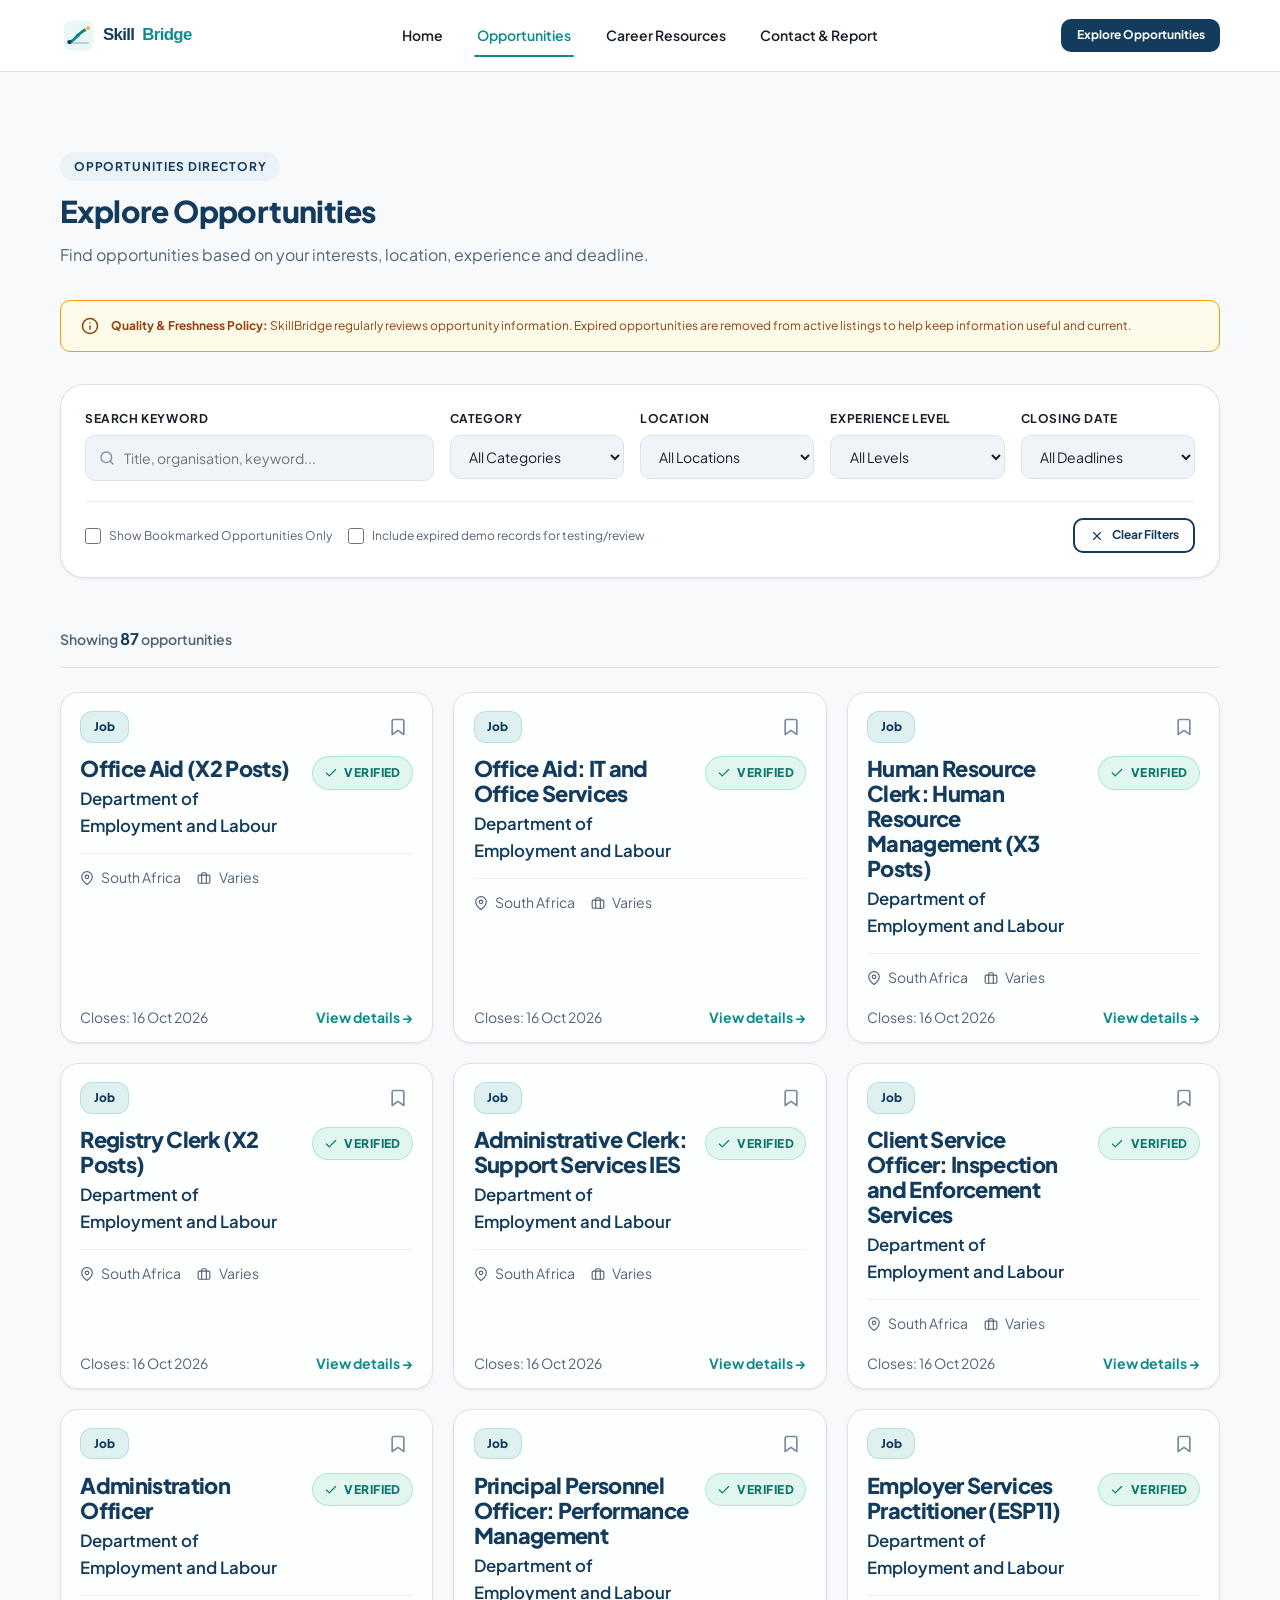
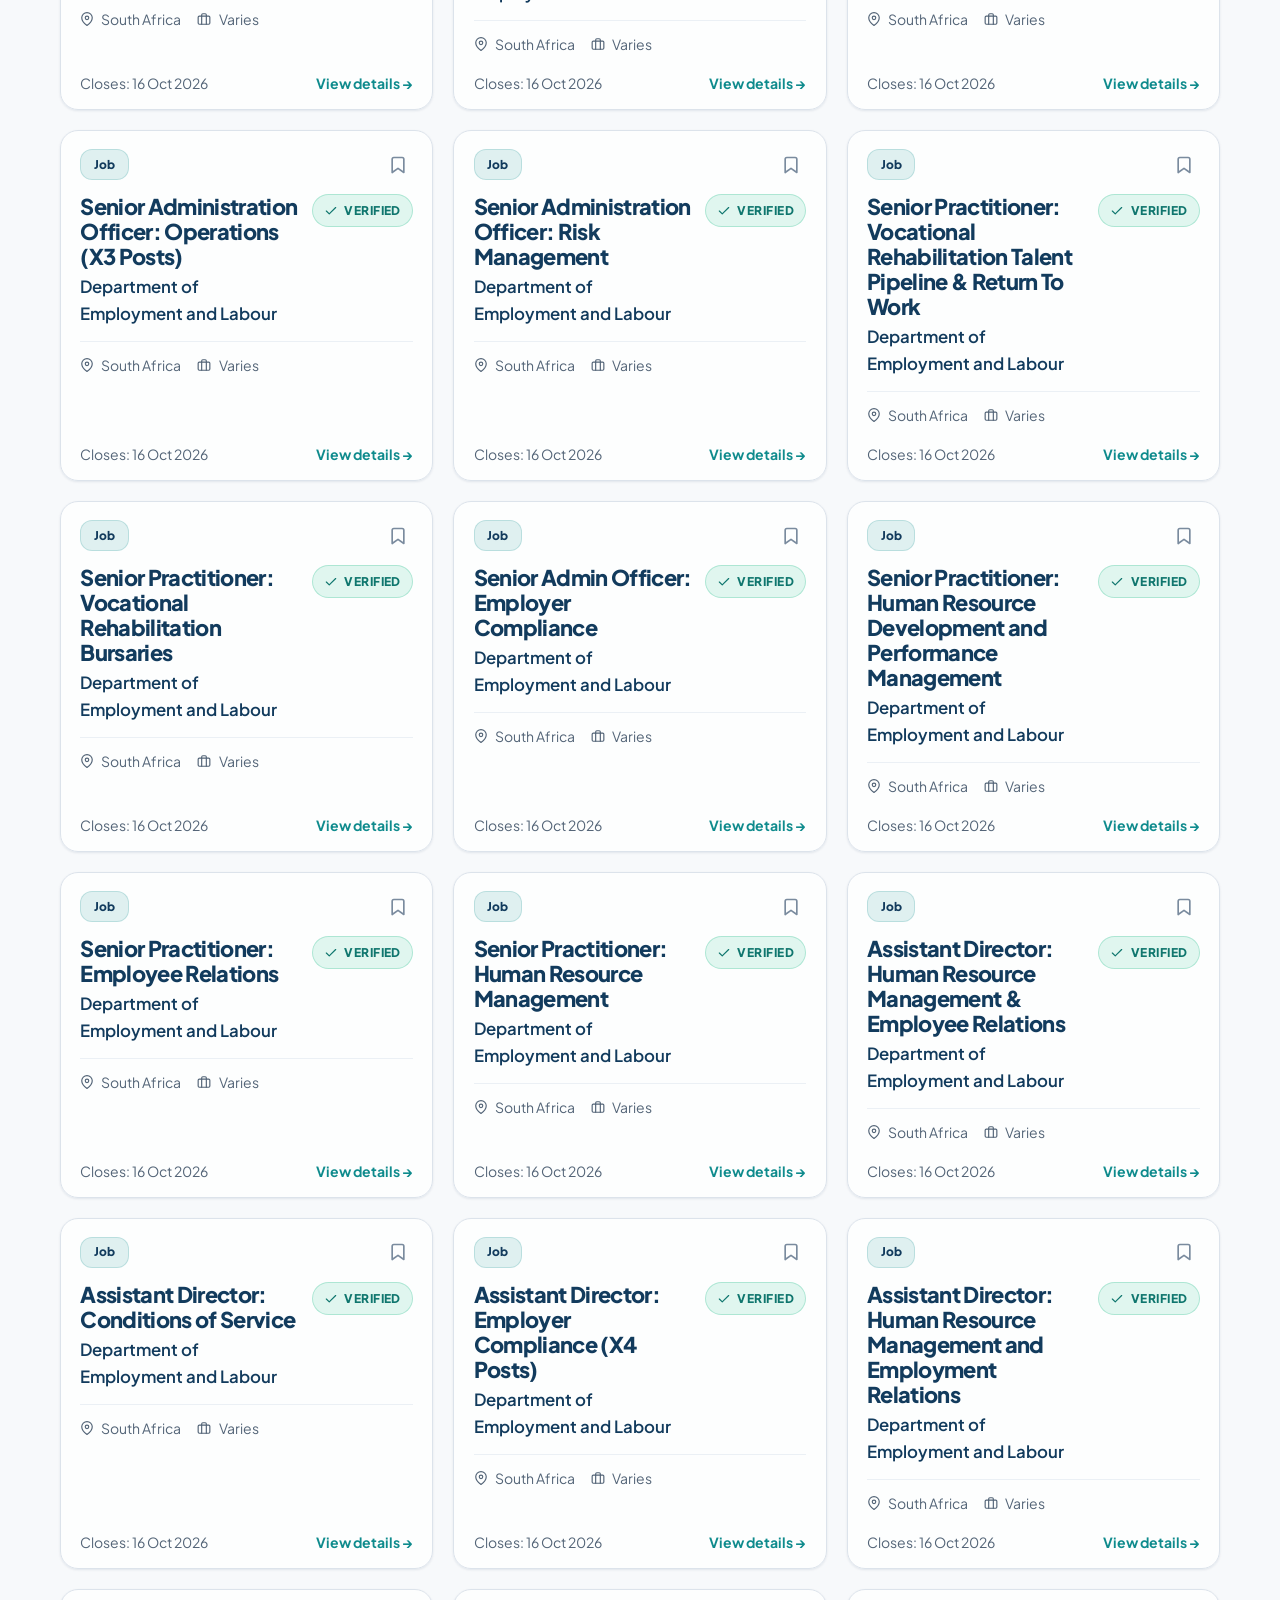
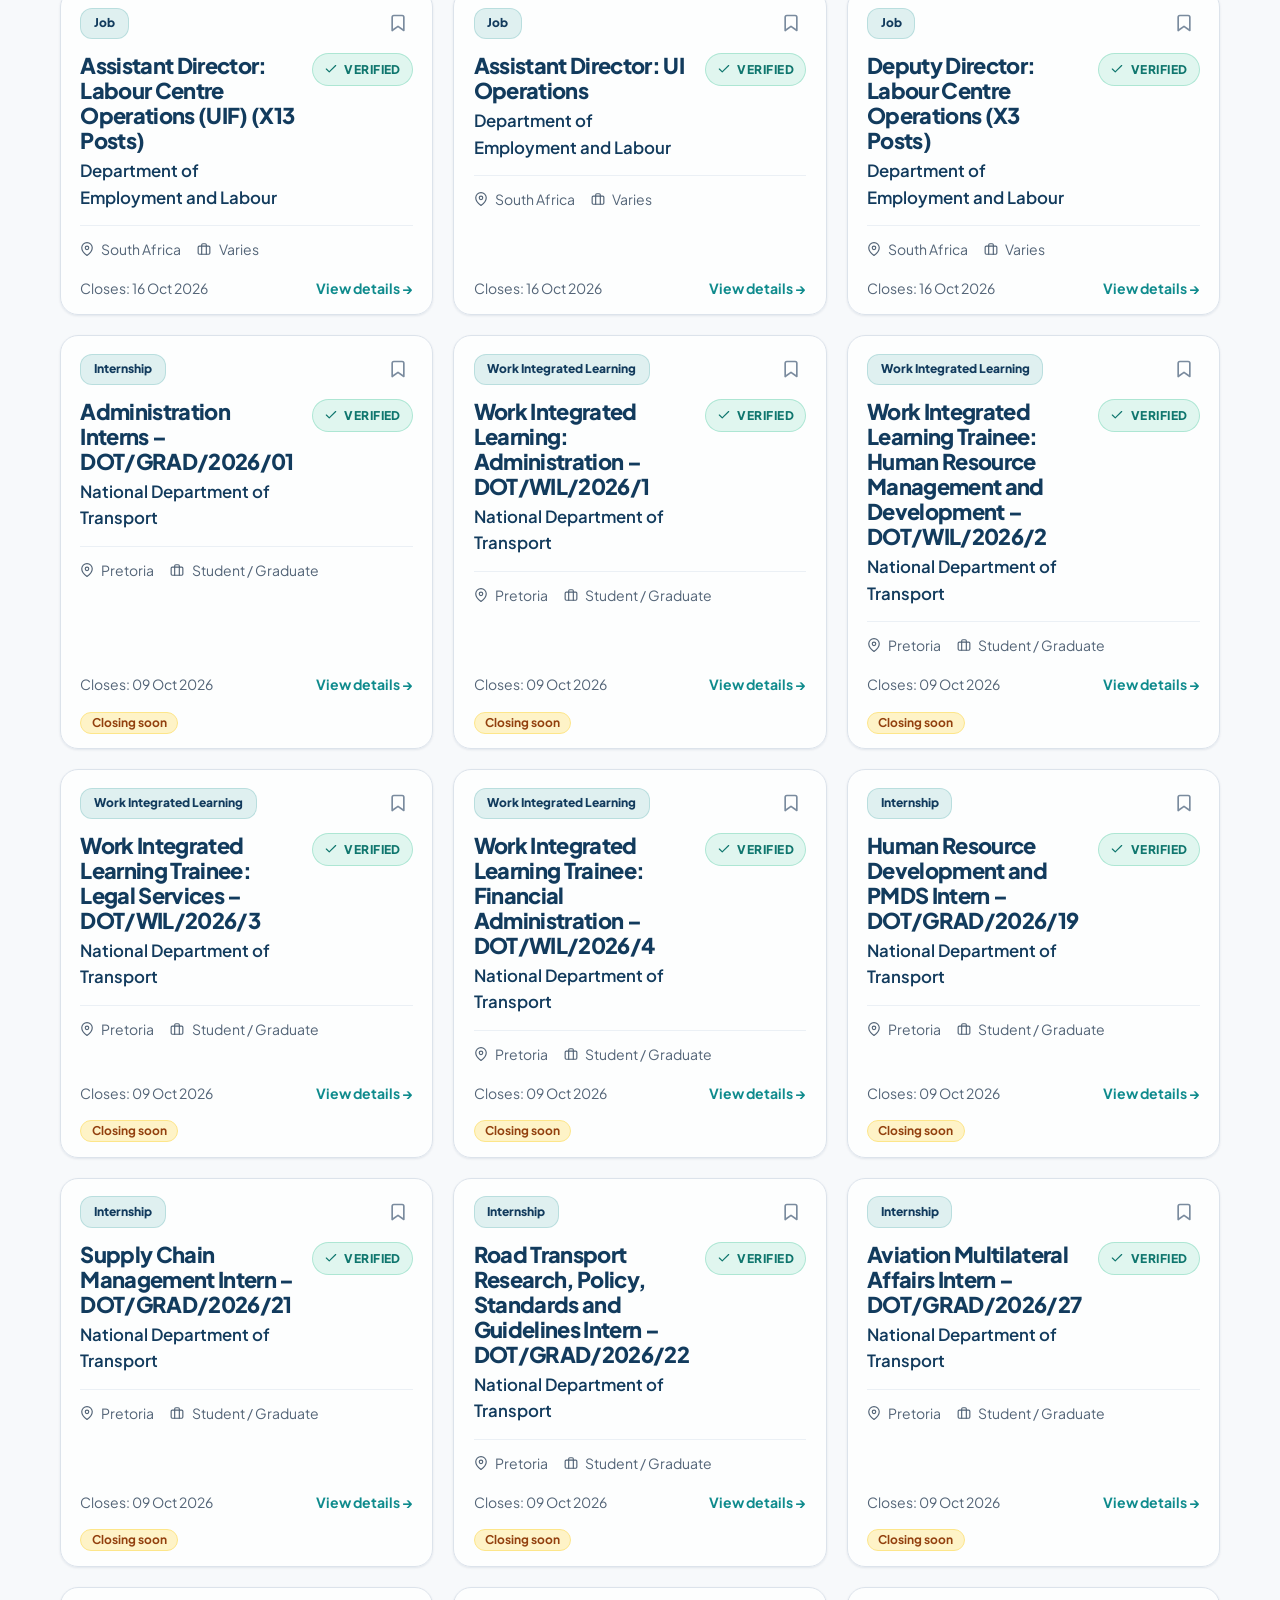
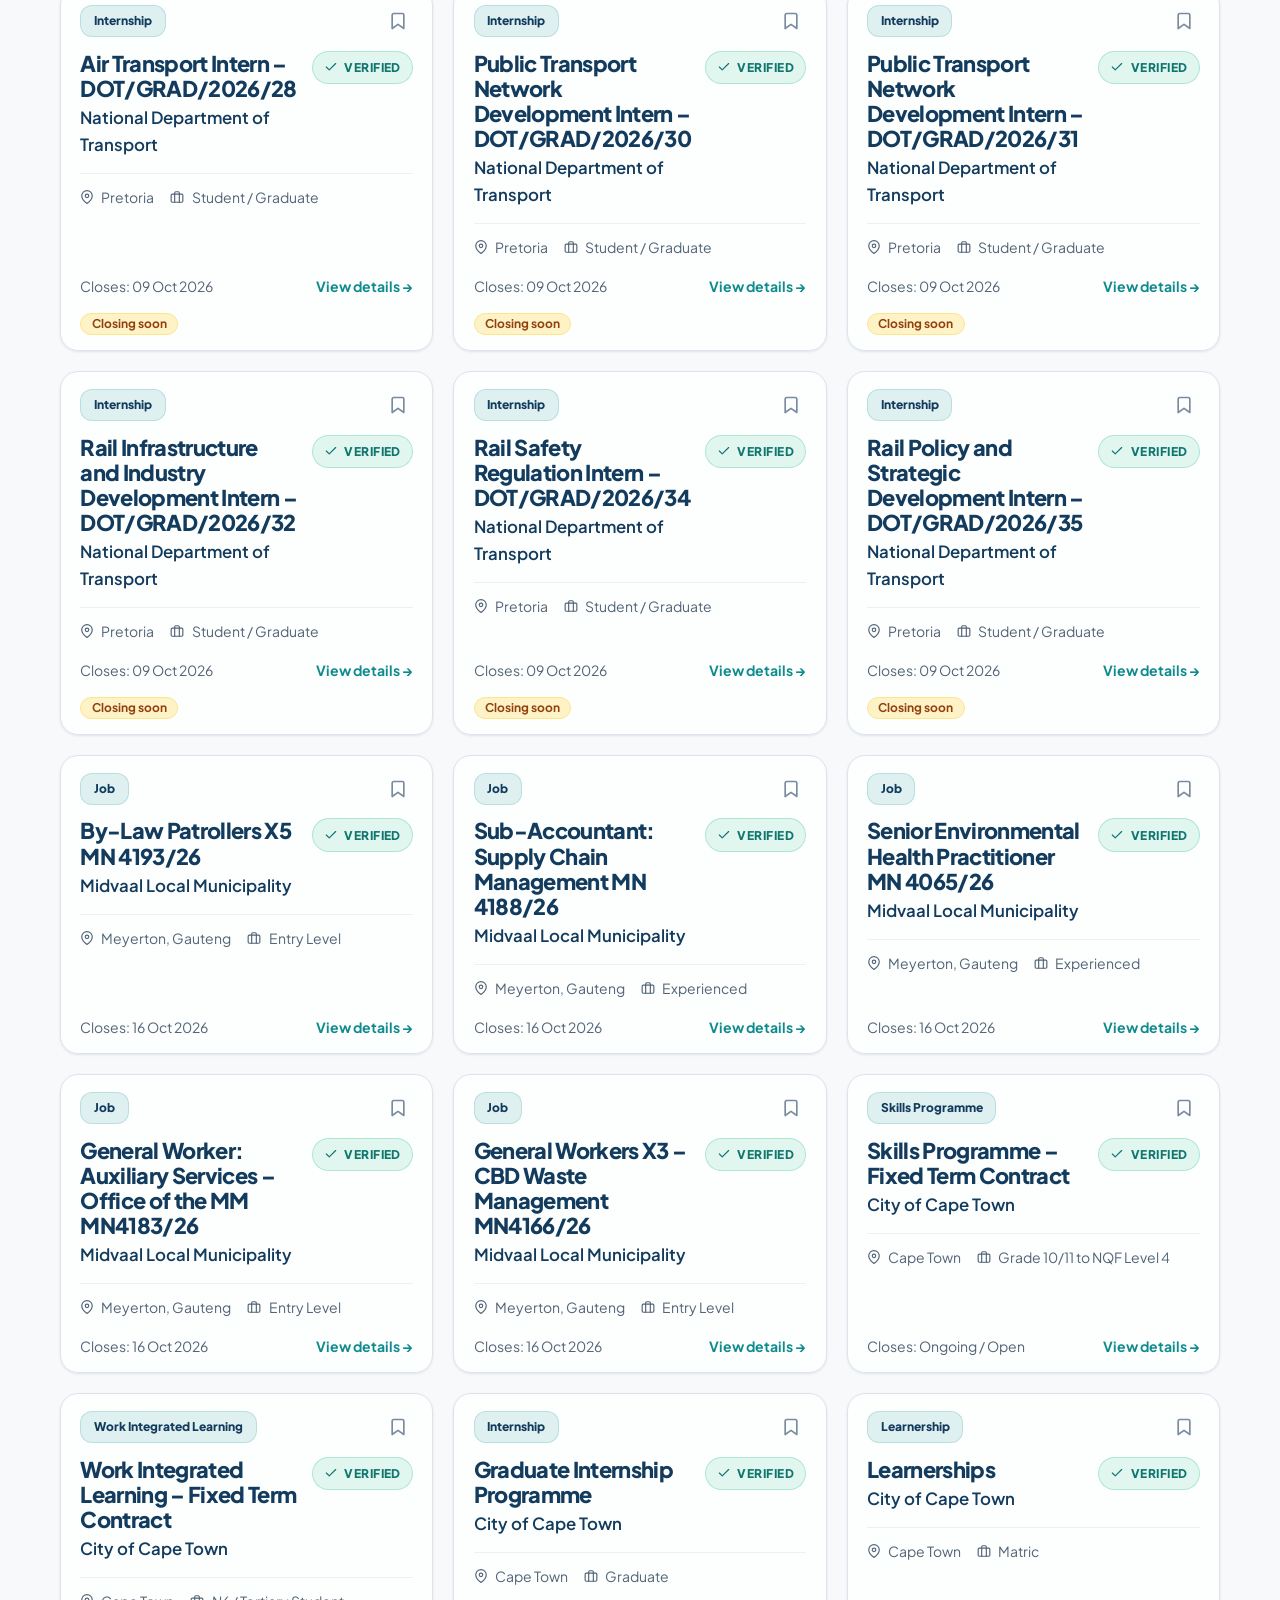
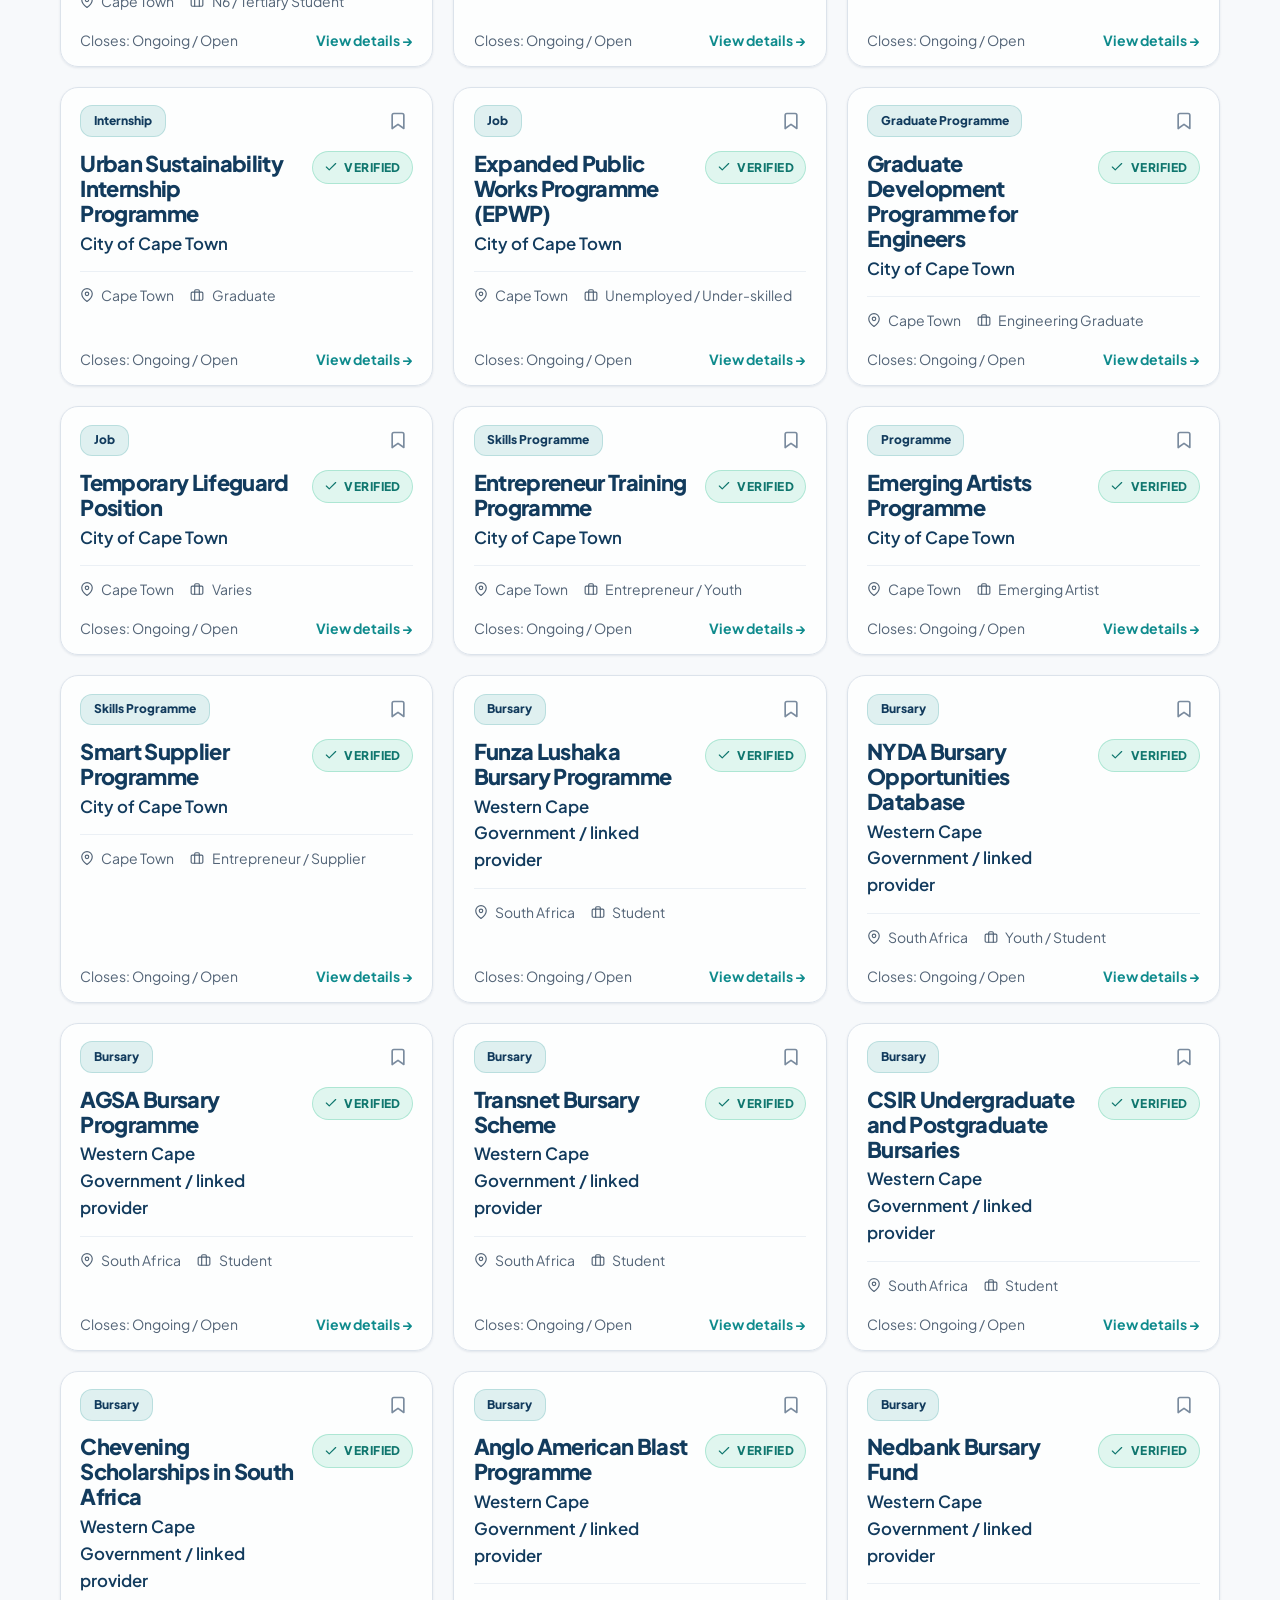
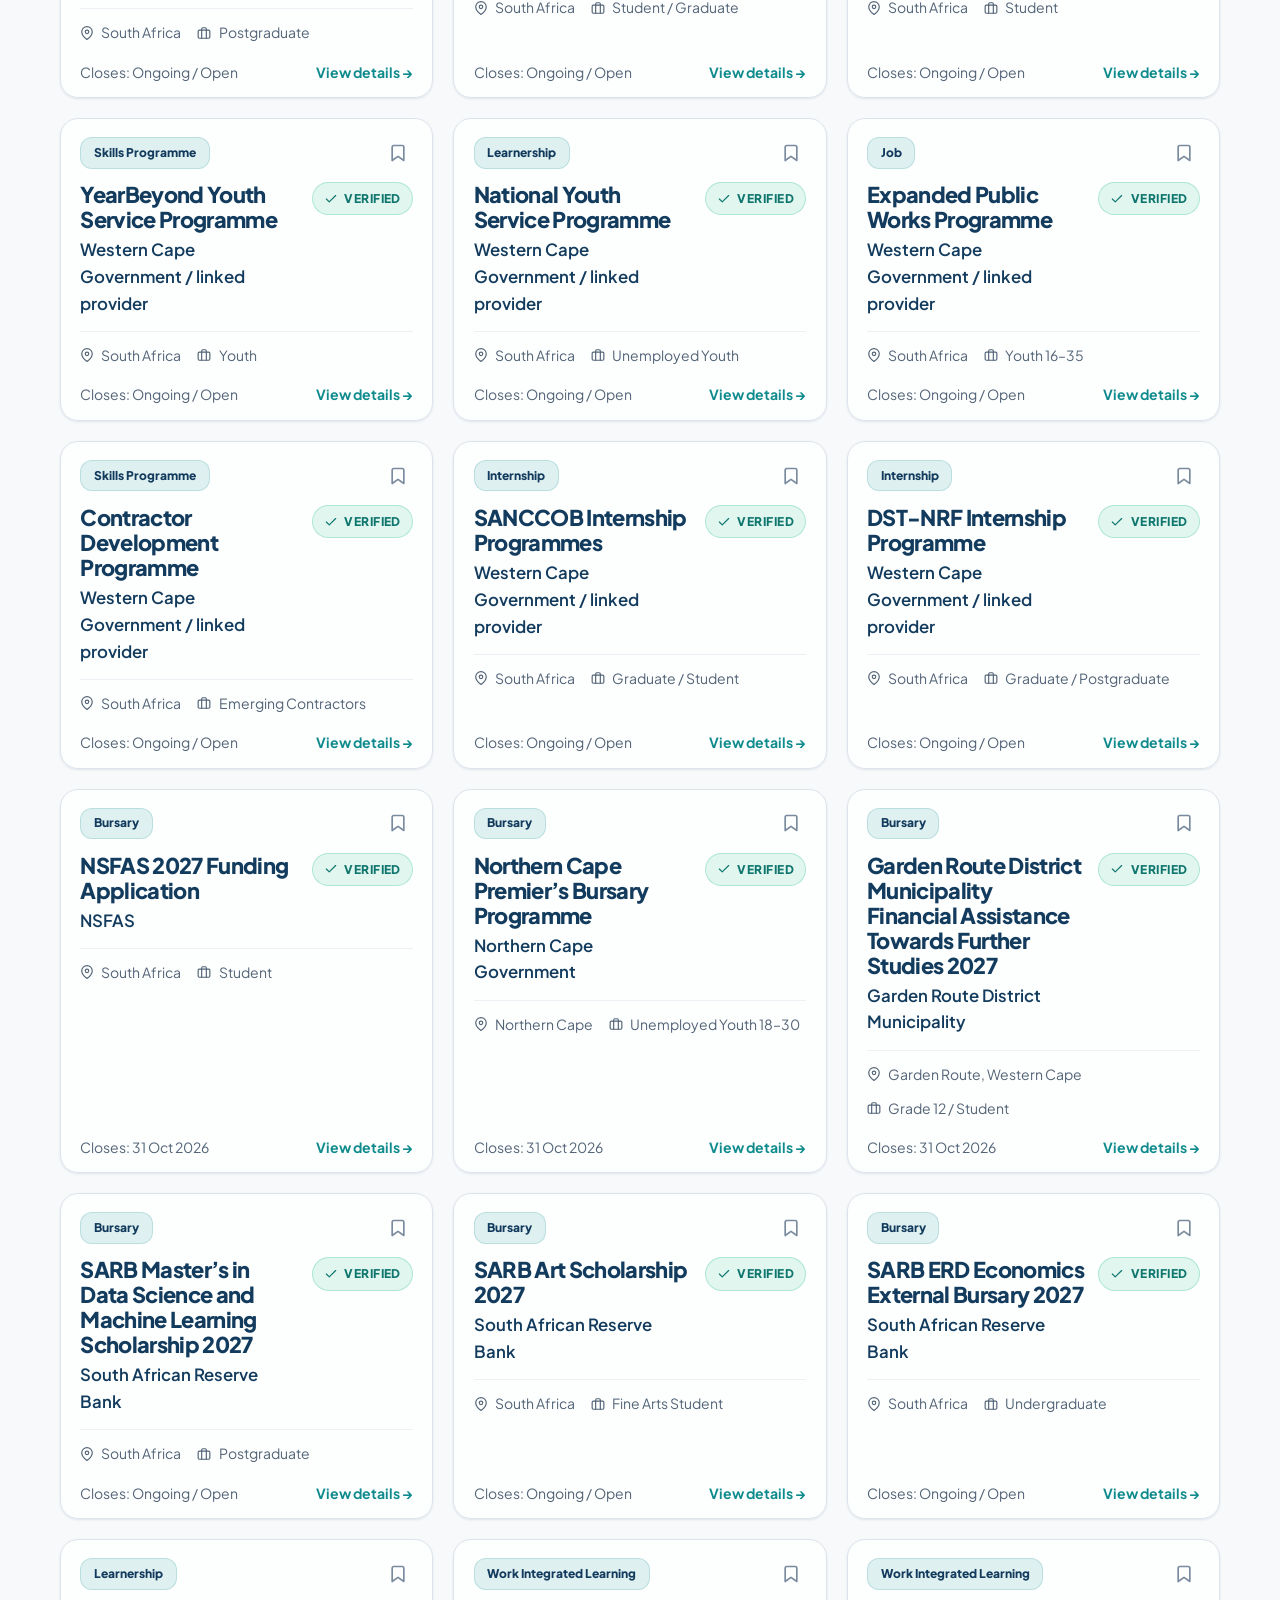
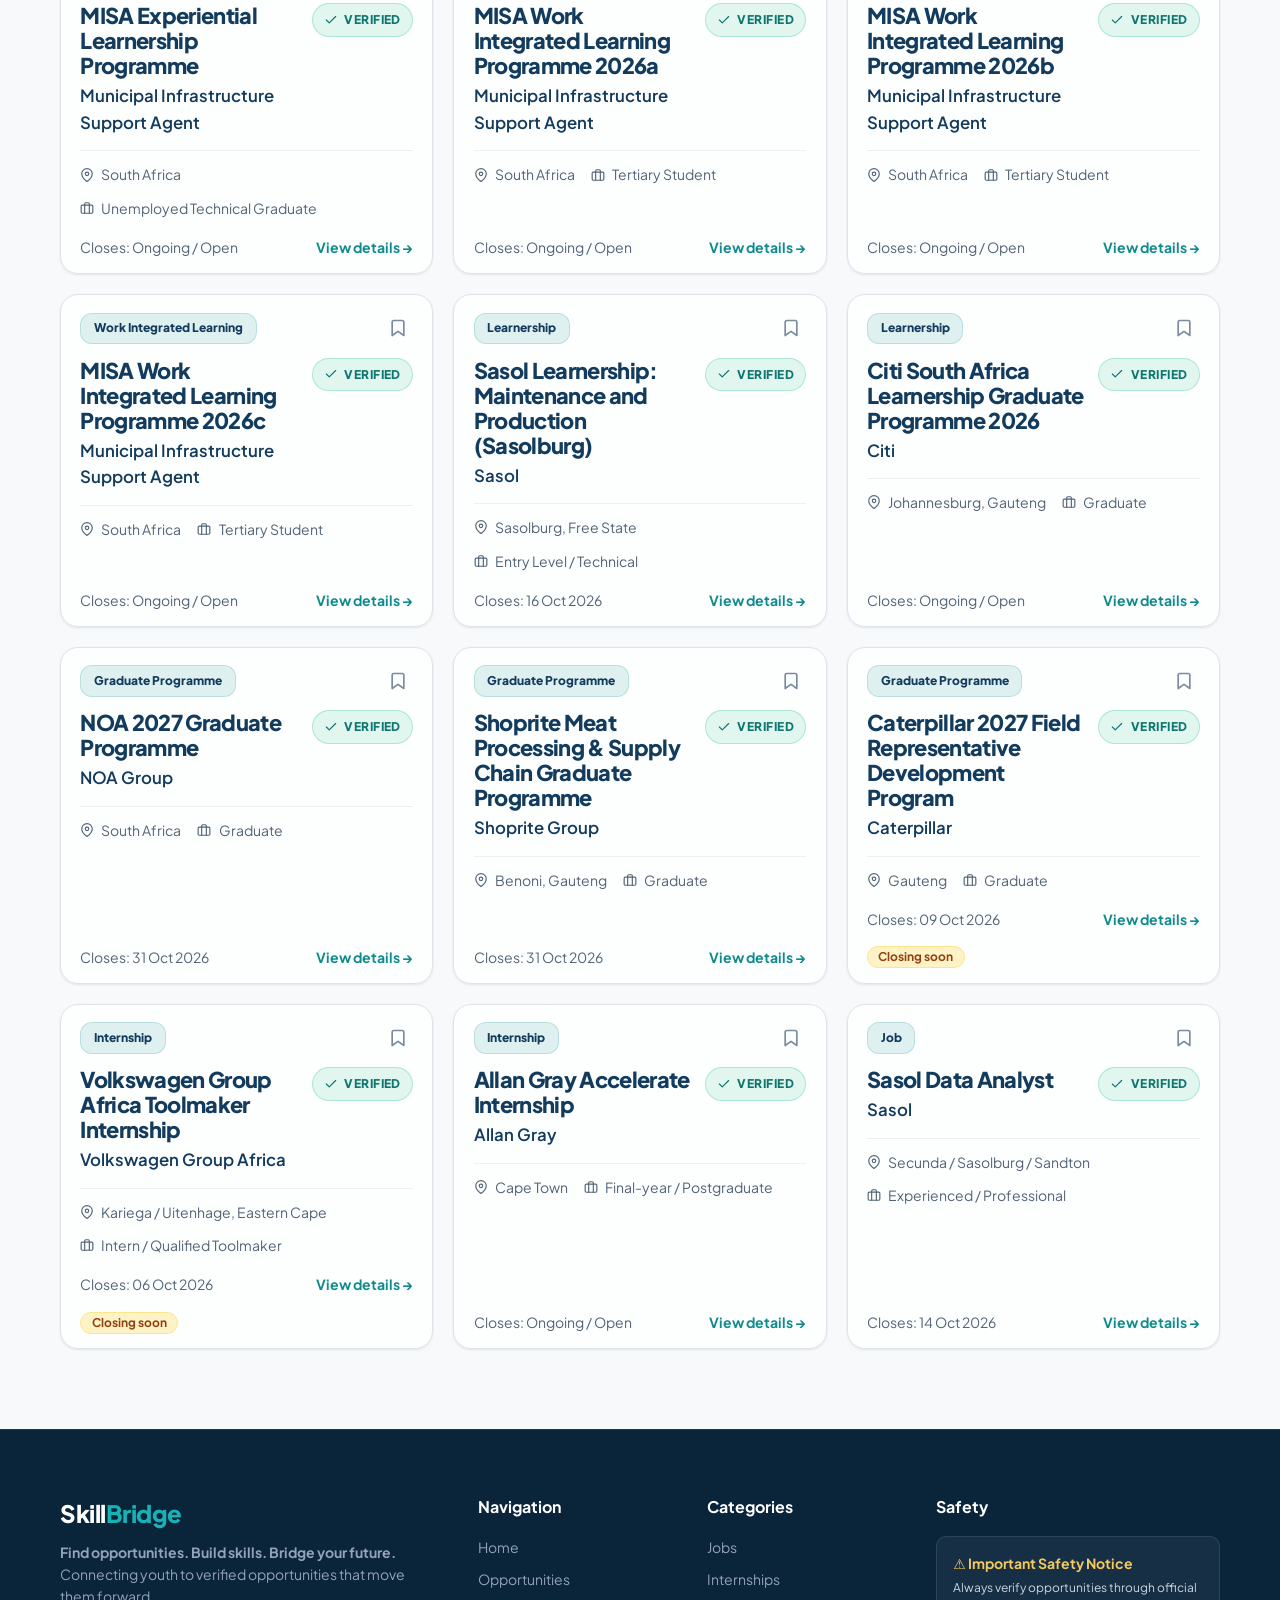
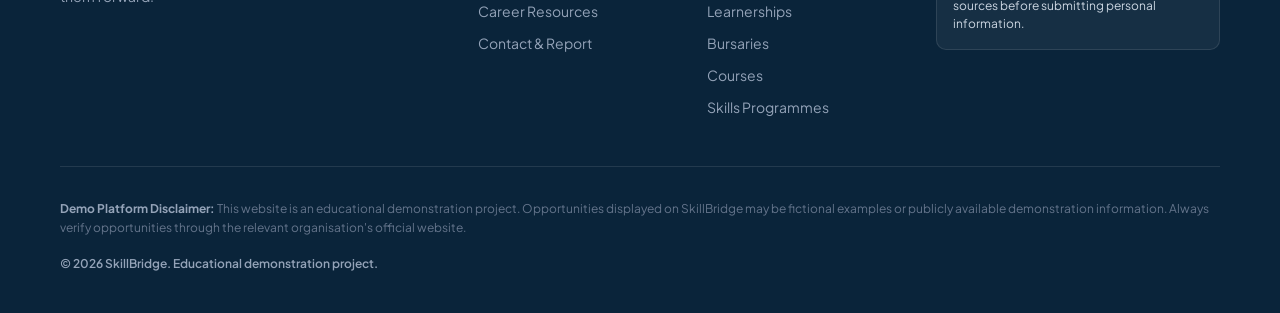
==== opportunities.html @ 5c8cd8ea "Initial SkillBridge project" ====
<!DOCTYPE html>
<html lang="en">
<head>
  <meta charset="UTF-8">
  <meta name="viewport" content="width=device-width, initial-scale=1.0">
  <title>Explore Opportunities | SkillBridge</title>
  <meta name="description" content="Search and filter verified youth opportunities in South Africa by category, location, experience level, and upcoming deadline.">
  <link rel="icon" type="image/svg+xml" href="images/favicon.svg">
  <!-- Fonts -->
  <link rel="preconnect" href="https://fonts.googleapis.com">
  <link rel="preconnect" href="https://fonts.gstatic.com" crossorigin>
  <link href="https://fonts.googleapis.com/css2?family=Plus+Jakarta+Sans:wght@400;500;600;700;800&display=swap" rel="stylesheet">
  <!-- Stylesheet -->
  <link rel="stylesheet" href="css/style.css">
</head>
<body>
  <!-- Accessible Skip Navigation Link -->
  <a href="#main-content" class="skip-link">Skip to main content</a>

  <!-- Header & Navigation -->
  <header class="site-header">
    <div class="container nav-container">
      <a href="index.html" class="brand-link" aria-label="SkillBridge Home">
        <img src="images/logo.svg" alt="SkillBridge Logo" class="brand-logo-img">
      </a>

      <!-- Desktop Navigation -->
      <nav class="nav-desktop" aria-label="Primary Desktop Navigation">
        <a href="index.html" class="nav-link">Home</a>
        <a href="opportunities.html" class="nav-link active" aria-current="page">Opportunities</a>
        <a href="resources.html" class="nav-link">Career Resources</a>
        <a href="contact.html" class="nav-link">Contact &amp; Report</a>
      </nav>

      <!-- Navigation Actions -->
      <div class="nav-actions">
        <a href="opportunities.html" class="btn btn-primary btn-sm" id="nav-desktop-cta">
          Explore Opportunities
        </a>

        <!-- Mobile Menu Button -->
        <button class="mobile-menu-btn" aria-label="Open navigation menu" aria-expanded="false" aria-controls="mobile-navigation-drawer">
          <svg width="24" height="24" viewBox="0 0 24 24" fill="none" stroke="currentColor" stroke-width="2" stroke-linecap="round" stroke-linejoin="round">
            <line x1="3" y1="12" x2="21" y2="12"></line>
            <line x1="3" y1="6" x2="21" y2="6"></line>
            <line x1="3" y1="18" x2="21" y2="18"></line>
          </svg>
        </button>
      </div>
    </div>

    <!-- Mobile Drawer Menu -->
    <div id="mobile-navigation-drawer" class="mobile-drawer" aria-label="Mobile Navigation">
      <nav class="mobile-nav-links">
        <a href="index.html" class="mobile-nav-link">Home</a>
        <a href="opportunities.html" class="mobile-nav-link active" aria-current="page">Opportunities</a>
        <a href="resources.html" class="mobile-nav-link">Career Resources</a>
        <a href="contact.html" class="mobile-nav-link">Contact &amp; Report</a>
      </nav>
      <div class="mobile-drawer-cta">
        <a href="opportunities.html" class="btn btn-secondary btn-block">Explore Opportunities</a>
        <a href="resources.html" class="btn btn-outline btn-block">Career Resources</a>
      </div>
    </div>
  </header>

  <!-- Main Content -->
  <main id="main-content" class="section">
    <div class="container">
      <!-- Page Header -->
      <div class="section-header text-left" style="margin-bottom: 2rem;">
        <span class="section-badge">Opportunities Directory</span>
        <h1 class="section-title">Explore Opportunities</h1>
        <p class="section-subtitle">
          Find opportunities based on your interests, location, experience and deadline.
        </p>
      </div>

      <!-- Expiry Policy Notice Banner -->
      <div class="alert alert-warning" style="margin-bottom: 2rem; font-size: var(--text-xs);" role="note">
        <svg width="18" height="18" viewBox="0 0 24 24" fill="none" stroke="currentColor" stroke-width="2" stroke-linecap="round" stroke-linejoin="round" style="flex-shrink:0;">
          <circle cx="12" cy="12" r="10"></circle>
          <line x1="12" y1="16" x2="12" y2="12"></line>
          <line x1="12" y1="8" x2="12.01" y2="8"></line>
        </svg>
        <div>
          <strong>Quality &amp; Freshness Policy:</strong> SkillBridge regularly reviews opportunity information. Expired opportunities are removed from active listings to help keep information useful and current.
        </div>
      </div>

      <!-- Search & Multi-Filter Control Panel -->
      <section class="filter-panel" aria-label="Opportunity filters and search">
        <div class="filter-grid">
          <!-- Keyword Search -->
          <div class="form-group">
            <label for="filter-search" class="form-label">Search Keyword</label>
            <div class="search-input-wrapper">
              <svg class="search-icon" width="16" height="16" viewBox="0 0 24 24" fill="none" stroke="currentColor" stroke-width="2" stroke-linecap="round" stroke-linejoin="round">
                <circle cx="11" cy="11" r="8"></circle>
                <line x1="21" y1="21" x2="16.65" y2="16.65"></line>
              </svg>
              <input type="text" id="filter-search" class="form-control" placeholder="Title, organisation, keyword..." style="padding-left: 2.4rem;">
            </div>
          </div>

          <!-- Category Filter -->
          <div class="form-group">
            <label for="filter-category" class="form-label">Category</label>
            <select id="filter-category" class="form-control">
              <option value="All">All Categories</option>
              <option value="Job">Jobs</option>
              <option value="Internship">Internships</option>
              <option value="Learnership">Learnerships</option>
              <option value="Bursary">Bursaries</option>
              <option value="Skills Programme">Skills Programmes</option>
              <option value="Work Integrated Learning">Work Integrated Learning</option>
              <option value="Graduate Programme">Graduate Programmes</option>
            </select>
          </div>

          <!-- Location Filter -->
          <div class="form-group">
            <label for="filter-location" class="form-label">Location</label>
            <select id="filter-location" class="form-control">
              <option value="All">All Locations</option>
              <option value="South Africa">National / South Africa</option>
              <option value="Pretoria">Pretoria</option>
              <option value="Cape Town">Cape Town</option>
              <option value="Gauteng">Gauteng (JHB, Meyerton, Benoni)</option>
              <option value="Free State">Free State (Sasolburg)</option>
              <option value="Western Cape">Western Cape (Garden Route)</option>
              <option value="Northern Cape">Northern Cape</option>
              <option value="Eastern Cape">Eastern Cape (Kariega / Uitenhage)</option>
            </select>
          </div>

          <!-- Experience Level Filter -->
          <div class="form-group">
            <label for="filter-experience" class="form-label">Experience Level</label>
            <select id="filter-experience" class="form-control">
              <option value="All">All Levels</option>
              <option value="Student / Graduate">Student / Graduate</option>
              <option value="Entry Level">Entry Level / Youth</option>
              <option value="Experienced">Experienced / Professional</option>
              <option value="Varies">Varies / Any</option>
            </select>
          </div>

          <!-- Closing Date Filter -->
          <div class="form-group">
            <label for="filter-closing" class="form-label">Closing Date</label>
            <select id="filter-closing" class="form-control">
              <option value="All">All Deadlines</option>
              <option value="Closing Soon">Closing Soon (Next 7 Days)</option>
              <option value="This Month">This Month (October 2026)</option>
              <option value="Future">Future Deadlines</option>
              <option value="Ongoing">Ongoing / Open Intake</option>
              <option value="Expired">Expired (Archive)</option>
            </select>
          </div>
        </div>

        <!-- Filter Sub-Controls: Saved, Expired & Clear -->
        <div style="display: flex; flex-wrap: wrap; align-items: center; justify-content: space-between; gap: 1rem; margin-top: 1.25rem; padding-top: 1rem; border-top: 1px solid var(--border-light);">
          <div style="display: flex; flex-wrap: wrap; gap: 1rem; align-items: center;">
            <label style="display: flex; align-items: center; gap: 0.5rem; font-size: var(--text-xs); color: var(--text-muted); cursor: pointer;">
              <input type="checkbox" id="toggle-bookmarked-only" style="accent-color: var(--secondary); width: 16px; height: 16px;">
              <span>Show Bookmarked Opportunities Only</span>
            </label>

            <label style="display: flex; align-items: center; gap: 0.5rem; font-size: var(--text-xs); color: var(--text-muted); cursor: pointer;">
              <input type="checkbox" id="toggle-expired" style="accent-color: var(--secondary); width: 16px; height: 16px;">
              <span>Include expired demo records for testing/review</span>
            </label>
          </div>

          <button id="clear-filters-btn" class="btn btn-outline btn-sm">
            <svg width="14" height="14" viewBox="0 0 24 24" fill="none" stroke="currentColor" stroke-width="2" stroke-linecap="round" stroke-linejoin="round">
              <line x1="18" y1="6" x2="6" y2="18"></line>
              <line x1="6" y1="6" x2="18" y2="18"></line>
            </svg>
            Clear Filters
          </button>
        </div>
      </section>

      <!-- Results Count & Summary Bar -->
      <div class="results-summary-bar">
        <div id="results-count" class="results-count" aria-live="polite">
          Loading opportunities...
        </div>
      </div>

      <!-- Opportunities Cards Grid (Rendered dynamically by JavaScript) -->
      <div id="opportunities-list-container" class="opportunities-grid" aria-live="polite">
        <!-- Javascript injects <article class="opportunity-card"> elements here -->
      </div>

      <!-- Empty State (Shown when zero matches occur) -->
      <div id="empty-state" class="empty-state" style="display: none;" role="region" aria-label="No opportunities found">
        <div class="empty-state-icon">
          <svg width="32" height="32" viewBox="0 0 24 24" fill="none" stroke="currentColor" stroke-width="2" stroke-linecap="round" stroke-linejoin="round">
            <circle cx="11" cy="11" r="8"></circle>
            <line x1="21" y1="21" x2="16.65" y2="16.65"></line>
            <line x1="8" y1="11" x2="14" y2="11"></line>
          </svg>
        </div>
        <h2 class="empty-state-title">No opportunities found</h2>
        <p class="empty-state-text">
          Try changing your search terms or removing some filters to discover more matching positions.
        </p>
        <button id="empty-clear-btn" class="btn btn-primary">
          Clear Filters
        </button>
      </div>
    </div>
  </main>

  <!-- Footer -->
  <footer class="site-footer">
    <div class="container">
      <div class="footer-grid">
        <div class="footer-brand">
          <h2>Skill<span>Bridge</span></h2>
          <p class="footer-tagline">
            <strong>Find opportunities. Build skills. Bridge your future.</strong><br>
            Connecting youth to verified opportunities that move them forward.
          </p>
        </div>

        <div>
          <h3 class="footer-col-title">Navigation</h3>
          <div class="footer-links">
            <a href="index.html" class="footer-link">Home</a>
            <a href="opportunities.html" class="footer-link">Opportunities</a>
            <a href="resources.html" class="footer-link">Career Resources</a>
            <a href="contact.html" class="footer-link">Contact &amp; Report</a>
          </div>
        </div>

        <div>
          <h3 class="footer-col-title">Categories</h3>
          <div class="footer-links">
            <a href="opportunities.html?category=Job" class="footer-link">Jobs</a>
            <a href="opportunities.html?category=Internship" class="footer-link">Internships</a>
            <a href="opportunities.html?category=Learnership" class="footer-link">Learnerships</a>
            <a href="opportunities.html?category=Bursary" class="footer-link">Bursaries</a>
            <a href="opportunities.html?category=Course" class="footer-link">Courses</a>
            <a href="opportunities.html?category=Skills%20Programme" class="footer-link">Skills Programmes</a>
          </div>
        </div>

        <div>
          <h3 class="footer-col-title">Safety</h3>
          <div class="footer-safety-box">
            <strong>⚠️ Important Safety Notice</strong>
            Always verify opportunities through official sources before submitting personal information.
          </div>
        </div>
      </div>

      <div class="footer-disclaimer-bar">
        <div>
          <strong class="footer-disclaimer-highlight">Demo Platform Disclaimer:</strong>
          This website is an educational demonstration project. Opportunities displayed on SkillBridge may be fictional examples or publicly available demonstration information. Always verify opportunities through the relevant organisation's official website.
        </div>
        <div class="footer-copyright">
          &copy; 2026 SkillBridge. Educational demonstration project.
        </div>
      </div>
    </div>
  </footer>

  <!-- Scripts -->
  <script src="js/script.js"></script>
</body>
</html>
---- css/style.css ----
/* ==========================================================================
   SkillBridge - Youth Opportunity & Skills Platform
   Design System & Master Stylesheet (Mobile-First)
   ========================================================================== */

/* --------------------------------------------------------------------------
   1. CSS Variables & Design Tokens
   -------------------------------------------------------------------------- */
:root {
  /* Brand Palette */
  --primary: #123B5D;          /* Deep Navy - Trust & Stability */
  --primary-dark: #0A243A;
  --primary-light: #1E507D;
  --primary-subtle: #EBF3F9;
  
  --secondary: #0F8B8D;        /* Teal - Growth & Technology */
  --secondary-dark: #0A6668;
  --secondary-light: #17B2B5;
  --secondary-subtle: #E6F7F7;
  
  --accent: #F4C95D;           /* Warm Gold / Yellow - Optimism & Energy */
  --accent-dark: #D4A73B;
  --accent-hover: #FCDA84;
  --accent-subtle: #FEF8E8;

  --success: #10B981;
  --success-subtle: #ECFDF5;
  --warning: #F59E0B;
  --warning-subtle: #FFFBEB;
  --danger: #EF4444;
  --danger-subtle: #FEF2F2;

  /* Neutrals (Light Theme) */
  --background: #F7F9FB;
  --surface: #FFFFFF;
  --surface-alt: #F0F4F8;
  --surface-hover: #E8EEF5;
  --border: #DCE3EB;
  --border-light: #EBF0F5;
  --border-focus: #0F8B8D;

  /* Typography Colors */
  --text: #17202A;
  --text-muted: #536477;
  --text-light: #7A8B9E;
  --text-inverse: #FFFFFF;

  /* Shadows */
  --shadow-sm: 0 1px 3px rgba(18, 59, 93, 0.06), 0 1px 2px rgba(18, 59, 93, 0.04);
  --shadow-md: 0 4px 12px rgba(18, 59, 93, 0.08), 0 2px 4px rgba(18, 59, 93, 0.04);
  --shadow-lg: 0 12px 28px rgba(18, 59, 93, 0.12), 0 4px 10px rgba(18, 59, 93, 0.06);
  --shadow-hover: 0 16px 36px rgba(18, 59, 93, 0.14), 0 6px 14px rgba(15, 139, 141, 0.1);

  /* Typography Scale */
  --font-sans: 'Plus Jakarta Sans', system-ui, -apple-system, BlinkMacSystemFont, 'Segoe UI', Roboto, Helvetica, Arial, sans-serif;
  --font-mono: 'JetBrains Mono', Consolas, Monaco, monospace;
  
  --text-xs: 0.75rem;    /* 12px */
  --text-sm: 0.875rem;   /* 14px */
  --text-base: 1rem;     /* 16px */
  --text-lg: 1.125rem;   /* 18px */
  --text-xl: 1.25rem;    /* 20px */
  --text-2xl: 1.5rem;    /* 24px */
  --text-3xl: 1.875rem;  /* 30px */
  --text-4xl: 2.25rem;   /* 36px */
  --text-5xl: 3rem;      /* 48px */

  /* Radii */
  --radius-sm: 6px;
  --radius-md: 10px;
  --radius-lg: 16px;
  --radius-xl: 24px;
  --radius-full: 9999px;

  /* Transitions */
  --transition-fast: 150ms cubic-bezier(0.4, 0, 0.2, 1);
  --transition-normal: 250ms cubic-bezier(0.4, 0, 0.2, 1);
  --transition-slow: 350ms cubic-bezier(0.4, 0, 0.2, 1);

  /* Layout */
  --container-max: 1200px;
  --container-padding: 1.25rem;
  --header-height: 72px;
}

/* Dark Mode Tokens */
[data-theme="dark"] {
  --primary: #4B90CD;
  --primary-dark: #316EAA;
  --primary-light: #70AEE8;
  --primary-subtle: #14283D;
  
  --secondary: #2DD4BF;
  --secondary-dark: #14B8A6;
  --secondary-light: #5EEAD4;
  --secondary-subtle: #113437;
  
  --accent: #F4C95D;
  --accent-dark: #E0B442;
  --accent-hover: #FDE68A;
  --accent-subtle: #3A3215;

  --background: #0D1520;
  --surface: #142030;
  --surface-alt: #1C2D44;
  --surface-hover: #233752;
  --border: #2B3F5B;
  --border-light: #203147;
  --border-focus: #2DD4BF;

  --text: #F1F5F9;
  --text-muted: #94A3B8;
  --text-light: #64748B;
  --text-inverse: #0D1520;

  --shadow-sm: 0 1px 3px rgba(0, 0, 0, 0.4);
  --shadow-md: 0 4px 14px rgba(0, 0, 0, 0.5);
  --shadow-lg: 0 12px 28px rgba(0, 0, 0, 0.6);
  --shadow-hover: 0 16px 36px rgba(0, 0, 0, 0.7);
}

/* --------------------------------------------------------------------------
   2. Reset & Base Elements
   -------------------------------------------------------------------------- */
*, *::before, *::after {
  box-sizing: border-box;
  margin: 0;
  padding: 0;
}

html {
  font-family: var(--font-sans);
  font-size: 16px;
  line-height: 1.6;
  color: var(--text);
  background-color: var(--background);
  scroll-behavior: smooth;
  -webkit-text-size-adjust: 100%;
}

body {
  min-height: 100vh;
  display: flex;
  flex-direction: column;
  overflow-x: hidden;
  background-color: var(--background);
  color: var(--text);
  transition: background-color var(--transition-normal), color var(--transition-normal);
}

img, svg {
  display: block;
  max-width: 100%;
  height: auto;
}

a {
  color: var(--secondary);
  text-decoration: none;
  transition: color var(--transition-fast), border-color var(--transition-fast);
}

a:hover {
  color: var(--secondary-dark);
}

button, input, select, textarea {
  font: inherit;
  color: inherit;
}

button {
  cursor: pointer;
  background: none;
  border: none;
}

ul, ol {
  list-style: none;
}

/* --------------------------------------------------------------------------
   3. Accessibility & Focus States
   -------------------------------------------------------------------------- */
.skip-link {
  position: absolute;
  top: -100px;
  left: 1rem;
  background: var(--primary);
  color: #FFFFFF;
  padding: 0.75rem 1.25rem;
  border-radius: var(--radius-md);
  font-weight: 700;
  z-index: 10000;
  text-decoration: none;
  box-shadow: var(--shadow-lg);
  transition: top var(--transition-fast);
}

.skip-link:focus {
  top: 1rem;
  outline: 3px solid var(--accent);
  outline-offset: 2px;
}

:focus-visible {
  outline: 3px solid var(--border-focus);
  outline-offset: 2px;
}

.sr-only {
  position: absolute;
  width: 1px;
  height: 1px;
  padding: 0;
  margin: -1px;
  overflow: hidden;
  clip: rect(0, 0, 0, 0);
  white-space: nowrap;
  border: 0;
}

/* --------------------------------------------------------------------------
   4. Layout Helpers & Containers
   -------------------------------------------------------------------------- */
.container {
  width: 100%;
  max-width: var(--container-max);
  margin-left: auto;
  margin-right: auto;
  padding-left: var(--container-padding);
  padding-right: var(--container-padding);
}

.section {
  padding-top: 3.5rem;
  padding-bottom: 3.5rem;
}

@media (min-width: 768px) {
  .section {
    padding-top: 5rem;
    padding-bottom: 5rem;
  }
}

.section-header {
  text-align: center;
  max-width: 680px;
  margin: 0 auto 2.5rem;
}

.section-header.text-left {
  text-align: left;
  margin-left: 0;
}

.section-badge {
  display: inline-flex;
  align-items: center;
  gap: 0.4rem;
  padding: 0.3rem 0.85rem;
  background-color: var(--primary-subtle);
  color: var(--primary);
  border-radius: var(--radius-full);
  font-size: var(--text-xs);
  font-weight: 700;
  text-transform: uppercase;
  letter-spacing: 0.08em;
  margin-bottom: 0.75rem;
}

[data-theme="dark"] .section-badge {
  background-color: var(--primary-subtle);
  color: var(--secondary);
}

.section-title {
  font-size: var(--text-2xl);
  font-weight: 800;
  color: var(--primary);
  line-height: 1.25;
  margin-bottom: 0.75rem;
  letter-spacing: -0.02em;
}

[data-theme="dark"] .section-title {
  color: var(--text);
}

@media (min-width: 768px) {
  .section-title {
    font-size: var(--text-3xl);
  }
}

.section-subtitle {
  font-size: var(--text-base);
  color: var(--text-muted);
  line-height: 1.6;
}

.homepage-shell {
  background: var(--background);
}

.hero-showcase {
  width: 100vw;
  max-width: 100vw;
  margin-left: calc(50% - 50vw);
  margin-right: calc(50% - 50vw);
  padding-top: 3.5rem;
  padding-bottom: 2.5rem;
  background: linear-gradient(135deg, rgba(18, 59, 93, 0.06), rgba(15, 139, 141, 0.08));
  border: 1px solid rgba(255, 255, 255, 0.4);
  border-radius: 28px 28px 0 0;
  backdrop-filter: blur(10px);
  -webkit-backdrop-filter: blur(10px);
  box-shadow: inset 0 1px 0 rgba(255, 255, 255, 0.5);
}

.hero-showcase-inner {
  width: min(100%, var(--container-max));
  margin: 0 auto;
  display: grid;
  grid-template-columns: 1fr;
  gap: 2.5rem;
  align-items: center;
}

@media (min-width: 1024px) {
  .hero-showcase-inner {
    grid-template-columns: 1.15fr 0.85fr;
    gap: 2rem;
  }
}

.hero-copy {
  max-width: 760px;
}

.hero-badge-custom {
  margin-bottom: 1.25rem;
  background: rgba(255, 255, 255, 0.55);
  border: 1px solid var(--border);
  color: var(--primary);
}

.hero-title {
  font-size: clamp(3.2rem, 6vw, 6rem);
  line-height: 0.94;
  letter-spacing: -0.06em;
  color: var(--primary);
  margin: 0 0 1.25rem;
  max-width: 680px;
}

.hero-title .highlight {
  color: var(--secondary);
}

.hero-tagline {
  max-width: 700px;
  font-size: clamp(1.4rem, 2vw, 2rem);
  line-height: 1.35;
  letter-spacing: -0.02em;
  color: var(--text-muted);
  margin: 0 0 2rem;
}

.hero-actions {
  display: flex;
  flex-wrap: wrap;
  gap: 1rem;
  margin-bottom: 2rem;
}

.hero-primary-btn,
.hero-secondary-btn,
.hero-search-submit {
  border-radius: 18px;
  padding-top: 1rem;
  padding-bottom: 1rem;
  font-size: 1.08rem;
}

.hero-primary-btn {
  min-width: 270px;
}

.hero-secondary-btn {
  min-width: 244px;
  border-width: 1.5px;
}

.hero-search-box {
  width: min(100%, 760px);
  background: rgba(255, 255, 255, 0.42);
  border: 1px solid rgba(255, 255, 255, 0.5);
  border-radius: 22px;
  box-shadow: 0 16px 34px rgba(22, 51, 78, 0.08);
  padding: 0.9rem;
  backdrop-filter: blur(12px);
  -webkit-backdrop-filter: blur(12px);
}

.hero-search-form {
  display: grid;
  grid-template-columns: 1.6fr 0.9fr auto;
  gap: 0.8rem;
  align-items: center;
}

.search-input-wrapper {
  position: relative;
  display: block;
}

.search-icon {
  position: absolute;
  left: 1rem;
  top: 50%;
  transform: translateY(-50%);
  color: var(--text-light);
}

.hero-search-input,
.hero-search-select {
  width: 100%;
  border: 1px solid transparent;
  border-radius: 12px;
  background: rgba(240, 245, 248, 0.9);
  color: var(--primary);
  font-size: 1rem;
  font-family: inherit;
  padding: 0.95rem 1rem 0.95rem 2.8rem;
  appearance: none;
}

.hero-search-select {
  background: rgba(240, 245, 248, 0.9);
  padding-left: 1rem;
}

.hero-search-input:focus,
.hero-search-select:focus {
  outline: none;
  border-color: var(--secondary);
  box-shadow: 0 0 0 3px rgba(45, 212, 191, 0.15);
}

.hero-search-submit {
  min-width: 130px;
  padding-left: 1.2rem;
  padding-right: 1.2rem;
}

.hero-visual-panel {
  display: flex;
  align-items: center;
  justify-content: center;
  min-height: 420px;
}

.hero-visual-svg {
  width: min(100%, 620px);
  height: auto;
  display: block;
  filter: drop-shadow(0 18px 28px rgba(22, 51, 78, 0.08));
}

.browse-section {
  padding-top: 2.5rem;
  padding-bottom: 1.5rem;
}

.browse-header {
  margin-bottom: 1.75rem;
}

.browse-header h1 {
  font-size: clamp(2.2rem, 4vw, 3.3rem);
  line-height: 1.08;
  letter-spacing: -0.04em;
  color: var(--primary);
  max-width: 700px;
  margin: 0;
}

.browse-badge {
  margin-bottom: 0.8rem;
}

.browse-grid {
  display: grid;
  grid-template-columns: repeat(1, minmax(0, 1fr));
  gap: 1rem;
}

@media (min-width: 620px) {
  .browse-grid {
    grid-template-columns: repeat(2, minmax(0, 1fr));
  }
}

@media (min-width: 980px) {
  .browse-grid {
    grid-template-columns: repeat(3, minmax(0, 1fr));
  }
}

.mini-category-card {
  display: flex;
  align-items: center;
  gap: 0.8rem;
  min-height: 64px;
  padding: 1rem 1rem 1rem 0.9rem;
  border-radius: 18px;
  background: rgba(255, 255, 255, 0.5);
  border: 1px solid var(--border);
  box-shadow: var(--shadow-sm);
  color: var(--primary);
  transition: transform var(--transition-fast), box-shadow var(--transition-fast), border-color var(--transition-fast);
}

.mini-category-card:hover {
  transform: translateY(-2px);
  border-color: var(--secondary);
  box-shadow: var(--shadow-md);
}

.mini-card-icon {
  width: 2.15rem;
  height: 2.15rem;
  display: inline-flex;
  align-items: center;
  justify-content: center;
  border-radius: 12px;
  background: var(--secondary-subtle);
  color: var(--primary);
  flex-shrink: 0;
}

.mini-card-text {
  flex: 1;
  font-size: 1.02rem;
  font-weight: 700;
  color: var(--primary);
}

.mini-card-arrow {
  font-size: 1.35rem;
  color: var(--primary);
  line-height: 1;
}

.section-surface {
  background: rgba(240, 244, 248, 0.7);
}

.feature-header {
  margin-bottom: 2rem;
}

.featured-grid {
  display: grid;
  grid-template-columns: repeat(1, minmax(0, 1fr));
  gap: 1rem;
}

@media (min-width: 700px) {
  .featured-grid {
    grid-template-columns: repeat(3, minmax(0, 1fr));
  }
}

.featured-card {
  background: rgba(255, 255, 255, 0.8);
  border: 1px solid var(--border);
  border-radius: 18px;
  padding: 1rem 1.1rem 0.9rem;
  min-height: 270px;
  display: flex;
  flex-direction: column;
  justify-content: space-between;
  box-shadow: var(--shadow-sm);
}

.featured-card-top {
  display: flex;
  align-items: center;
  justify-content: space-between;
  gap: 0.75rem;
  margin-bottom: 0.75rem;
}

.featured-type {
  display: inline-flex;
  align-items: center;
  justify-content: center;
  background: rgba(15, 139, 141, 0.14);
  color: var(--primary);
  border: 1px solid rgba(15, 139, 141, 0.2);
  border-radius: 999px;
  padding: 0.58rem 0.9rem;
  font-size: 0.7rem;
  font-weight: 800;
  letter-spacing: 0.04em;
  text-transform: uppercase;
}

.featured-verified {
  display: inline-flex;
  align-items: center;
  gap: 0.4rem;
  background: rgba(16, 185, 129, 0.08);
  color: #0f766e;
  border: 1px solid rgba(16, 185, 129, 0.25);
  border-radius: 999px;
  padding: 0.42rem 0.7rem;
  font-size: 0.68rem;
  font-weight: 800;
  letter-spacing: 0.04em;
  text-transform: uppercase;
}

.featured-card-body {
  display: flex;
  flex-direction: column;
  gap: 0.35rem;
}

.featured-card h3 {
  font-size: clamp(1.4rem, 2vw, 2.05rem);
  line-height: 1.08;
  letter-spacing: -0.04em;
  color: var(--primary);
  margin: 0;
}

.featured-card h3 a {
  color: inherit;
  text-decoration: none;
}

.featured-org {
  font-size: 1.05rem;
  color: var(--primary);
  font-weight: 600;
  margin-top: 0.2rem;
}

.featured-meta-block {
  border-top: 1px solid var(--border-light);
  padding-top: 0.75rem;
}

.featured-meta-row {
  display: flex;
  align-items: center;
  flex-wrap: wrap;
  gap: 0.45rem;
  font-size: 0.9rem;
  color: var(--text-muted);
}

.featured-meta-row svg {
  flex-shrink: 0;
}

.meta-divider {
  color: var(--text-light);
  font-size: 0.85rem;
}

.featured-card-footer {
  display: flex;
  align-items: center;
  justify-content: space-between;
  gap: 0.75rem;
  margin-top: 0.9rem;
}

.featured-closing {
  font-size: 0.92rem;
  color: var(--text-muted);
}

.featured-link {
  color: var(--secondary);
  font-weight: 700;
  text-decoration: none;
  font-size: 0.92rem;
}

.featured-card .meta {
  font-size: 0.75rem;
  color: var(--text-muted);
  line-height: 1.5;
}

.featured-card .meta strong {
  font-weight: 700;
  color: var(--text);
}

.placeholder-card,
.placeholder-row {
  display: flex;
  align-items: center;
  justify-content: center;
  color: var(--text-muted);
  background: rgba(255, 255, 255, 0.6);
  border: 1px dashed var(--border);
  border-radius: 18px;
  min-height: 120px;
}

.centered-action {
  text-align: center;
  margin-top: 2rem;
}

.deadline-section {
  background: var(--background);
}

.deadlines-layout {
  display: grid;
  gap: 1.5rem;
  align-items: center;
}

@media (min-width: 900px) {
  .deadlines-layout {
    grid-template-columns: 0.9fr 1.1fr;
  }
}

.deadline-copy {
  margin-bottom: 0.5rem;
}

.deadline-copy h2 {
  font-size: clamp(2rem, 3vw, 3rem);
  line-height: 1.04;
  letter-spacing: -0.04em;
  color: var(--primary);
  margin: 0 0 0.7rem;
}

.deadline-copy p {
  color: var(--text-muted);
  font-size: 1rem;
  margin-bottom: 1rem;
}

.deadline-link {
  color: var(--secondary);
  font-weight: 700;
}

.deadline-list {
  background: rgba(255, 255, 255, 0.7);
  border: 1px solid var(--border);
  border-radius: 18px;
  overflow: hidden;
}

.deadline-item {
  display: grid;
  grid-template-columns: 82px 1fr 26px;
  gap: 0.8rem;
  align-items: center;
  padding: 0.95rem 1rem;
  border-bottom: 1px solid var(--border-light);
}

.deadline-item:last-child {
  border-bottom: none;
}

.deadline-item .date-pill {
  display: inline-flex;
  align-items: center;
  justify-content: center;
  border-radius: 999px;
  padding: 0.35rem 0.5rem;
  background: var(--primary-subtle);
  color: var(--primary);
  font-size: 0.7rem;
  font-weight: 800;
  text-transform: uppercase;
}

.deadline-item .deadline-title {
  font-size: 0.98rem;
  color: var(--primary);
  font-weight: 700;
}

.deadline-item .deadline-sub {
  display: block;
  font-size: 0.72rem;
  color: var(--text-muted);
  margin-top: 0.1rem;
}

.deadline-item .deadline-arrow {
  color: var(--primary);
  font-size: 1.4rem;
  text-align: right;
}

.skills-grid {
  display: grid;
  grid-template-columns: repeat(1, minmax(0, 1fr));
  gap: 1rem;
}

@media (min-width: 700px) {
  .skills-grid {
    grid-template-columns: repeat(3, minmax(0, 1fr));
  }
}

.skill-card {
  background: rgba(255, 255, 255, 0.72);
  border: 1px solid var(--border);
  border-radius: 18px;
  padding: 1.35rem 1rem 1.2rem;
  min-height: 190px;
  box-shadow: var(--shadow-sm);
}

.skill-icon {
  width: 52px;
  height: 52px;
  border-radius: 14px;
  display: inline-flex;
  align-items: center;
  justify-content: center;
  background: var(--secondary-subtle);
  color: var(--primary);
  margin-bottom: 1rem;
}

.skill-label {
  font-size: 0.7rem;
  font-weight: 800;
  letter-spacing: 0.08em;
  text-transform: uppercase;
  color: var(--text-muted);
  margin-bottom: 0.7rem;
}

.skill-card h3 {
  font-size: 1.2rem;
  line-height: 1.3;
  color: var(--primary);
  margin-bottom: 0.8rem;
}

.skill-card p {
  font-size: 0.8rem;
  color: var(--text-muted);
}

.trust-banner {
  padding: 0 0 2.3rem;
}

.trust-layout {
  display: grid;
  grid-template-columns: 1fr;
  gap: 1.5rem;
  align-items: center;
  background: linear-gradient(135deg, rgba(30, 70, 184, 0.05), rgba(103, 186, 244, 0.1));
  border-radius: 30px;
  border: 1px solid var(--border);
  overflow: hidden;
}

@media (min-width: 820px) {
  .trust-layout {
    grid-template-columns: 1fr 1.1fr;
  }
}

.trust-photo {
  min-height: 300px;
  background-image: linear-gradient(135deg, rgba(18,59,93,0.18), rgba(15,139,141,0.12)), url('https://images.unsplash.com/photo-1522202176988-66273c2fd55f?auto=format&fit=crop&w=900&q=80');
  background-size: cover;
  background-position: center;
}

.trust-copy {
  padding: 2rem 1.4rem;
}

.trust-copy h2 {
  font-size: clamp(2rem, 2.8vw, 2.8rem);
  line-height: 1.1;
  letter-spacing: -0.04em;
  color: var(--primary);
  margin-bottom: 0.9rem;
}

.trust-copy p {
  color: var(--text-muted);
  line-height: 1.7;
  margin-bottom: 1rem;
}

.trust-points {
  display: flex;
  flex-wrap: nowrap;
  align-items: center;
  gap: 1.2rem;
  margin: 0 0 1rem;
  color: var(--primary);
  font-weight: 700;
  white-space: nowrap;
  overflow: hidden;
}

.trust-points li {
  list-style: none;
  white-space: nowrap;
}

.trust-link {
  font-weight: 700;
  color: var(--secondary);
}

.trust-badge {
  background: rgba(15, 139, 141, 0.08);
  color: var(--secondary-dark);
}

.cta-banner {
  padding: 0 0 3rem;
}

.cta-banner-inner {
  background: linear-gradient(135deg, var(--secondary), var(--secondary-dark));
  border-radius: 0;
  padding: 2rem 1.2rem;
  display: grid;
  gap: 1rem;
  align-items: center;
  color: #fff;
  border-radius: 30px;
}

@media (min-width: 820px) {
  .cta-banner-inner {
    grid-template-columns: 1.15fr 0.85fr;
    padding: 2.2rem 2rem;
  }
}

.cta-banner-copy h2 {
  font-size: clamp(2rem, 3vw, 3rem);
  line-height: 1.05;
  letter-spacing: -0.04em;
  margin-bottom: 0.6rem;
  color: #fff;
}

.cta-banner-copy p {
  color: rgba(255,255,255,0.88);
  line-height: 1.6;
  max-width: 600px;
}

.cta-banner-actions {
  display: flex;
  flex-wrap: wrap;
  gap: 0.75rem;
  justify-content: flex-start;
}

.btn-light {
  background: #fff;
  color: var(--primary);
  border: 1px solid rgba(255,255,255,0.9);
  box-shadow: 0 8px 18px rgba(10, 102, 104, 0.2);
}

.btn-light:hover {
  background: var(--primary-subtle);
  color: var(--primary);
}

.btn-outline-light {
  background: rgba(255,255,255,0.06);
  color: #fff;
  border: 1px solid rgba(255,255,255,0.8);
}

.btn-outline-light:hover {
  background: rgba(255,255,255,0.14);
  color: #fff;
}

.cta-badge {
  background: rgba(255,255,255,0.12);
  color: #fff;
  border: 1px solid rgba(255,255,255,0.2);
}

/* --------------------------------------------------------------------------
   5. Buttons & Badges
   -------------------------------------------------------------------------- */
.btn {
  display: inline-flex;
  align-items: center;
  justify-content: center;
  gap: 0.5rem;
  padding: 0.75rem 1.4rem;
  font-size: var(--text-sm);
  font-weight: 700;
  border-radius: var(--radius-md);
  text-align: center;
  transition: all var(--transition-fast);
  white-space: nowrap;
  line-height: 1.2;
}

.btn-primary {
  background-color: var(--primary);
  color: #FFFFFF;
  border: 1px solid transparent;
}

.btn-primary:hover {
  background-color: var(--primary-light);
  color: #FFFFFF;
  transform: translateY(-2px);
  box-shadow: var(--shadow-md);
}

.btn-secondary {
  background-color: var(--secondary);
  color: #FFFFFF;
  border: 1px solid transparent;
}

.btn-secondary:hover {
  background-color: var(--secondary-dark);
  color: #FFFFFF;
  transform: translateY(-2px);
  box-shadow: var(--shadow-md);
}

.btn-accent {
  background-color: var(--accent);
  color: #17202A;
  border: 1px solid transparent;
  font-weight: 800;
}

.btn-accent:hover {
  background-color: var(--accent-hover);
  color: #17202A;
  transform: translateY(-2px);
  box-shadow: var(--shadow-md);
}

.btn-outline {
  background-color: transparent;
  color: var(--primary);
  border: 2px solid var(--primary);
}

[data-theme="dark"] .btn-outline {
  color: var(--text);
  border-color: var(--border);
}

.btn-outline:hover {
  background-color: var(--primary-subtle);
  color: var(--primary);
  transform: translateY(-2px);
}

.btn-ghost {
  background-color: transparent;
  color: var(--text-muted);
}

.btn-ghost:hover {
  background-color: var(--surface-alt);
  color: var(--text);
}

.btn-sm {
  padding: 0.5rem 0.9rem;
  font-size: var(--text-xs);
}

.btn-md {
  padding: 0.7rem 1.25rem;
  font-size: var(--text-sm);
}

.btn-lg {
  padding: 0.9rem 1.8rem;
  font-size: var(--text-base);
}

.btn-block {
  width: 100%;
}

@media (max-width: 767px) {
  .section {
    padding-top: 2.75rem;
    padding-bottom: 2.75rem;
  }

  .section-header {
    margin-bottom: 2rem;
  }

  .hero-search-form {
    flex-direction: column;
  }

  .hero-search-box {
    width: 100%;
  }

  .card-meta-list {
    gap: 0.5rem 0.75rem;
  }

  .category-card,
  .opportunity-card,
  .deadline-card,
  .feature-card,
  .resource-guide-card,
  .details-card,
  .safety-card {
    padding-left: 1.1rem;
    padding-right: 1.1rem;
  }
}

/* Badges */
.badge {
  display: inline-flex;
  align-items: center;
  gap: 0.35rem;
  padding: 0.25rem 0.65rem;
  border-radius: var(--radius-full);
  font-size: var(--text-xs);
  font-weight: 700;
  line-height: 1;
}

.badge-sample {
  background-color: #E2E8F0;
  color: #1E293B;
  border: 1px solid #CBD5E1;
}

[data-theme="dark"] .badge-sample {
  background-color: #1E293B;
  color: #CBD5E1;
  border-color: #334155;
}

.badge-closing-soon {
  background-color: #FEF3C7;
  color: #92400E;
  border: 1px solid #FDE68A;
}

[data-theme="dark"] .badge-closing-soon {
  background-color: #3D2906;
  color: #FCD34D;
  border-color: #78350F;
}

.badge-expired {
  background-color: #F1F5F9;
  color: #64748B;
  border: 1px solid #E2E8F0;
}

[data-theme="dark"] .badge-expired {
  background-color: #1E293B;
  color: #94A3B8;
  border-color: #334155;
}

.badge-category {
  background-color: var(--secondary-subtle);
  color: var(--secondary);
  border: 1px solid rgba(15, 139, 141, 0.2);
}

.badge-location {
  background-color: var(--surface-alt);
  color: var(--text-muted);
}

/* --------------------------------------------------------------------------
   6. Navigation & Header
   -------------------------------------------------------------------------- */
.site-header {
  position: sticky;
  top: 0;
  z-index: 1000;
  background-color: rgba(255, 255, 255, 0.95);
  backdrop-filter: blur(10px);
  -webkit-backdrop-filter: blur(10px);
  border-bottom: 1px solid var(--border);
  height: var(--header-height);
  transition: background-color var(--transition-normal), border-color var(--transition-normal);
}

[data-theme="dark"] .site-header {
  background-color: rgba(20, 32, 48, 0.95);
}

.nav-container {
  display: flex;
  align-items: center;
  justify-content: space-between;
  height: 100%;
  position: relative;
}

.brand-link {
  display: flex;
  align-items: center;
  gap: 0.6rem;
  font-weight: 800;
  font-size: var(--text-xl);
  color: var(--primary);
  text-decoration: none;
}

.brand-logo-img {
  height: 42px;
  width: auto;
}

.nav-desktop {
  display: none;
  align-items: center;
  gap: 1.75rem;
}

@media (min-width: 992px) {
  .nav-desktop {
    display: flex;
  }
}

.nav-link {
  font-size: var(--text-sm);
  font-weight: 600;
  color: var(--text);
  padding: 0.4rem 0.2rem;
  position: relative;
  transition: color var(--transition-fast);
}

.nav-link:hover,
.nav-link.active {
  color: var(--secondary);
}

.nav-link.active::after {
  content: '';
  position: absolute;
  bottom: -4px;
  left: 0;
  right: 0;
  height: 2px;
  background-color: var(--secondary);
  border-radius: var(--radius-full);
}

.nav-actions {
  display: flex;
  align-items: center;
  gap: 0.75rem;
}

@media (max-width: 991px) {
  #nav-desktop-cta,
  .bookmark-nav-link {
    display: none;
  }
}

@media (max-width: 480px) {
  :root {
    --container-padding: 1rem;
    --header-height: 68px;
  }

  .site-header {
    min-height: var(--header-height);
  }

  .nav-container {
    gap: 0.35rem;
  }

  .nav-actions {
    gap: 0.4rem;
  }

  .brand-logo-img {
    height: 34px;
  }

  .bookmark-nav-link {
    width: 40px;
    height: 40px;
  }

  .hero-actions,
  .sidebar-actions,
  .safety-cta-box,
  .filter-actions {
    flex-direction: column;
    align-items: stretch;
  }

  .hero-actions .btn,
  .sidebar-actions .btn,
  .safety-cta-box .btn,
  .mobile-drawer-cta .btn,
  .filter-actions .btn {
    width: 100%;
  }

  .form-tab-btn {
    padding: 0.72rem 0.9rem;
    font-size: 0.75rem;
  }

  .filter-panel,
  .form-wrapper,
  .resource-guide-card,
  .details-header-card,
  .details-card,
  .apply-card {
    padding-left: 1rem;
    padding-right: 1rem;
  }

  .card-footer {
    flex-direction: column;
    align-items: flex-start;
  }

  .details-meta-grid {
    grid-template-columns: repeat(2, minmax(0, 1fr));
  }
}

.bookmark-nav-link {
  position: relative;
  display: inline-flex;
  align-items: center;
  justify-content: center;
  width: 46px;
  height: 46px;
  border-radius: 50%;
  border: 1px solid var(--border);
  background-color: var(--surface-alt);
  color: var(--text);
  transition: all var(--transition-fast);
}

@media (max-width: 991px) {
  .bookmark-nav-link {
    display: none;
  }
}

.bookmark-nav-link:hover {
  color: var(--secondary);
  border-color: var(--secondary-light);
  background-color: var(--surface-hover);
}

.bookmark-nav-link svg {
  width: 22px;
  height: 22px;
}

.bookmark-nav-label {
  line-height: 1;
}

.bookmark-count-badge {
  position: absolute;
  top: -6px;
  right: -6px;
  display: inline-flex;
  align-items: center;
  justify-content: center;
  min-width: 1.55rem;
  height: 1.55rem;
  padding: 0 0.3rem;
  border-radius: 50%;
  background: #ff2d2d;
  color: #fff;
  font-size: 0.72rem;
  font-weight: 800;
  box-shadow: 0 4px 10px rgba(255, 45, 45, 0.3);
}

.bookmark-count-badge[hidden] {
  display: none;
}

/* Mobile Menu Toggle Button */
.mobile-menu-btn {
  display: inline-flex;
  align-items: center;
  justify-content: center;
  width: 42px;
  height: 42px;
  border-radius: var(--radius-md);
  border: 1px solid var(--border);
  background-color: var(--surface-alt);
  color: var(--text);
}

@media (min-width: 992px) {
  .mobile-menu-btn {
    display: none;
  }
}

/* Mobile Drawer */
.mobile-drawer {
  position: absolute;
  top: 100%;
  left: 0;
  right: 0;
  background-color: var(--surface);
  z-index: 999;
  padding: 1.5rem var(--container-padding);
  display: flex;
  flex-direction: column;
  gap: 1.5rem;
  transform: translateY(-120%);
  opacity: 0;
  pointer-events: none;
  transition: transform var(--transition-normal), opacity var(--transition-normal);
  border-bottom: 1px solid var(--border);
  overflow-y: auto;
  max-height: calc(100vh - var(--header-height));
  box-shadow: var(--shadow-lg);
}

.mobile-drawer.is-open {
  transform: translateY(0);
  opacity: 1;
  pointer-events: auto;
}

.mobile-nav-links {
  display: flex;
  flex-direction: column;
  gap: 0.5rem;
}

.mobile-nav-link {
  display: flex;
  align-items: center;
  padding: 0.9rem 1rem;
  font-size: var(--text-lg);
  font-weight: 700;
  color: var(--text);
  border-radius: var(--radius-md);
  transition: background-color var(--transition-fast), color var(--transition-fast);
}

.mobile-nav-link:hover,
.mobile-nav-link.active {
  background-color: var(--surface-alt);
  color: var(--secondary);
}

.mobile-drawer-cta {
  margin-top: auto;
  display: flex;
  flex-direction: column;
  gap: 0.75rem;
  padding-bottom: 2rem;
}

/* --------------------------------------------------------------------------
   7. Hero Section
   -------------------------------------------------------------------------- */
.hero {
  position: relative;
  padding-top: 2.5rem;
  padding-bottom: 3.5rem;
  background:
    radial-gradient(circle at top left, rgba(15, 139, 141, 0.16), transparent 38%),
    linear-gradient(180deg, rgba(255, 255, 255, 0.2) 0%, rgba(235, 243, 249, 0.92) 100%);
  border-bottom: 1px solid var(--border-light);
  overflow: hidden;
}

@media (min-width: 992px) {
  .hero {
    padding-top: 4.5rem;
    padding-bottom: 5.5rem;
  }
}

.hero-grid {
  display: grid;
  grid-template-columns: 1fr;
  gap: 2.5rem;
  align-items: center;
}

@media (min-width: 992px) {
  .hero-grid {
    grid-template-columns: 1.15fr 0.85fr;
    gap: 3.5rem;
  }
}

.hero-content {
  text-align: center;
}

@media (min-width: 992px) {
  .hero-content {
    text-align: left;
  }
}

.hero-badge {
  display: inline-flex;
  align-items: center;
  gap: 0.5rem;
  padding: 0.35rem 0.9rem;
  background-color: var(--primary-subtle);
  border: 1px solid rgba(18, 59, 93, 0.1);
  border-radius: var(--radius-full);
  color: var(--primary);
  font-size: var(--text-xs);
  font-weight: 700;
  margin-bottom: 1.25rem;
}

[data-theme="dark"] .hero-badge {
  background-color: var(--primary-subtle);
  border-color: var(--border);
  color: var(--secondary);
}

.hero-title {
  font-size: var(--text-3xl);
  font-weight: 800;
  line-height: 1.15;
  color: var(--primary);
  margin-bottom: 1rem;
  letter-spacing: -0.025em;
}

[data-theme="dark"] .hero-title {
  color: #FFFFFF;
}

@media (min-width: 576px) {
  .hero-title {
    font-size: var(--text-4xl);
  }
}

@media (min-width: 992px) {
  .hero-title {
    font-size: var(--text-5xl);
  }
}

.hero-tagline {
  font-size: var(--text-base);
  color: var(--text-muted);
  line-height: 1.6;
  margin-bottom: 1.75rem;
  max-width: 580px;
  margin-left: auto;
  margin-right: auto;
}

@media (min-width: 992px) {
  .hero-tagline {
    font-size: var(--text-lg);
    margin-left: 0;
    margin-right: 0;
  }
}

.hero-actions {
  display: flex;
  flex-direction: column;
  gap: 0.75rem;
  margin-bottom: 2rem;
  justify-content: center;
}

@media (min-width: 576px) {
  .hero-actions {
    flex-direction: row;
    justify-content: center;
  }
}

@media (min-width: 992px) {
  .hero-actions {
    justify-content: flex-start;
  }
}

/* Hero Search Component */
.hero-search-box {
  background-color: var(--surface);
  border: 1px solid var(--border);
  border-radius: var(--radius-lg);
  padding: 0.6rem;
  box-shadow: var(--shadow-md);
  max-width: 600px;
  margin: 0 auto;
}

@media (min-width: 992px) {
  .hero-search-box {
    margin: 0;
  }
}

.hero-search-form {
  display: flex;
  flex-direction: column;
  gap: 0.6rem;
}

@media (min-width: 640px) {
  .hero-search-form {
    flex-direction: row;
  }
}

.search-input-wrapper {
  position: relative;
  flex: 1;
  display: flex;
  align-items: center;
}

.search-icon {
  position: absolute;
  left: 0.9rem;
  color: var(--text-light);
  pointer-events: none;
}

.hero-search-input {
  width: 100%;
  padding: 0.75rem 0.9rem 0.75rem 2.6rem;
  border: 1px solid transparent;
  border-radius: var(--radius-md);
  background-color: var(--surface-alt);
  color: var(--text);
  font-size: var(--text-sm);
  transition: all var(--transition-fast);
}

.hero-search-input:focus {
  background-color: var(--surface);
  border-color: var(--secondary);
}

.hero-search-select {
  padding: 0.75rem 0.9rem;
  border: 1px solid transparent;
  border-radius: var(--radius-md);
  background-color: var(--surface-alt);
  color: var(--text);
  font-size: var(--text-sm);
  font-weight: 500;
  min-width: 140px;
}

.hero-search-select:focus {
  background-color: var(--surface);
  border-color: var(--secondary);
}

.hero-visual {
  display: flex;
  justify-content: center;
  align-items: center;
}

.hero-visual img {
  width: 100%;
  max-width: 520px;
  filter: drop-shadow(0 14px 24px rgba(18, 59, 93, 0.08));
}

/* --------------------------------------------------------------------------
   8. Opportunity Categories Grid
   -------------------------------------------------------------------------- */
.categories-grid {
  display: grid;
  grid-template-columns: 1fr;
  gap: 1.25rem;
}

@media (min-width: 540px) {
  .categories-grid {
    grid-template-columns: repeat(2, 1fr);
  }
}

@media (min-width: 992px) {
  .categories-grid {
    grid-template-columns: repeat(3, 1fr);
  }
}

.category-card {
  display: flex;
  align-items: flex-start;
  gap: 1.25rem;
  padding: 1.5rem;
  background-color: var(--surface);
  border: 1px solid var(--border);
  border-radius: var(--radius-lg);
  box-shadow: var(--shadow-sm);
  transition: all var(--transition-normal);
  color: inherit;
  text-decoration: none;
  position: relative;
  overflow: hidden;
}

.category-card::before {
  content: '';
  position: absolute;
  top: 0;
  left: 0;
  width: 4px;
  height: 100%;
  background-color: transparent;
  transition: background-color var(--transition-fast);
}

.category-card:hover {
  transform: translateY(-4px);
  box-shadow: var(--shadow-hover);
  border-color: var(--secondary);
}

.category-card:hover::before {
  background-color: var(--secondary);
}

.category-icon-box {
  flex-shrink: 0;
  width: 52px;
  height: 52px;
  border-radius: var(--radius-md);
  background-color: var(--primary-subtle);
  color: var(--primary);
  display: flex;
  align-items: center;
  justify-content: center;
  transition: all var(--transition-fast);
}

[data-theme="dark"] .category-icon-box {
  background-color: var(--surface-alt);
  color: var(--secondary);
}

.category-card:hover .category-icon-box {
  background-color: var(--secondary);
  color: #FFFFFF;
}

.category-info h3 {
  font-size: var(--text-lg);
  font-weight: 700;
  color: var(--primary);
  margin-bottom: 0.35rem;
  display: flex;
  align-items: center;
  gap: 0.4rem;
}

[data-theme="dark"] .category-info h3 {
  color: var(--text);
}

.category-info p {
  font-size: var(--text-sm);
  color: var(--text-muted);
  line-height: 1.45;
  margin-bottom: 0.5rem;
}

.category-arrow {
  display: inline-flex;
  align-items: center;
  gap: 0.3rem;
  font-size: var(--text-xs);
  font-weight: 700;
  color: var(--secondary);
}

/* --------------------------------------------------------------------------
   9. Opportunity Cards Grid & Layout
   -------------------------------------------------------------------------- */
.opportunities-grid {
  display: grid;
  grid-template-columns: repeat(3, minmax(0, 1fr));
  gap: 1.25rem;
  align-items: stretch;
}

@media (max-width: 1100px) {
  .opportunities-grid {
    grid-template-columns: repeat(2, minmax(0, 1fr));
  }
}

@media (max-width: 768px) {
  .opportunities-grid {
    grid-template-columns: minmax(0, 1fr);
  }
}

.opportunity-card {
  width: 100%;
  max-width: 100%;
  min-width: 0;
  background-color: rgba(255, 255, 255, 0.8);
  border: 1px solid var(--border);
  border-radius: 18px;
  padding: 1.1rem 1.2rem 0.9rem;
  display: flex;
  flex-direction: column;
  gap: 0.85rem;
  box-shadow: var(--shadow-sm);
  transition: transform var(--transition-normal), box-shadow var(--transition-normal), border-color var(--transition-normal);
  position: relative;
  box-sizing: border-box;
}

.opportunity-card:hover {
  transform: translateY(-4px);
  box-shadow: var(--shadow-hover);
  border-color: var(--secondary-light);
}

.card-top {
  display: flex;
  align-items: center;
  justify-content: space-between;
  gap: 0.5rem;
}

.card-top-badges {
  display: flex;
  flex-wrap: wrap;
  gap: 0.4rem;
  align-items: center;
}

.badge-category {
  background-color: rgba(15, 139, 141, 0.12);
  color: var(--primary);
  border: 1px solid rgba(15, 139, 141, 0.18);
  padding: 0.55rem 0.8rem;
  font-weight: 800;
  border-radius: 12px;
}

.verified-pill {
  display: inline-flex;
  align-items: center;
  gap: 0.4rem;
  background: rgba(16, 185, 129, 0.12);
  color: #0f766e;
  border: 1px solid rgba(16, 185, 129, 0.25);
  padding: 0.38rem 0.7rem;
  border-radius: 999px;
  font-size: var(--text-xs);
  font-weight: 800;
  letter-spacing: 0.04em;
  text-transform: uppercase;
}

.bookmark-btn {
  background: none;
  border: none;
  color: var(--text-light);
  padding: 0.35rem;
  border-radius: var(--radius-sm);
  transition: color var(--transition-fast), transform var(--transition-fast);
  display: flex;
  align-items: center;
  justify-content: center;
}

.bookmark-btn:hover {
  color: var(--warning);
  transform: scale(1.1);
}

.bookmark-btn.is-bookmarked {
  color: var(--warning);
}

.card-header-row {
  display: flex;
  align-items: flex-start;
  justify-content: space-between;
  flex-wrap: wrap;
  gap: 0.8rem;
}

.card-title-wrap {
  flex: 1 1 180px;
  min-width: 0;
}

.card-title {
  font-size: clamp(1.15rem, 1.7vw, 1.6rem);
  font-weight: 800;
  color: var(--primary);
  line-height: 1.15;
  letter-spacing: -0.03em;
  margin-bottom: 0.3rem;
}

[data-theme="dark"] .card-title {
  color: #FFFFFF;
}

.card-title a {
  color: inherit;
  text-decoration: none;
}

.card-title a:hover {
  color: var(--secondary);
}

.card-org {
  font-size: 1.05rem;
  font-weight: 600;
  color: var(--primary);
  margin-top: 0.2rem;
}

.card-meta-list {
  display: flex;
  flex-wrap: wrap;
  gap: 0.7rem 1rem;
  padding-top: 0.75rem;
  border-top: 1px solid var(--border-light);
  font-size: var(--text-sm);
  color: var(--text-muted);
}

.card-meta-item {
  display: inline-flex;
  align-items: center;
  gap: 0.45rem;
}

.card-bottom-row {
  display: flex;
  align-items: center;
  justify-content: space-between;
  gap: 0.75rem;
  margin-top: auto;
  padding-top: 0.2rem;
}

.closing-text {
  color: var(--text-muted);
  font-size: var(--text-sm);
}

.view-details-link {
  color: var(--secondary);
  font-weight: 700;
  font-size: var(--text-sm);
}

.status-badge-inline {
  margin-top: -0.1rem;
}

.card-desc {
  display: none;
}

.card-footer {
  display: none;
}

.card-stipend {
  display: none;
}

/* --------------------------------------------------------------------------
   10. Upcoming Deadlines Section
   -------------------------------------------------------------------------- */
.deadlines-grid {
  display: grid;
  grid-template-columns: 1fr;
  gap: 1.25rem;
}

@media (min-width: 640px) {
  .deadlines-grid {
    grid-template-columns: repeat(2, 1fr);
  }
}

@media (min-width: 1024px) {
  .deadlines-grid {
    grid-template-columns: repeat(4, 1fr);
  }
}

.deadline-card {
  background-color: var(--surface);
  border: 1px solid var(--border);
  border-radius: var(--radius-lg);
  padding: 1.25rem;
  display: flex;
  flex-direction: column;
  gap: 0.75rem;
  box-shadow: var(--shadow-sm);
  position: relative;
  transition: transform var(--transition-normal), box-shadow var(--transition-normal);
}

.deadline-card:hover {
  transform: translateY(-3px);
  box-shadow: var(--shadow-md);
}

.deadline-date-box {
  display: flex;
  align-items: center;
  justify-content: space-between;
}

.deadline-days-left {
  font-size: var(--text-xs);
  font-weight: 800;
  padding: 0.2rem 0.5rem;
  border-radius: var(--radius-full);
  background-color: #FEF3C7;
  color: #92400E;
}

.deadline-card-title {
  font-size: var(--text-base);
  font-weight: 700;
  color: var(--primary);
  line-height: 1.35;
}

[data-theme="dark"] .deadline-card-title {
  color: #FFFFFF;
}

.deadline-card-meta {
  font-size: var(--text-xs);
  color: var(--text-muted);
  display: flex;
  flex-direction: column;
  gap: 0.2rem;
}

/* --------------------------------------------------------------------------
   11. Why SkillBridge Section
   -------------------------------------------------------------------------- */
.features-grid {
  display: grid;
  grid-template-columns: 1fr;
  gap: 1.5rem;
}

@media (min-width: 640px) {
  .features-grid {
    grid-template-columns: repeat(2, 1fr);
  }
}

@media (min-width: 1024px) {
  .features-grid {
    grid-template-columns: repeat(4, 1fr);
  }
}

.feature-card {
  background-color: var(--surface);
  border: 1px solid var(--border);
  border-radius: var(--radius-lg);
  padding: 2rem 1.5rem;
  text-align: left;
  box-shadow: var(--shadow-sm);
  transition: transform var(--transition-fast), border-color var(--transition-fast);
}

.feature-card:hover {
  transform: translateY(-4px);
  border-color: var(--secondary);
}

.feature-icon-wrapper {
  width: 56px;
  height: 56px;
  border-radius: var(--radius-lg);
  background-color: var(--primary-subtle);
  color: var(--primary);
  display: inline-flex;
  align-items: center;
  justify-content: center;
  margin-bottom: 1.25rem;
}

[data-theme="dark"] .feature-icon-wrapper {
  background-color: var(--surface-alt);
  color: var(--secondary);
}

.feature-title {
  font-size: var(--text-xl);
  font-weight: 800;
  color: var(--primary);
  margin-bottom: 0.6rem;
}

[data-theme="dark"] .feature-title {
  color: #FFFFFF;
}

.feature-desc {
  font-size: var(--text-sm);
  color: var(--text-muted);
  line-height: 1.6;
}

/* --------------------------------------------------------------------------
   12. Safety & Verification Section
   -------------------------------------------------------------------------- */
.safety-section {
  background: linear-gradient(135deg, var(--primary) 0%, var(--primary-dark) 100%);
  color: #FFFFFF;
  border-radius: var(--radius-xl);
  padding: 3rem 1.5rem;
  margin: 2rem 0;
  position: relative;
  overflow: hidden;
}

@media (min-width: 768px) {
  .safety-section {
    padding: 4rem 3rem;
  }
}

.safety-header {
  max-width: 680px;
  margin-bottom: 2.5rem;
}

.safety-badge {
  display: inline-flex;
  align-items: center;
  gap: 0.4rem;
  padding: 0.3rem 0.8rem;
  border-radius: var(--radius-full);
  background-color: rgba(244, 201, 93, 0.2);
  color: var(--accent);
  font-size: var(--text-xs);
  font-weight: 800;
  margin-bottom: 1rem;
}

.safety-title {
  font-size: var(--text-2xl);
  font-weight: 800;
  color: #FFFFFF;
  line-height: 1.25;
  margin-bottom: 0.75rem;
}

@media (min-width: 768px) {
  .safety-title {
    font-size: var(--text-3xl);
  }
}

.safety-desc {
  color: #CBD5E1;
  font-size: var(--text-base);
}

.safety-rules-grid {
  display: grid;
  grid-template-columns: 1fr;
  gap: 1.25rem;
  margin-bottom: 2.5rem;
}

@media (min-width: 640px) {
  .safety-rules-grid {
    grid-template-columns: repeat(2, 1fr);
  }
}

@media (min-width: 1024px) {
  .safety-rules-grid {
    grid-template-columns: repeat(3, 1fr);
  }
}

.safety-card {
  background-color: rgba(255, 255, 255, 0.08);
  border: 1px solid rgba(255, 255, 255, 0.15);
  border-radius: var(--radius-lg);
  padding: 1.5rem;
  backdrop-filter: blur(8px);
}

.safety-card-icon {
  width: 40px;
  height: 40px;
  border-radius: var(--radius-md);
  background-color: rgba(244, 201, 93, 0.25);
  color: var(--accent);
  display: flex;
  align-items: center;
  justify-content: center;
  margin-bottom: 1rem;
}

.safety-card h4 {
  font-size: var(--text-base);
  font-weight: 700;
  color: #FFFFFF;
  margin-bottom: 0.4rem;
}

.safety-card p {
  font-size: var(--text-sm);
  color: #CBD5E1;
  line-height: 1.5;
}

.safety-cta-box {
  display: flex;
  flex-direction: column;
  gap: 1rem;
  align-items: center;
  justify-content: space-between;
  border-top: 1px solid rgba(255, 255, 255, 0.15);
  padding-top: 2rem;
}

@media (min-width: 640px) {
  .safety-cta-box {
    flex-direction: row;
  }
}

.safety-cta-text {
  font-size: var(--text-sm);
  color: #E2E8F0;
}

/* --------------------------------------------------------------------------
   13. Search & Filter Bar (Opportunities Page)
   -------------------------------------------------------------------------- */
.filter-panel {
  background-color: var(--surface);
  border: 1px solid var(--border);
  border-radius: var(--radius-xl);
  padding: 1.5rem;
  box-shadow: var(--shadow-sm);
  margin-bottom: 2rem;
}

.filter-grid {
  display: grid;
  grid-template-columns: 1fr;
  gap: 1rem;
}

@media (min-width: 640px) {
  .filter-grid {
    grid-template-columns: repeat(2, 1fr);
  }
}

@media (min-width: 1024px) {
  .filter-grid {
    grid-template-columns: 2fr 1fr 1fr 1fr 1fr;
  }
}

.form-group {
  display: flex;
  flex-direction: column;
  gap: 0.4rem;
}

.form-label {
  font-size: var(--text-xs);
  font-weight: 700;
  color: var(--text);
  text-transform: uppercase;
  letter-spacing: 0.05em;
}

.form-control {
  width: 100%;
  padding: 0.7rem 0.9rem;
  border: 1px solid var(--border);
  border-radius: var(--radius-md);
  background-color: var(--surface-alt);
  color: var(--text);
  font-size: var(--text-sm);
  transition: all var(--transition-fast);
}

.form-control:focus {
  background-color: var(--surface);
  border-color: var(--border-focus);
}

.filter-actions {
  display: flex;
  align-items: flex-end;
  gap: 0.5rem;
}

.results-summary-bar {
  display: flex;
  flex-wrap: wrap;
  align-items: center;
  justify-content: space-between;
  gap: 1rem;
  padding: 1rem 0;
  margin-bottom: 1.5rem;
  border-bottom: 1px solid var(--border);
}

.results-count {
  font-size: var(--text-sm);
  font-weight: 600;
  color: var(--text-muted);
}

.results-count strong {
  color: var(--primary);
  font-size: var(--text-base);
}

[data-theme="dark"] .results-count strong {
  color: var(--secondary);
}

/* Empty Search Results */
.empty-state {
  text-align: center;
  padding: 4rem 1.5rem;
  background-color: var(--surface);
  border: 1px dashed var(--border);
  border-radius: var(--radius-xl);
  max-width: 580px;
  margin: 2rem auto;
}

.empty-state-icon {
  width: 64px;
  height: 64px;
  border-radius: var(--radius-full);
  background-color: var(--primary-subtle);
  color: var(--primary);
  display: inline-flex;
  align-items: center;
  justify-content: center;
  margin-bottom: 1.25rem;
}

.empty-state-title {
  font-size: var(--text-xl);
  font-weight: 800;
  color: var(--primary);
  margin-bottom: 0.5rem;
}

[data-theme="dark"] .empty-state-title {
  color: var(--text);
}

.empty-state-text {
  font-size: var(--text-sm);
  color: var(--text-muted);
  margin-bottom: 1.5rem;
}

/* --------------------------------------------------------------------------
   14. Opportunity Details Page
   -------------------------------------------------------------------------- */
.details-back-bar {
  margin-bottom: 1.5rem;
}

.back-link {
  display: inline-flex;
  align-items: center;
  gap: 0.4rem;
  font-size: var(--text-sm);
  font-weight: 700;
  color: var(--text-muted);
}

.back-link:hover {
  color: var(--secondary);
}

.details-header-card {
  background-color: var(--surface);
  border: 1px solid var(--border);
  border-radius: var(--radius-xl);
  padding: 2rem 1.5rem;
  box-shadow: var(--shadow-sm);
  margin-bottom: 2rem;
}

@media (min-width: 768px) {
  .details-header-card {
    padding: 2.5rem;
  }
}

.details-header-top {
  display: flex;
  flex-wrap: wrap;
  gap: 0.6rem;
  align-items: center;
  margin-bottom: 1.25rem;
}

.details-title {
  font-size: var(--text-2xl);
  font-weight: 800;
  color: var(--primary);
  line-height: 1.2;
  margin-bottom: 0.5rem;
}

[data-theme="dark"] .details-title {
  color: #FFFFFF;
}

@media (min-width: 768px) {
  .details-title {
    font-size: var(--text-4xl);
  }
}

.details-org {
  font-size: var(--text-lg);
  font-weight: 700;
  color: var(--secondary);
  margin-bottom: 1.5rem;
}

.details-meta-grid {
  display: grid;
  grid-template-columns: repeat(2, 1fr);
  gap: 1rem;
  padding: 1.25rem;
  background-color: var(--surface-alt);
  border-radius: var(--radius-lg);
  margin-bottom: 1.5rem;
}

@media (min-width: 768px) {
  .details-meta-grid {
    grid-template-columns: repeat(4, 1fr);
  }
}

.meta-box-label {
  font-size: var(--text-xs);
  color: var(--text-light);
  font-weight: 600;
  text-transform: uppercase;
  margin-bottom: 0.2rem;
}

.meta-box-val {
  font-size: var(--text-sm);
  font-weight: 700;
  color: var(--text);
}

.details-body-layout {
  display: grid;
  grid-template-columns: 1fr;
  gap: 2rem;
}

@media (min-width: 992px) {
  .details-body-layout {
    grid-template-columns: 2fr 1fr;
  }
}

.details-main-content {
  display: flex;
  flex-direction: column;
  gap: 2rem;
}

.details-card {
  background-color: var(--surface);
  border: 1px solid var(--border);
  border-radius: var(--radius-xl);
  padding: 1.75rem 1.5rem;
  box-shadow: var(--shadow-sm);
}

.details-card-title {
  font-size: var(--text-xl);
  font-weight: 800;
  color: var(--primary);
  margin-bottom: 1rem;
  display: flex;
  align-items: center;
  gap: 0.5rem;
  border-bottom: 1px solid var(--border-light);
  padding-bottom: 0.75rem;
}

[data-theme="dark"] .details-card-title {
  color: #FFFFFF;
}

.details-list {
  display: flex;
  flex-direction: column;
  gap: 0.75rem;
}

.details-list-item {
  display: flex;
  align-items: flex-start;
  gap: 0.65rem;
  font-size: var(--text-sm);
  color: var(--text);
  line-height: 1.5;
}

.details-list-item svg {
  flex-shrink: 0;
  color: var(--secondary);
  margin-top: 0.2rem;
}

/* Interactive Document Checklist */
.checklist-item {
  display: flex;
  align-items: center;
  gap: 0.75rem;
  padding: 0.6rem 0.8rem;
  border-radius: var(--radius-md);
  background-color: var(--surface-alt);
  font-size: var(--text-sm);
  cursor: pointer;
  user-select: none;
}

.checklist-item input[type="checkbox"] {
  width: 18px;
  height: 18px;
  accent-color: var(--secondary);
  cursor: pointer;
}

.checklist-item.is-checked {
  text-decoration: line-through;
  opacity: 0.7;
}

/* Details Sidebar */
.details-sidebar {
  display: flex;
  flex-direction: column;
  gap: 1.5rem;
}

.apply-card {
  background-color: var(--surface);
  border: 2px solid var(--secondary);
  border-radius: var(--radius-xl);
  padding: 1.75rem;
  box-shadow: var(--shadow-md);
  position: sticky;
  top: calc(var(--header-height) + 1.5rem);
}

.apply-card-title {
  font-size: var(--text-lg);
  font-weight: 800;
  color: var(--primary);
  margin-bottom: 0.75rem;
}

[data-theme="dark"] .apply-card-title {
  color: #FFFFFF;
}

.apply-card-text {
  font-size: var(--text-sm);
  color: var(--text-muted);
  line-height: 1.5;
  margin-bottom: 1.25rem;
}

.sidebar-actions {
  display: flex;
  flex-direction: column;
  gap: 0.75rem;
  margin-bottom: 1.25rem;
}

.safety-notice-box {
  background-color: var(--warning-subtle);
  border: 1px solid rgba(245, 158, 11, 0.3);
  border-radius: var(--radius-md);
  padding: 1rem;
  font-size: var(--text-xs);
  color: #78350F;
  line-height: 1.45;
}

[data-theme="dark"] .safety-notice-box {
  background-color: #312104;
  color: #FCD34D;
  border-color: #78350F;
}

.safety-notice-box strong {
  display: block;
  font-size: var(--text-sm);
  margin-bottom: 0.25rem;
}

/* --------------------------------------------------------------------------
   15. Resources Page & Guides
   -------------------------------------------------------------------------- */
.resources-nav {
  display: flex;
  flex-wrap: wrap;
  gap: 0.5rem;
  margin-bottom: 2.5rem;
  justify-content: center;
}

.resource-tab-btn {
  padding: 0.6rem 1.1rem;
  border-radius: var(--radius-full);
  background-color: var(--surface);
  border: 1px solid var(--border);
  font-size: var(--text-sm);
  font-weight: 700;
  color: var(--text-muted);
  transition: all var(--transition-fast);
}

.resource-tab-btn:hover,
.resource-tab-btn.active {
  background-color: var(--primary);
  color: #FFFFFF;
  border-color: var(--primary);
}

[data-theme="dark"] .resource-tab-btn.active {
  background-color: var(--secondary);
  color: #0D1520;
  border-color: var(--secondary);
}

.resource-guide-card {
  background-color: var(--surface);
  border: 1px solid var(--border);
  border-radius: var(--radius-xl);
  padding: 2rem 1.5rem;
  box-shadow: var(--shadow-sm);
  margin-bottom: 2.5rem;
}

@media (min-width: 768px) {
  .resource-guide-card {
    padding: 2.5rem;
  }
}

.resource-guide-header {
  display: flex;
  align-items: flex-start;
  gap: 1.25rem;
  margin-bottom: 1.75rem;
  padding-bottom: 1.25rem;
  border-bottom: 1px solid var(--border-light);
}

.resource-guide-icon {
  width: 52px;
  height: 52px;
  border-radius: var(--radius-lg);
  background-color: var(--primary-subtle);
  color: var(--primary);
  display: flex;
  align-items: center;
  justify-content: center;
  flex-shrink: 0;
}

[data-theme="dark"] .resource-guide-icon {
  background-color: var(--surface-alt);
  color: var(--secondary);
}

.resource-guide-title {
  font-size: var(--text-2xl);
  font-weight: 800;
  color: var(--primary);
  margin-bottom: 0.35rem;
}

[data-theme="dark"] .resource-guide-title {
  color: #FFFFFF;
}

.resource-guide-subtitle {
  font-size: var(--text-sm);
  color: var(--text-muted);
}

.guide-step-grid {
  display: grid;
  grid-template-columns: 1fr;
  gap: 1.25rem;
}

@media (min-width: 640px) {
  .guide-step-grid {
    grid-template-columns: repeat(2, 1fr);
  }
}

@media (min-width: 1024px) {
  .guide-step-grid {
    grid-template-columns: repeat(3, 1fr);
  }
}

.guide-step-item {
  background-color: var(--surface-alt);
  border-radius: var(--radius-lg);
  padding: 1.25rem;
  display: flex;
  flex-direction: column;
  gap: 0.5rem;
}

.guide-step-number {
  width: 28px;
  height: 28px;
  border-radius: var(--radius-full);
  background-color: var(--secondary);
  color: #FFFFFF;
  font-size: var(--text-xs);
  font-weight: 800;
  display: flex;
  align-items: center;
  justify-content: center;
}

.guide-step-heading {
  font-size: var(--text-base);
  font-weight: 700;
  color: var(--text);
}

.guide-step-desc {
  font-size: var(--text-sm);
  color: var(--text-muted);
  line-height: 1.5;
}

/* Interactive STAR tool */
.star-tool-box {
  background: linear-gradient(135deg, var(--surface-alt) 0%, var(--surface) 100%);
  border: 1px solid var(--border);
  border-radius: var(--radius-lg);
  padding: 1.5rem;
  margin-top: 1.5rem;
}

.star-grid {
  display: grid;
  grid-template-columns: 1fr;
  gap: 1rem;
}

@media (min-width: 768px) {
  .star-grid {
    grid-template-columns: repeat(4, 1fr);
  }
}

.star-letter-card {
  background-color: var(--surface);
  border: 1px solid var(--border);
  border-radius: var(--radius-md);
  padding: 1rem;
  display: flex;
  flex-direction: column;
  gap: 0.35rem;
}

.star-letter {
  font-size: var(--text-2xl);
  font-weight: 800;
  color: var(--secondary);
}

.star-name {
  font-size: var(--text-sm);
  font-weight: 700;
  color: var(--primary);
}

[data-theme="dark"] .star-name {
  color: var(--text);
}

.star-desc {
  font-size: var(--text-xs);
  color: var(--text-muted);
  line-height: 1.45;
}

/* --------------------------------------------------------------------------
   16. Contact & Report Forms
   -------------------------------------------------------------------------- */
.form-tab-bar {
  display: flex;
  gap: 0.5rem;
  border-bottom: 2px solid var(--border);
  margin-bottom: 2rem;
  overflow-x: auto;
  padding-bottom: 2px;
}

.form-tab-btn {
  padding: 0.85rem 1.4rem;
  font-size: var(--text-sm);
  font-weight: 700;
  color: var(--text-muted);
  background: none;
  border: none;
  border-bottom: 3px solid transparent;
  margin-bottom: -2px;
  cursor: pointer;
  white-space: nowrap;
  transition: all var(--transition-fast);
}

.form-tab-btn:hover {
  color: var(--primary);
}

.form-tab-btn.active {
  color: var(--secondary);
  border-bottom-color: var(--secondary);
}

.form-wrapper {
  background-color: var(--surface);
  border: 1px solid var(--border);
  border-radius: var(--radius-xl);
  padding: 2rem 1.5rem;
  box-shadow: var(--shadow-sm);
  max-width: 760px;
  margin: 0 auto;
}

@media (min-width: 768px) {
  .form-wrapper {
    padding: 2.75rem 2.5rem;
  }
}

.form-panel {
  display: none;
}

.form-panel.active {
  display: block;
}

.form-grid-2 {
  display: grid;
  grid-template-columns: 1fr;
  gap: 1.25rem;
}

@media (min-width: 640px) {
  .form-grid-2 {
    grid-template-columns: repeat(2, 1fr);
  }
}

.form-field-error {
  font-size: var(--text-xs);
  color: var(--danger);
  font-weight: 600;
  margin-top: 0.35rem;
  display: none;
}

.form-control.is-invalid {
  border-color: var(--danger);
  background-color: var(--danger-subtle);
}

.form-control.is-invalid + .form-field-error {
  display: block;
}

/* Alert Notification Banner */
.alert {
  padding: 1rem 1.25rem;
  border-radius: var(--radius-md);
  font-size: var(--text-sm);
  margin-bottom: 1.5rem;
  display: flex;
  align-items: flex-start;
  gap: 0.75rem;
  line-height: 1.5;
}

.alert-success {
  background-color: var(--success-subtle);
  border: 1px solid var(--success);
  color: #065F46;
}

[data-theme="dark"] .alert-success {
  background-color: #064E3B;
  color: #A7F3D0;
}

.alert-warning {
  background-color: var(--warning-subtle);
  border: 1px solid var(--warning);
  color: #92400E;
}

.alert-danger {
  background-color: var(--danger-subtle);
  border: 1px solid var(--danger);
  color: #991B1B;
}

/* --------------------------------------------------------------------------
   17. Modal & Toast Notifications
   -------------------------------------------------------------------------- */
.modal-overlay {
  position: fixed;
  top: 0;
  left: 0;
  right: 0;
  bottom: 0;
  background-color: rgba(18, 59, 93, 0.6);
  backdrop-filter: blur(4px);
  z-index: 2000;
  display: flex;
  align-items: center;
  justify-content: center;
  padding: 1rem;
  opacity: 0;
  pointer-events: none;
  transition: opacity var(--transition-normal);
}

.modal-overlay.is-active {
  opacity: 1;
  pointer-events: auto;
}

.modal-dialog {
  background-color: var(--surface);
  border-radius: var(--radius-xl);
  max-width: 540px;
  width: 100%;
  padding: 2rem;
  box-shadow: var(--shadow-lg);
  transform: translateY(20px);
  transition: transform var(--transition-normal);
  border: 1px solid var(--border);
}

.modal-overlay.is-active .modal-dialog {
  transform: translateY(0);
}

.modal-header {
  display: flex;
  align-items: center;
  justify-content: space-between;
  margin-bottom: 1rem;
}

.modal-title {
  font-size: var(--text-xl);
  font-weight: 800;
  color: var(--primary);
}

[data-theme="dark"] .modal-title {
  color: #FFFFFF;
}

.modal-close-btn {
  color: var(--text-muted);
  padding: 0.4rem;
  border-radius: var(--radius-sm);
}

.modal-close-btn:hover {
  color: var(--text);
  background-color: var(--surface-alt);
}

/* Toast Container */
.toast-container {
  position: fixed;
  bottom: 1.5rem;
  right: 1.5rem;
  z-index: 3000;
  display: flex;
  flex-direction: column;
  gap: 0.5rem;
  pointer-events: none;
}

.toast {
  pointer-events: auto;
  background-color: var(--primary);
  color: #FFFFFF;
  padding: 0.85rem 1.25rem;
  border-radius: var(--radius-md);
  font-size: var(--text-sm);
  font-weight: 600;
  box-shadow: var(--shadow-lg);
  display: flex;
  align-items: center;
  gap: 0.6rem;
  animation: slideUp 250ms ease forwards;
}

@keyframes slideUp {
  from {
    transform: translateY(100%);
    opacity: 0;
  }
  to {
    transform: translateY(0);
    opacity: 1;
  }
}

/* --------------------------------------------------------------------------
   18. Footer
   -------------------------------------------------------------------------- */
.site-footer {
  margin-top: auto;
  background-color: var(--primary-dark);
  color: #CBD5E1;
  border-top: 1px solid rgba(255, 255, 255, 0.1);
  padding-top: 4rem;
  padding-bottom: 2.5rem;
  font-size: var(--text-sm);
}

.footer-grid {
  display: grid;
  grid-template-columns: 1fr;
  gap: 2.5rem;
  margin-bottom: 3rem;
}

@media (min-width: 640px) {
  .footer-grid {
    grid-template-columns: repeat(2, 1fr);
  }
}

@media (min-width: 1024px) {
  .footer-grid {
    grid-template-columns: 2fr 1fr 1fr 1.5fr;
  }
}

.footer-brand h2 {
  color: #FFFFFF;
  font-size: var(--text-2xl);
  font-weight: 800;
  margin-bottom: 0.5rem;
  letter-spacing: -0.02em;
}

.footer-brand h2 span {
  color: var(--secondary-light);
}

.footer-tagline {
  color: #94A3B8;
  line-height: 1.6;
  margin-bottom: 1.25rem;
}

.footer-col-title {
  color: #FFFFFF;
  font-size: var(--text-base);
  font-weight: 700;
  margin-bottom: 1rem;
}

.footer-links {
  display: flex;
  flex-direction: column;
  gap: 0.6rem;
}

.footer-link {
  color: #94A3B8;
  text-decoration: none;
  transition: color var(--transition-fast);
}

.footer-link:hover {
  color: var(--secondary-light);
}

.footer-safety-box {
  background-color: rgba(255, 255, 255, 0.05);
  border: 1px solid rgba(255, 255, 255, 0.1);
  border-radius: var(--radius-md);
  padding: 1rem;
  font-size: var(--text-xs);
  line-height: 1.5;
}

.footer-safety-box strong {
  display: block;
  color: var(--accent);
  font-size: var(--text-sm);
  margin-bottom: 0.35rem;
}

.footer-disclaimer-bar {
  border-top: 1px solid rgba(255, 255, 255, 0.1);
  padding-top: 2rem;
  margin-top: 2rem;
  display: flex;
  flex-direction: column;
  gap: 1rem;
  font-size: var(--text-xs);
  color: #64748B;
  text-align: center;
}

@media (min-width: 768px) {
  .footer-disclaimer-bar {
    text-align: left;
  }
}

.footer-disclaimer-highlight {
  color: #94A3B8;
}

.footer-copyright {
  color: #94A3B8;
  font-weight: 600;
}
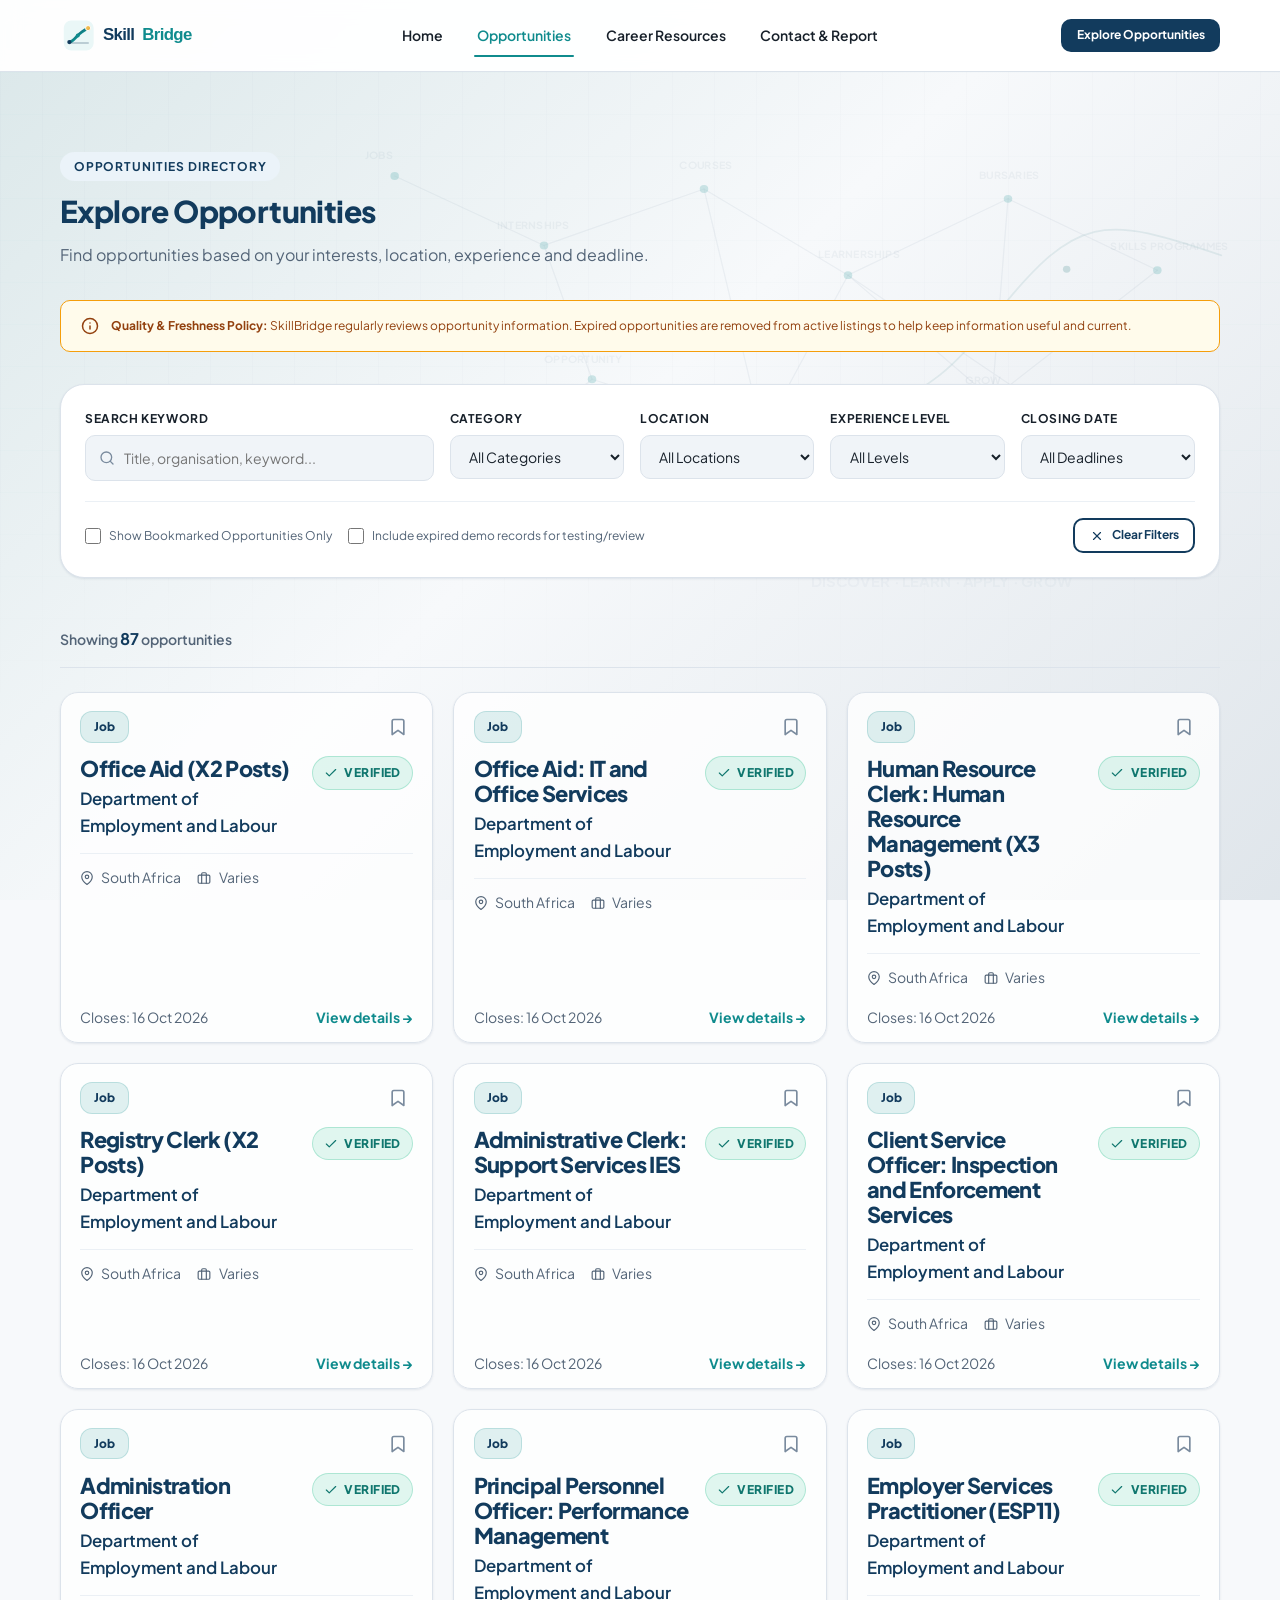
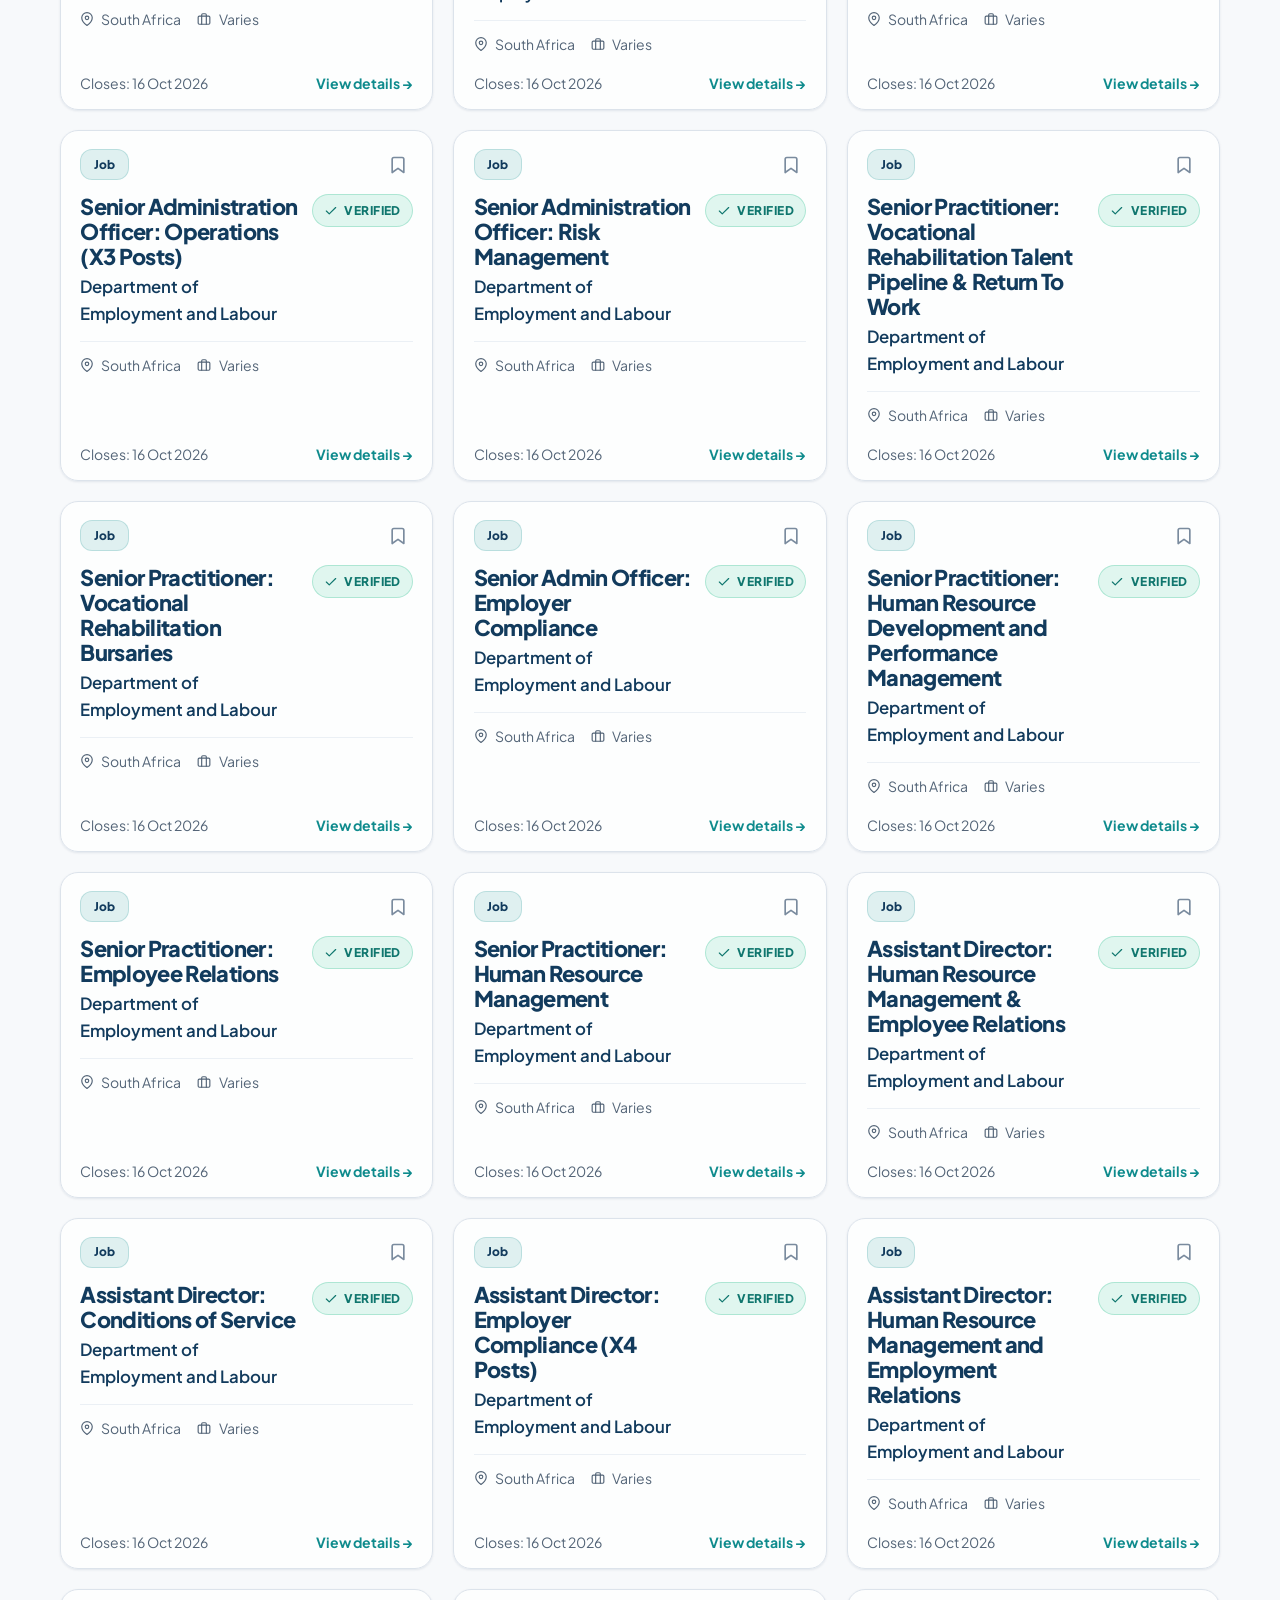
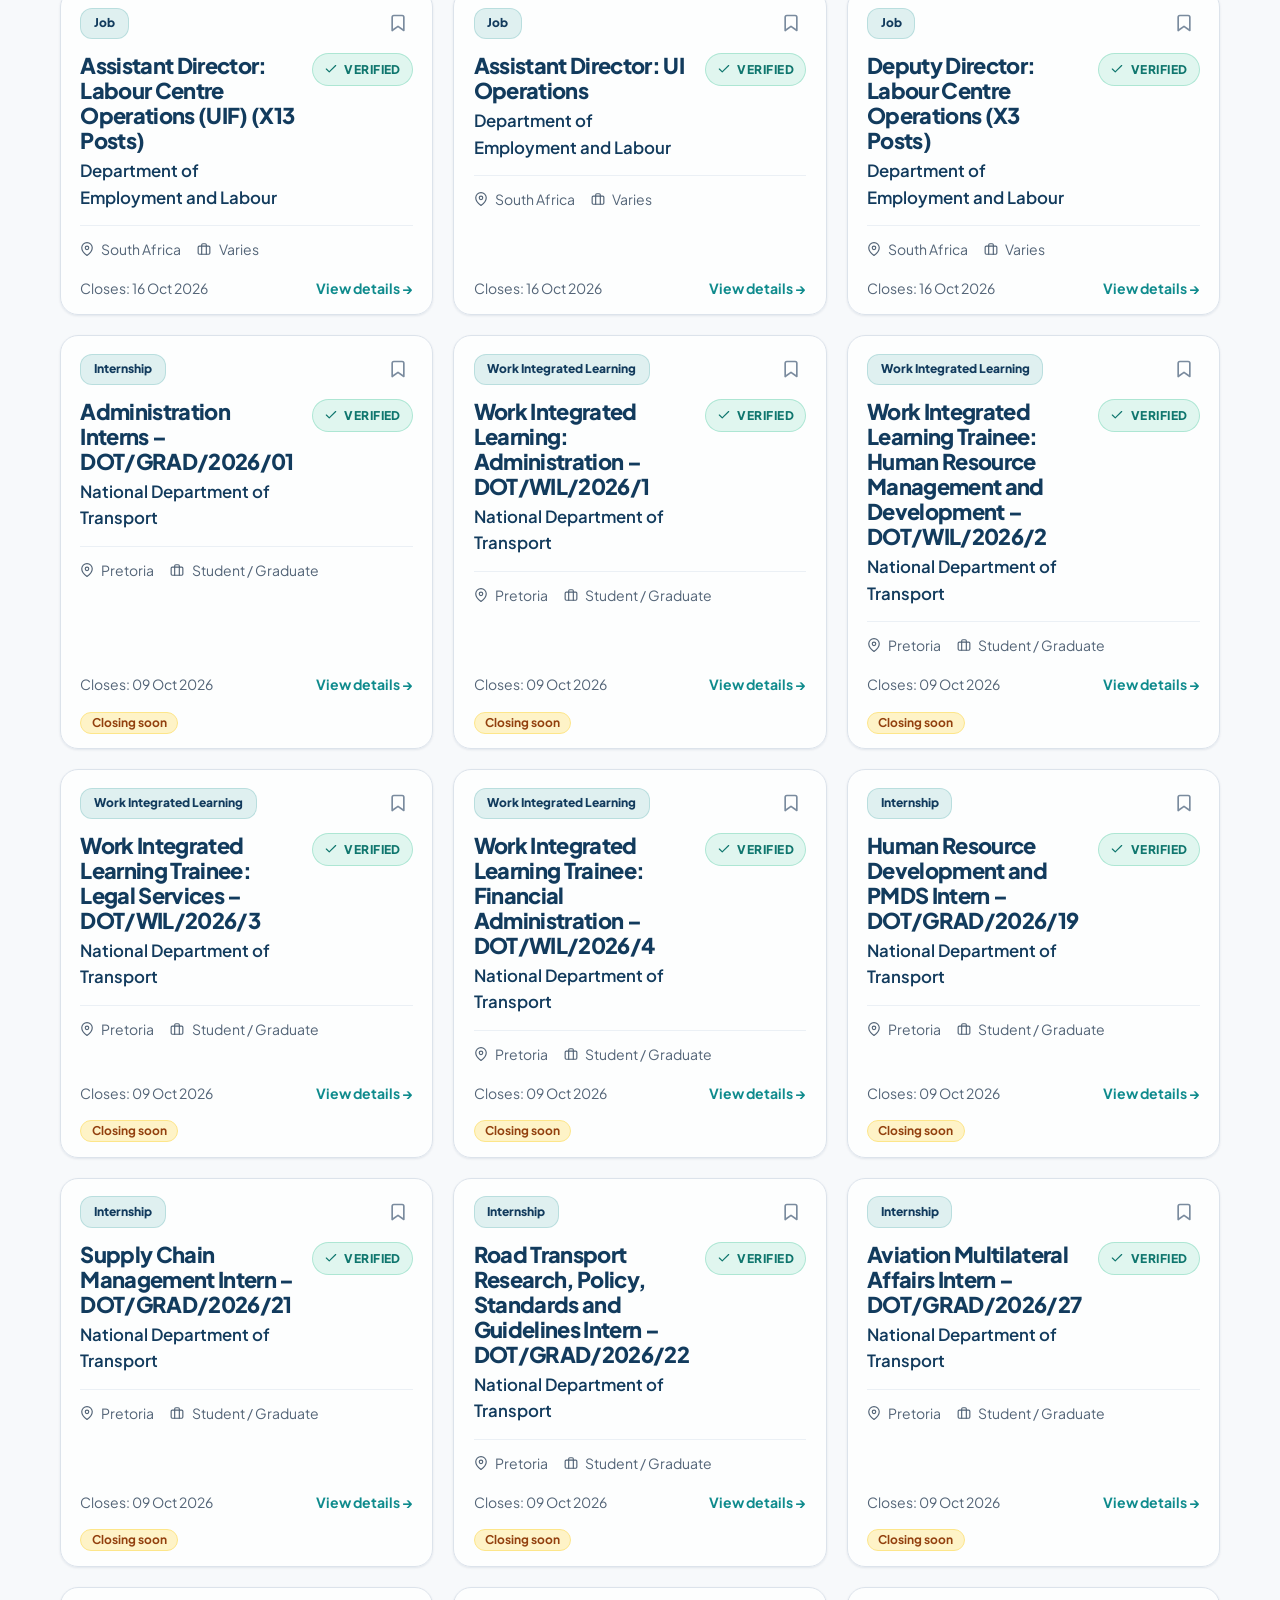
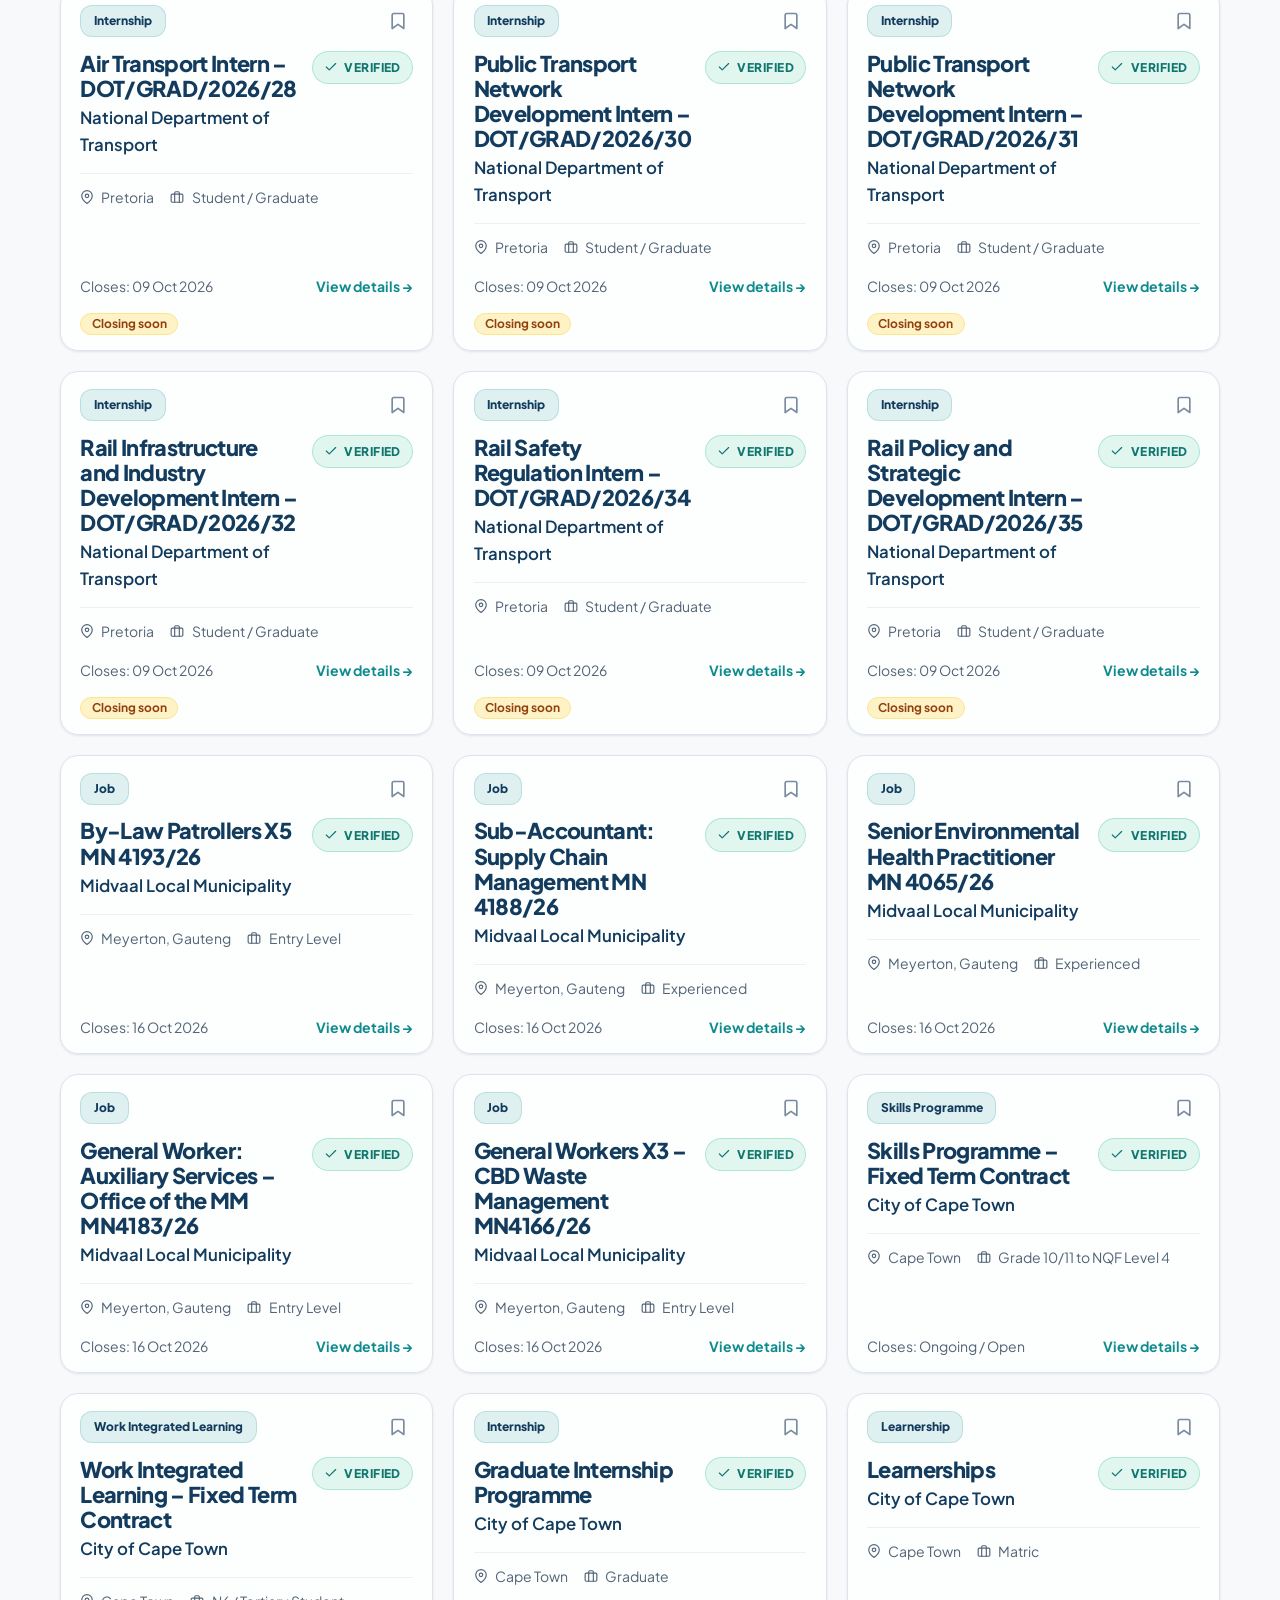
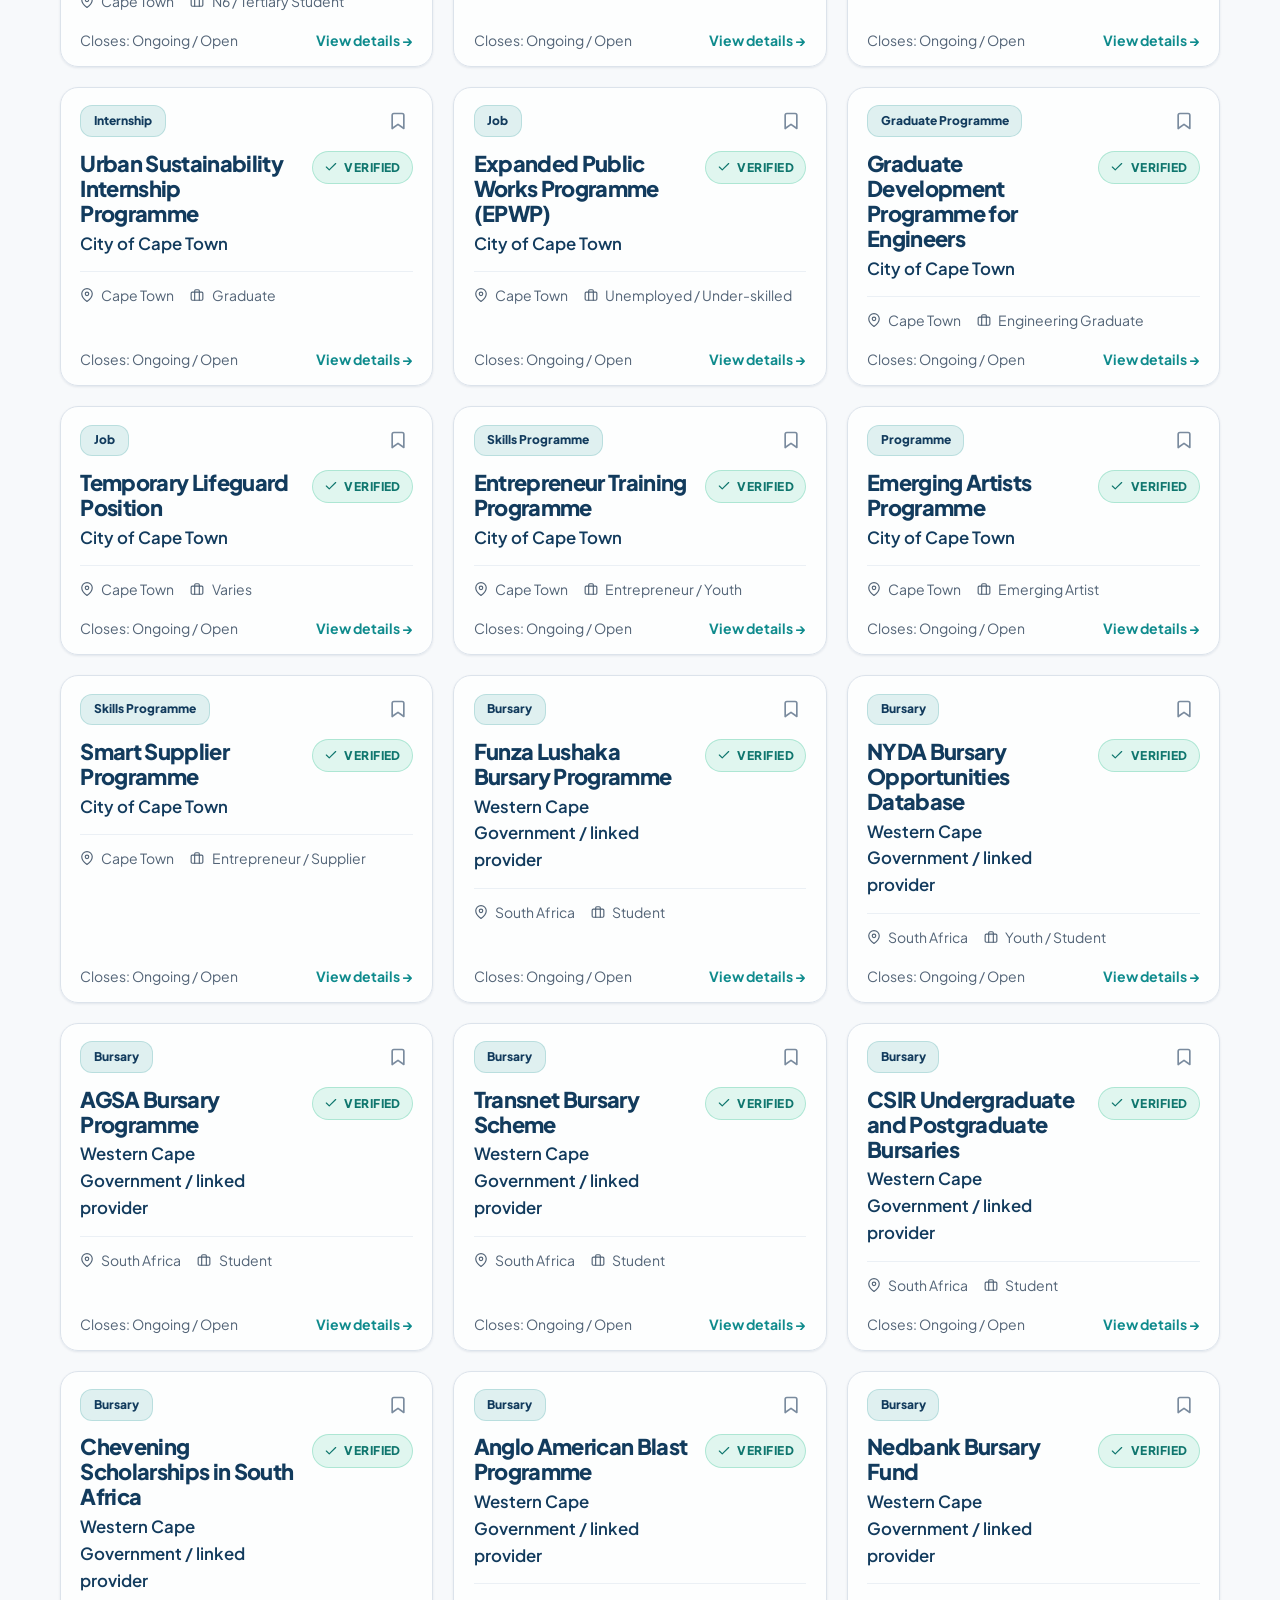
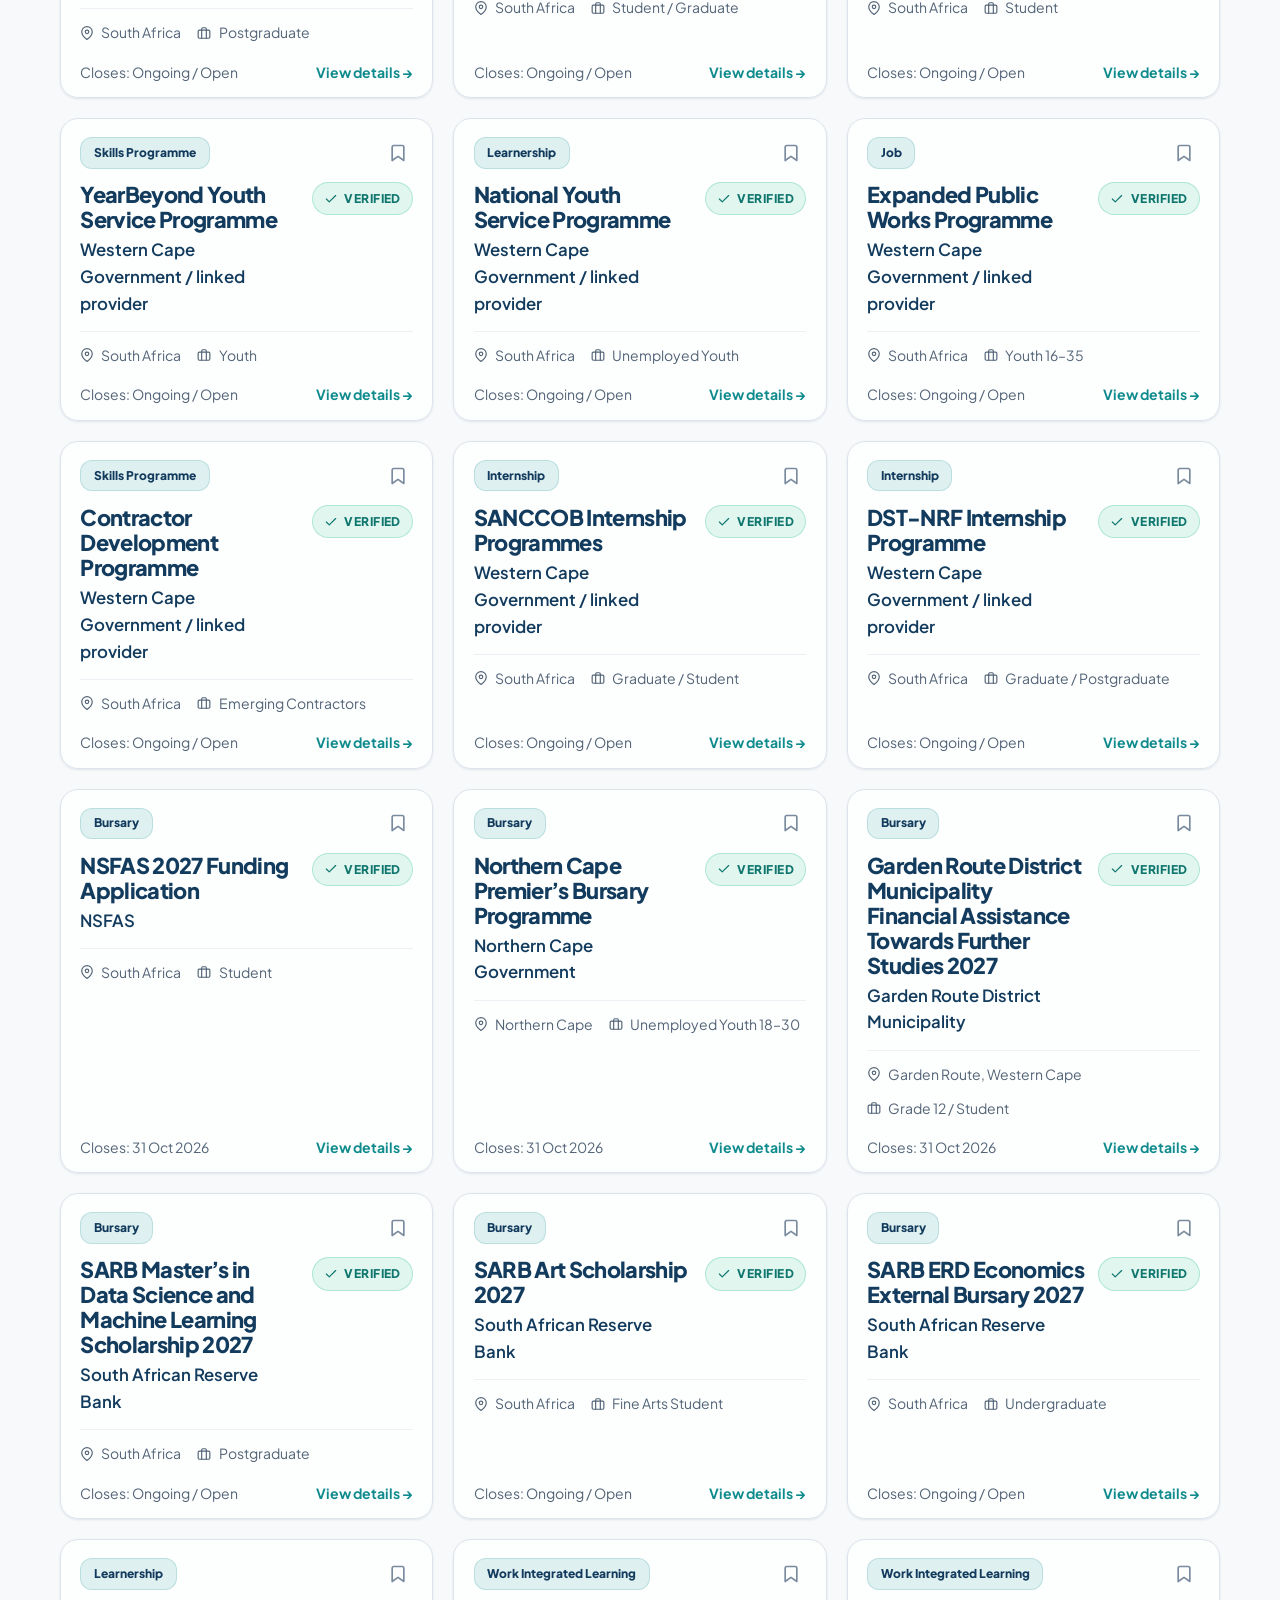
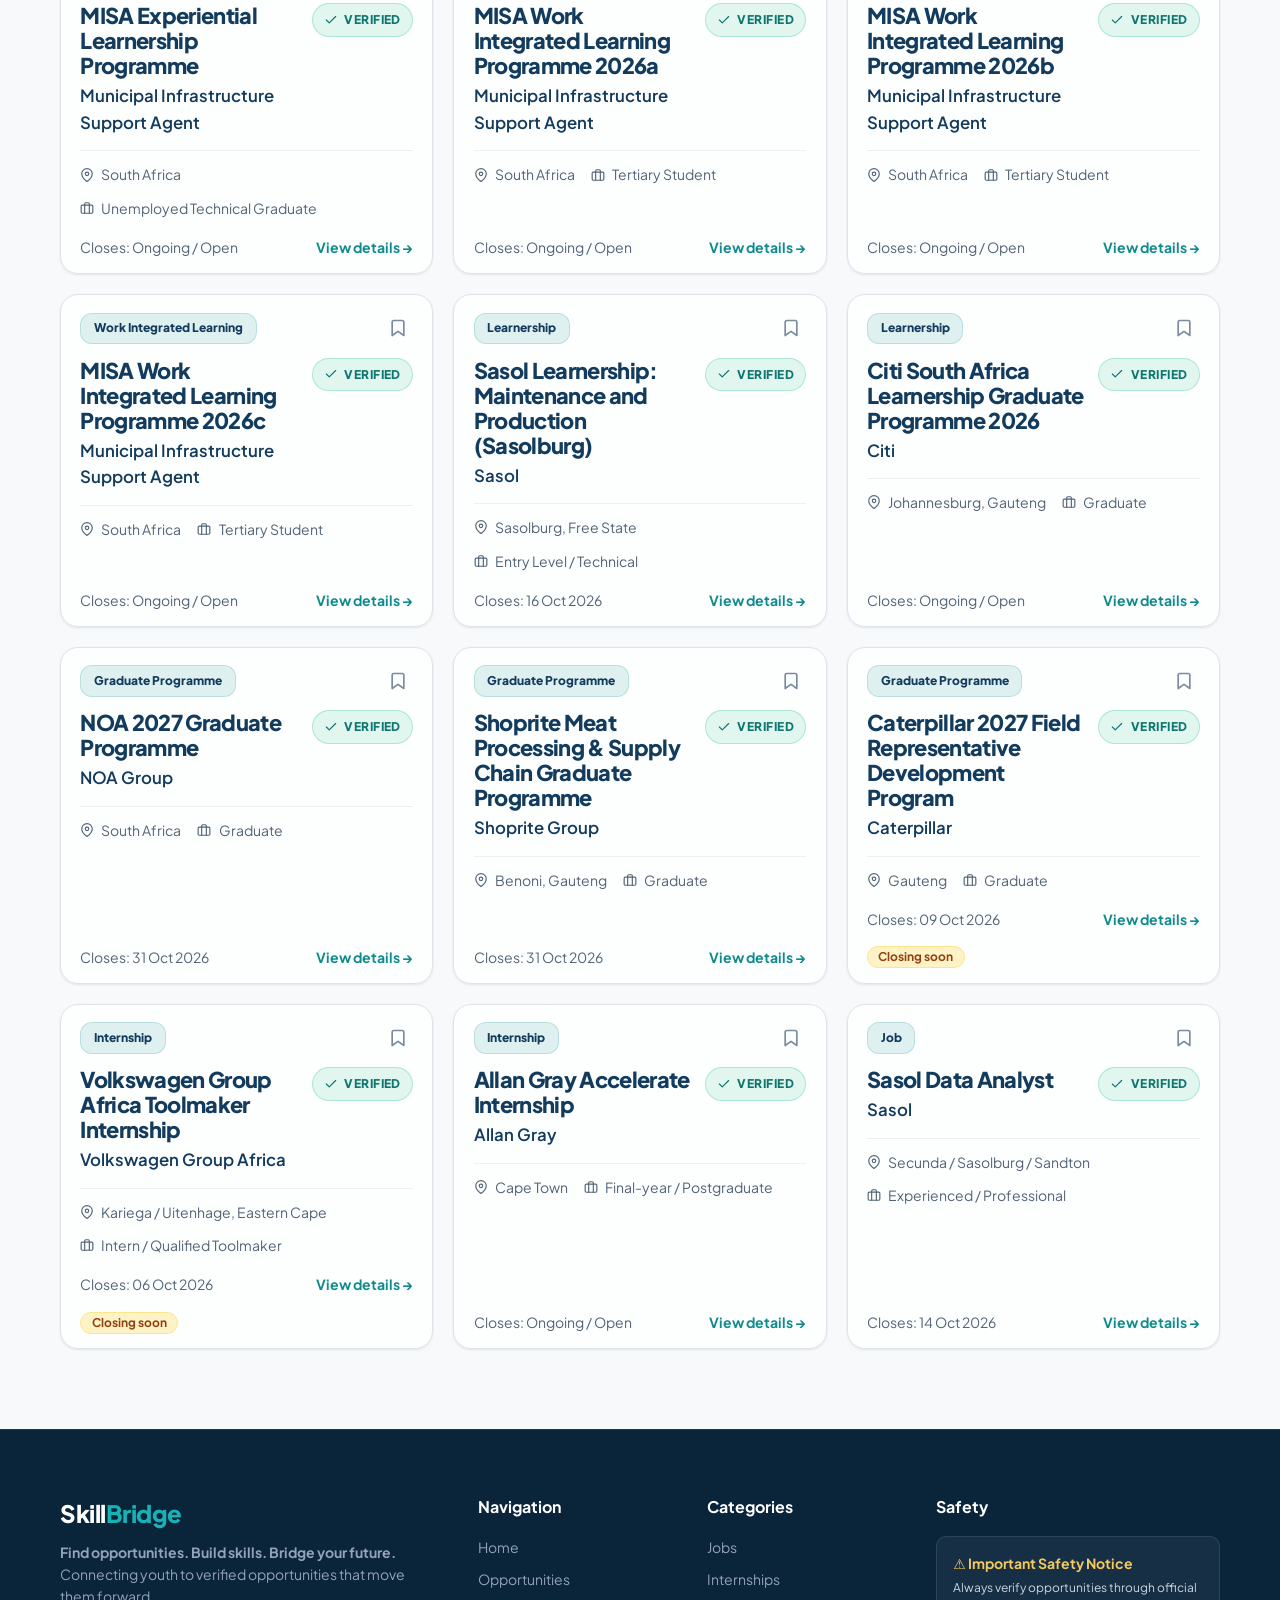
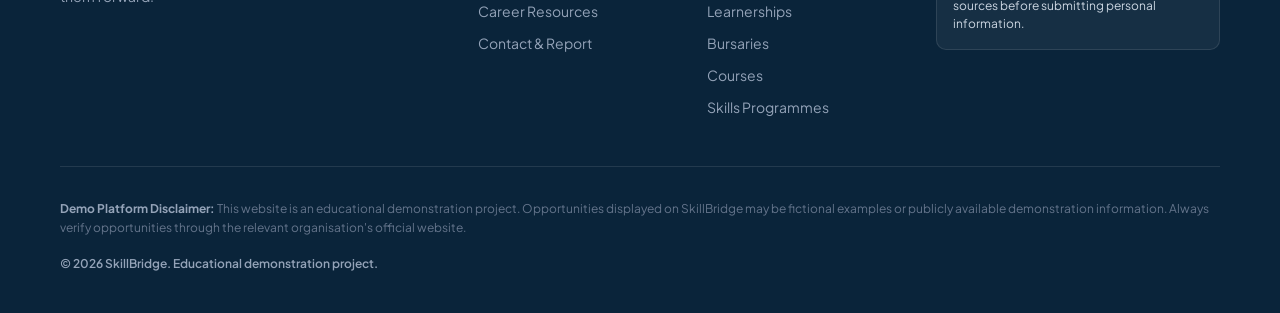
==== commit 79615c8a: "Add subtle background animation" ====
--- a/opportunities.html
+++ b/opportunities.html
@@ -65,7 +65,46 @@
   </header>
 
   <!-- Main Content -->
-  <main id="main-content" class="section">
+  <main id="main-content" class="section skillbridge-decorated">
+    <svg class="skillbridge-bg" viewBox="0 0 1200 620" preserveAspectRatio="none" aria-hidden="true" focusable="false">
+      <g class="skillbridge-network-lines">
+        <path d="M370 105 510 175 660 118 795 205 945 128 1085 200"></path>
+        <path d="M510 175 555 310 715 365 795 205 930 330 1085 200"></path>
+        <path d="M660 118 715 365M945 128 930 330M795 205 1070 405 930 330"></path>
+        <path d="M555 310 420 430 715 365 845 475 1070 405"></path>
+      </g>
+      <path class="skillbridge-path" d="M430 475 C535 390 590 310 700 325 S850 360 930 250 1035 145 1145 185"></path>
+      <g class="skillbridge-node skillbridge-node--optional"><circle cx="370" cy="105" r="4"></circle><text x="342" y="88">JOBS</text></g>
+      <g class="skillbridge-node"><circle cx="510" cy="175" r="4"></circle><text x="466" y="158">INTERNSHIPS</text></g>
+      <g class="skillbridge-node"><circle cx="660" cy="118" r="4"></circle><text x="637" y="98">COURSES</text></g>
+      <g class="skillbridge-node skillbridge-node--optional"><circle cx="795" cy="205" r="4"></circle><text x="767" y="188">LEARNERSHIPS</text></g>
+      <g class="skillbridge-node"><circle cx="945" cy="128" r="4"></circle><text x="918" y="108">BURSARIES</text></g>
+      <g class="skillbridge-node skillbridge-node--optional"><circle cx="1085" cy="200" r="4"></circle><text x="1041" y="180">SKILLS PROGRAMMES</text></g>
+      <g class="skillbridge-node"><circle cx="555" cy="310" r="4"></circle><text x="510" y="294">OPPORTUNITY</text></g>
+      <g class="skillbridge-node skillbridge-node--optional"><circle cx="930" cy="330" r="4"></circle><text x="905" y="315">GROW</text></g>
+      <circle class="skillbridge-particle skillbridge-particle--one" cx="568" cy="365" r="4"></circle>
+      <circle class="skillbridge-particle skillbridge-particle--two" cx="1000" cy="199" r="3.5"></circle>
+      <g transform="translate(1010 360)">
+        <g class="skillbridge-float skillbridge-float--optional">
+          <path d="M0 8h36v26H0zM10 8V2h16v6M0 17h36M15 17v5h6v-5"></path>
+        </g>
+      </g>
+      <g transform="translate(735 445)">
+        <g class="skillbridge-float skillbridge-float--optional">
+          <path d="M2 1h24l9 9v29H2zM26 1v10h9M8 19h20M8 26h16M8 33h18"></path>
+        </g>
+      </g>
+      <g transform="translate(1085 455)">
+        <g class="skillbridge-float skillbridge-location">
+          <path d="M18 39s14-15 14-25a14 14 0 1 0-28 0c0 10 14 25 14 25Z"></path>
+          <circle cx="18" cy="14" r="4"></circle>
+          <circle class="skillbridge-map-node" cx="40" cy="31" r="2.5"></circle>
+          <path class="skillbridge-map-route" d="M30 24 40 31 49 22"></path>
+          <circle class="skillbridge-map-node" cx="49" cy="22" r="2.5"></circle>
+        </g>
+      </g>
+      <text class="skillbridge-word-fragment" x="760" y="520">DISCOVER · LEARN · APPLY · GROW</text>
+    </svg>
     <div class="container">
       <!-- Page Header -->
       <div class="section-header text-left" style="margin-bottom: 2rem;">
--- a/css/style.css
+++ b/css/style.css
@@ -143,7 +143,7 @@
   display: flex;
   flex-direction: column;
   overflow-x: hidden;
-  background-color: var(--background);
+  background: linear-gradient(135deg, rgba(10, 102, 104, 0.12) 0%, var(--background) 48%, rgba(18, 59, 93, 0.1) 100%) fixed;
   color: var(--text);
   transition: background-color var(--transition-normal), color var(--transition-normal);
 }
@@ -301,7 +301,7 @@
 }
 
 .homepage-shell {
-  background: var(--background);
+  background: transparent;
 }
 
 .hero-showcase {
@@ -722,7 +722,7 @@
 }
 
 .deadline-section {
-  background: var(--background);
+  background: transparent;
 }
 
 .deadlines-layout {
@@ -2303,6 +2303,190 @@
 /* --------------------------------------------------------------------------
    13. Search & Filter Bar (Opportunities Page)
    -------------------------------------------------------------------------- */
+.skillbridge-decorated {
+  position: relative;
+  isolation: isolate;
+}
+
+.skillbridge-decorated::before {
+  content: '';
+  position: absolute;
+  inset: 0 0 auto;
+  height: min(46rem, 100%);
+  background-image:
+    linear-gradient(rgba(15, 139, 141, 0.045) 1px, transparent 1px),
+    linear-gradient(90deg, rgba(18, 59, 93, 0.04) 1px, transparent 1px);
+  background-size: 42px 42px;
+  opacity: 0.3;
+  mask-image: linear-gradient(to bottom, #000 0%, #000 55%, transparent 100%);
+  pointer-events: none;
+  z-index: 0;
+  animation: skillbridge-grid-breathe 24s ease-in-out infinite alternate;
+}
+
+.skillbridge-decorated > .container {
+  position: relative;
+  z-index: 1;
+}
+
+.skillbridge-bg {
+  position: absolute;
+  inset: 0 auto auto 50%;
+  z-index: 0;
+  width: min(100%, 1280px);
+  max-width: none;
+  height: clamp(34rem, 48vw, 42rem);
+  opacity: 0.4;
+  overflow: hidden;
+  transform: translateX(-50%);
+  pointer-events: none;
+}
+
+.skillbridge-network-lines,
+.skillbridge-path {
+  fill: none;
+  stroke: var(--primary);
+  stroke-linecap: round;
+  stroke-linejoin: round;
+  vector-effect: non-scaling-stroke;
+}
+
+.skillbridge-network-lines {
+  stroke-width: 1.2;
+  stroke-opacity: 0.13;
+}
+
+.skillbridge-path {
+  stroke: var(--secondary-dark);
+  stroke-width: 1.8;
+  stroke-opacity: 0.22;
+}
+
+.skillbridge-node circle {
+  fill: var(--secondary);
+  opacity: 0.46;
+  transform-box: fill-box;
+  transform-origin: center;
+  animation: skillbridge-node-breathe 12s ease-in-out infinite;
+}
+
+.skillbridge-node:nth-of-type(even) circle {
+  animation-delay: -6s;
+}
+
+.skillbridge-node text,
+.skillbridge-word-fragment {
+  fill: var(--primary);
+  font-family: var(--font-sans);
+  font-size: 10px;
+  font-weight: 700;
+  opacity: 0.12;
+}
+
+.skillbridge-word-fragment {
+  font-size: 14px;
+  opacity: 0.075;
+}
+
+.skillbridge-particle {
+  fill: var(--secondary-dark);
+  opacity: 0.44;
+  transform-box: fill-box;
+  transform-origin: center;
+  animation: skillbridge-particle-glide 34s ease-in-out infinite;
+}
+
+.skillbridge-particle--two {
+  animation-delay: -17s;
+  animation-duration: 40s;
+}
+
+.skillbridge-float {
+  fill: none;
+  stroke: var(--secondary-dark);
+  stroke-linecap: round;
+  stroke-linejoin: round;
+  stroke-width: 1.6;
+  opacity: 0.12;
+  transform-box: fill-box;
+  transform-origin: center;
+  animation: skillbridge-float 28s ease-in-out infinite alternate;
+}
+
+.skillbridge-location {
+  animation-delay: -12s;
+}
+
+.skillbridge-map-route {
+  stroke-dasharray: 2 4;
+}
+
+.skillbridge-map-node {
+  fill: var(--secondary);
+  stroke: none;
+}
+
+@keyframes skillbridge-grid-breathe {
+  from { opacity: 0.22; }
+  to { opacity: 0.32; }
+}
+
+@keyframes skillbridge-node-breathe {
+  0%, 100% { opacity: 0.34; transform: scale(0.92); }
+  50% { opacity: 0.6; transform: scale(1.08); }
+}
+
+@keyframes skillbridge-particle-glide {
+  0%, 100% { opacity: 0.3; transform: translate(0, 0); }
+  50% { opacity: 0.58; transform: translate(12px, -8px); }
+}
+
+@keyframes skillbridge-float {
+  from { transform: translate(0, 0) rotate(-1deg); }
+  to { transform: translate(3px, -6px) rotate(1deg); }
+}
+
+@media (max-width: 900px) {
+  .skillbridge-node--optional,
+  .skillbridge-float--optional,
+  .skillbridge-word-fragment {
+    display: none;
+  }
+}
+
+@media (max-width: 640px) {
+  .skillbridge-bg {
+    height: 29rem;
+    opacity: 0.3;
+  }
+
+  .skillbridge-decorated::before {
+    height: 31rem;
+    background-size: 34px 34px;
+  }
+
+  .skillbridge-particle--two {
+    display: none;
+  }
+
+  .skillbridge-path {
+    stroke-opacity: 0.16;
+  }
+}
+
+@media (prefers-reduced-motion: reduce) {
+  .skillbridge-decorated::before,
+  .skillbridge-node circle,
+  .skillbridge-particle,
+  .skillbridge-float {
+    animation: none;
+  }
+
+  .skillbridge-particle {
+    display: none;
+  }
+}
+
 .filter-panel {
   background-color: var(--surface);
   border: 1px solid var(--border);
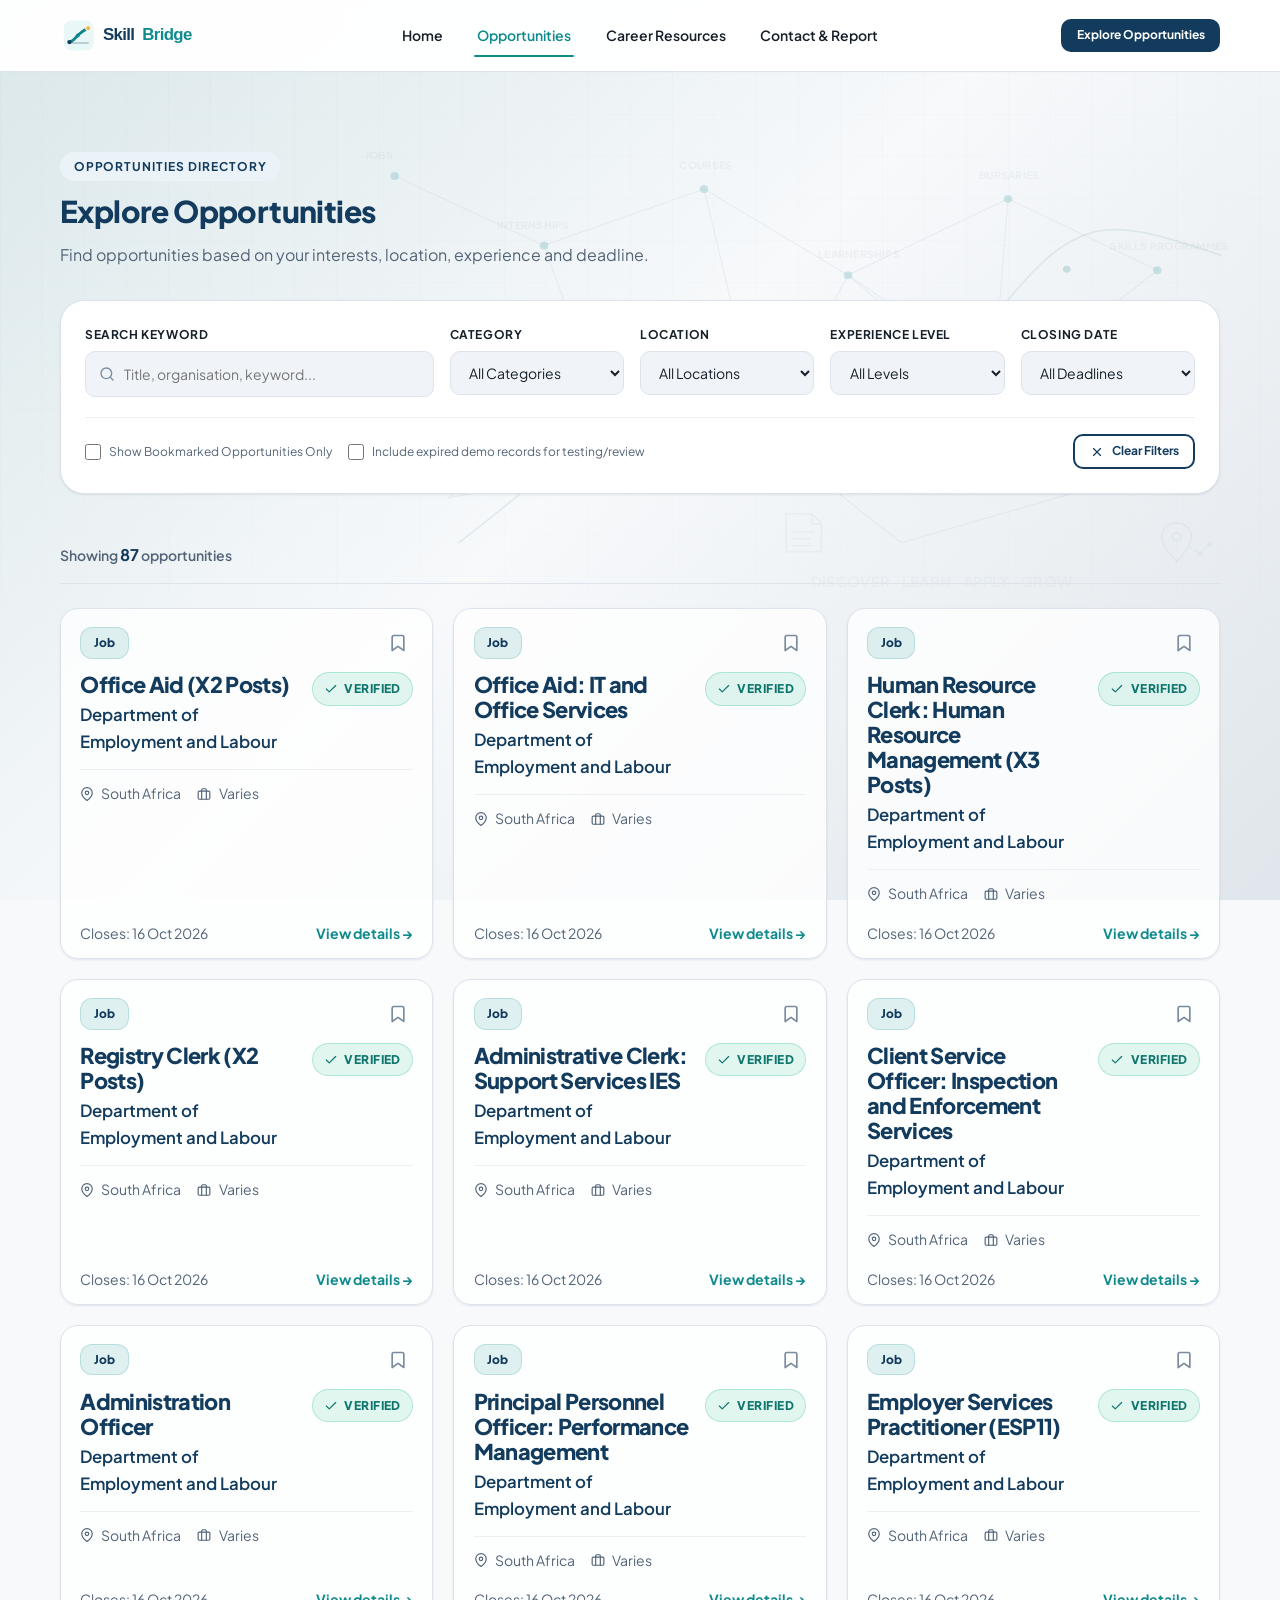
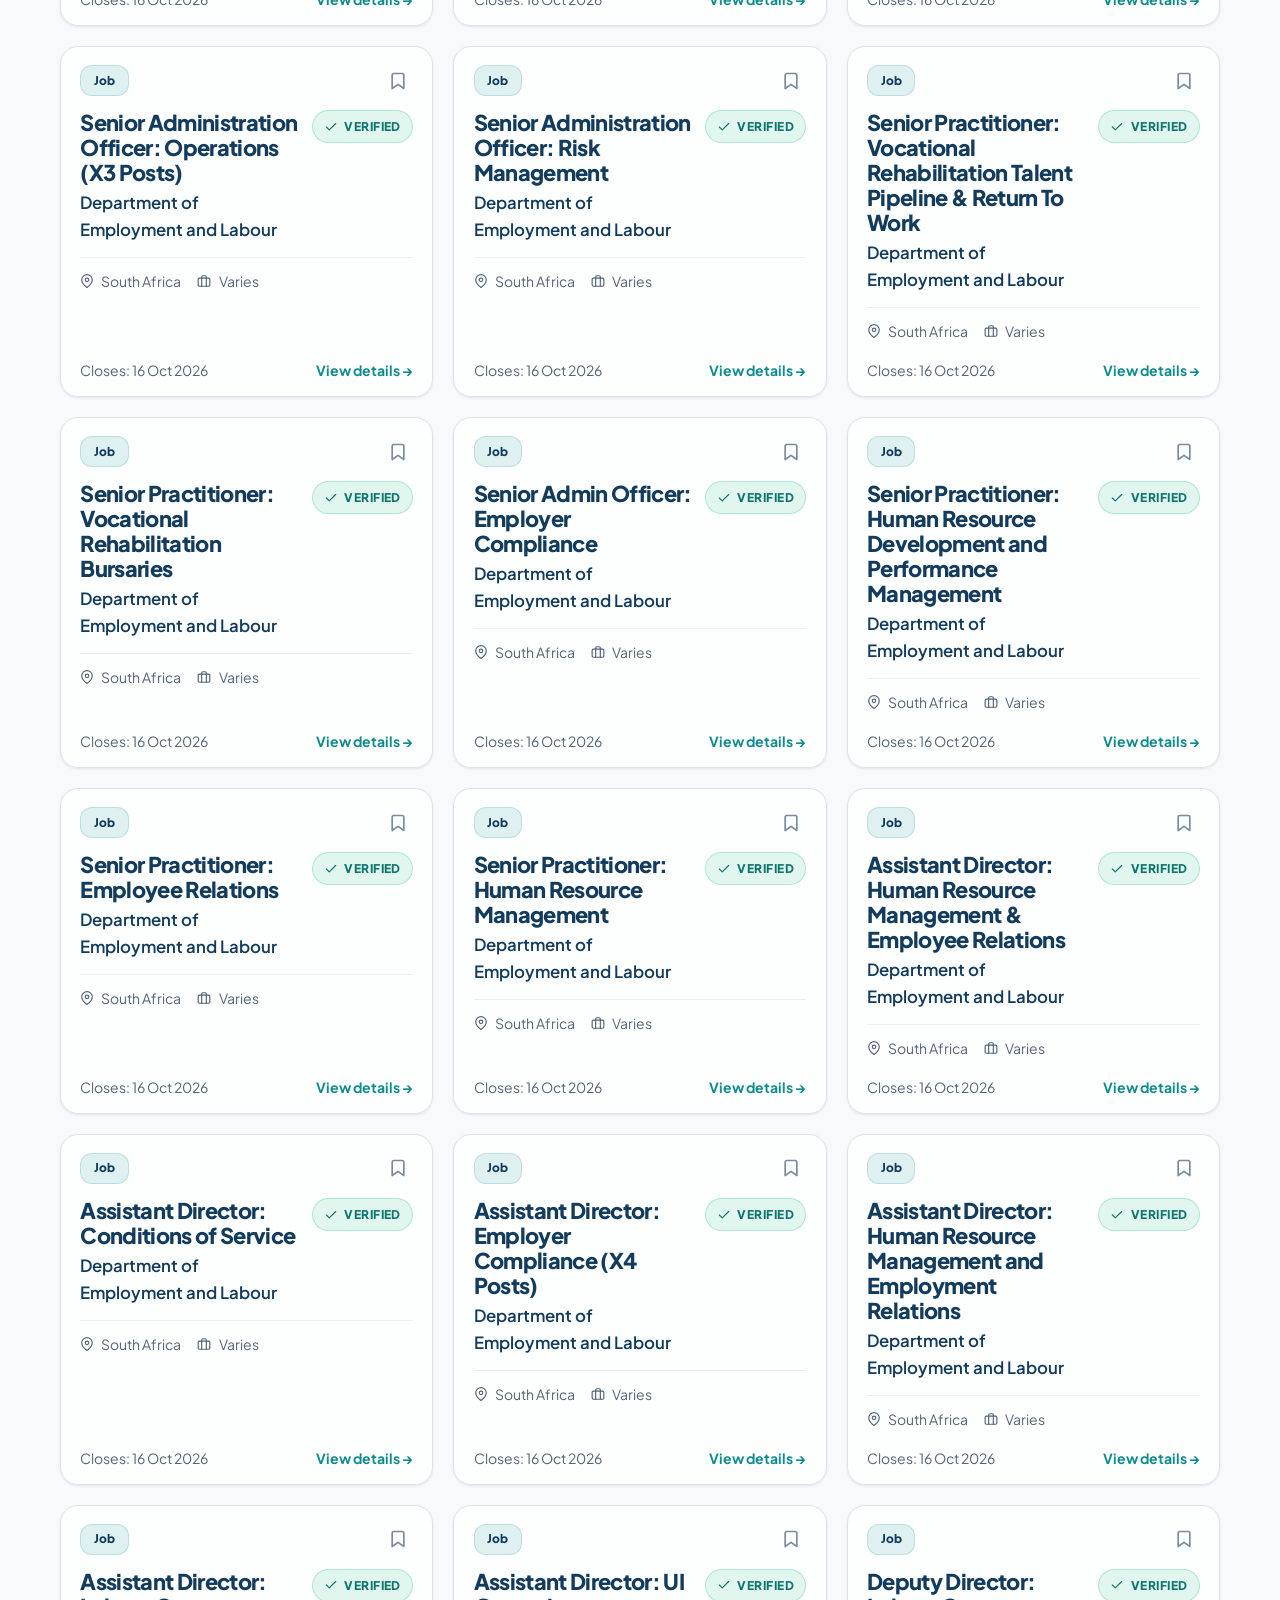
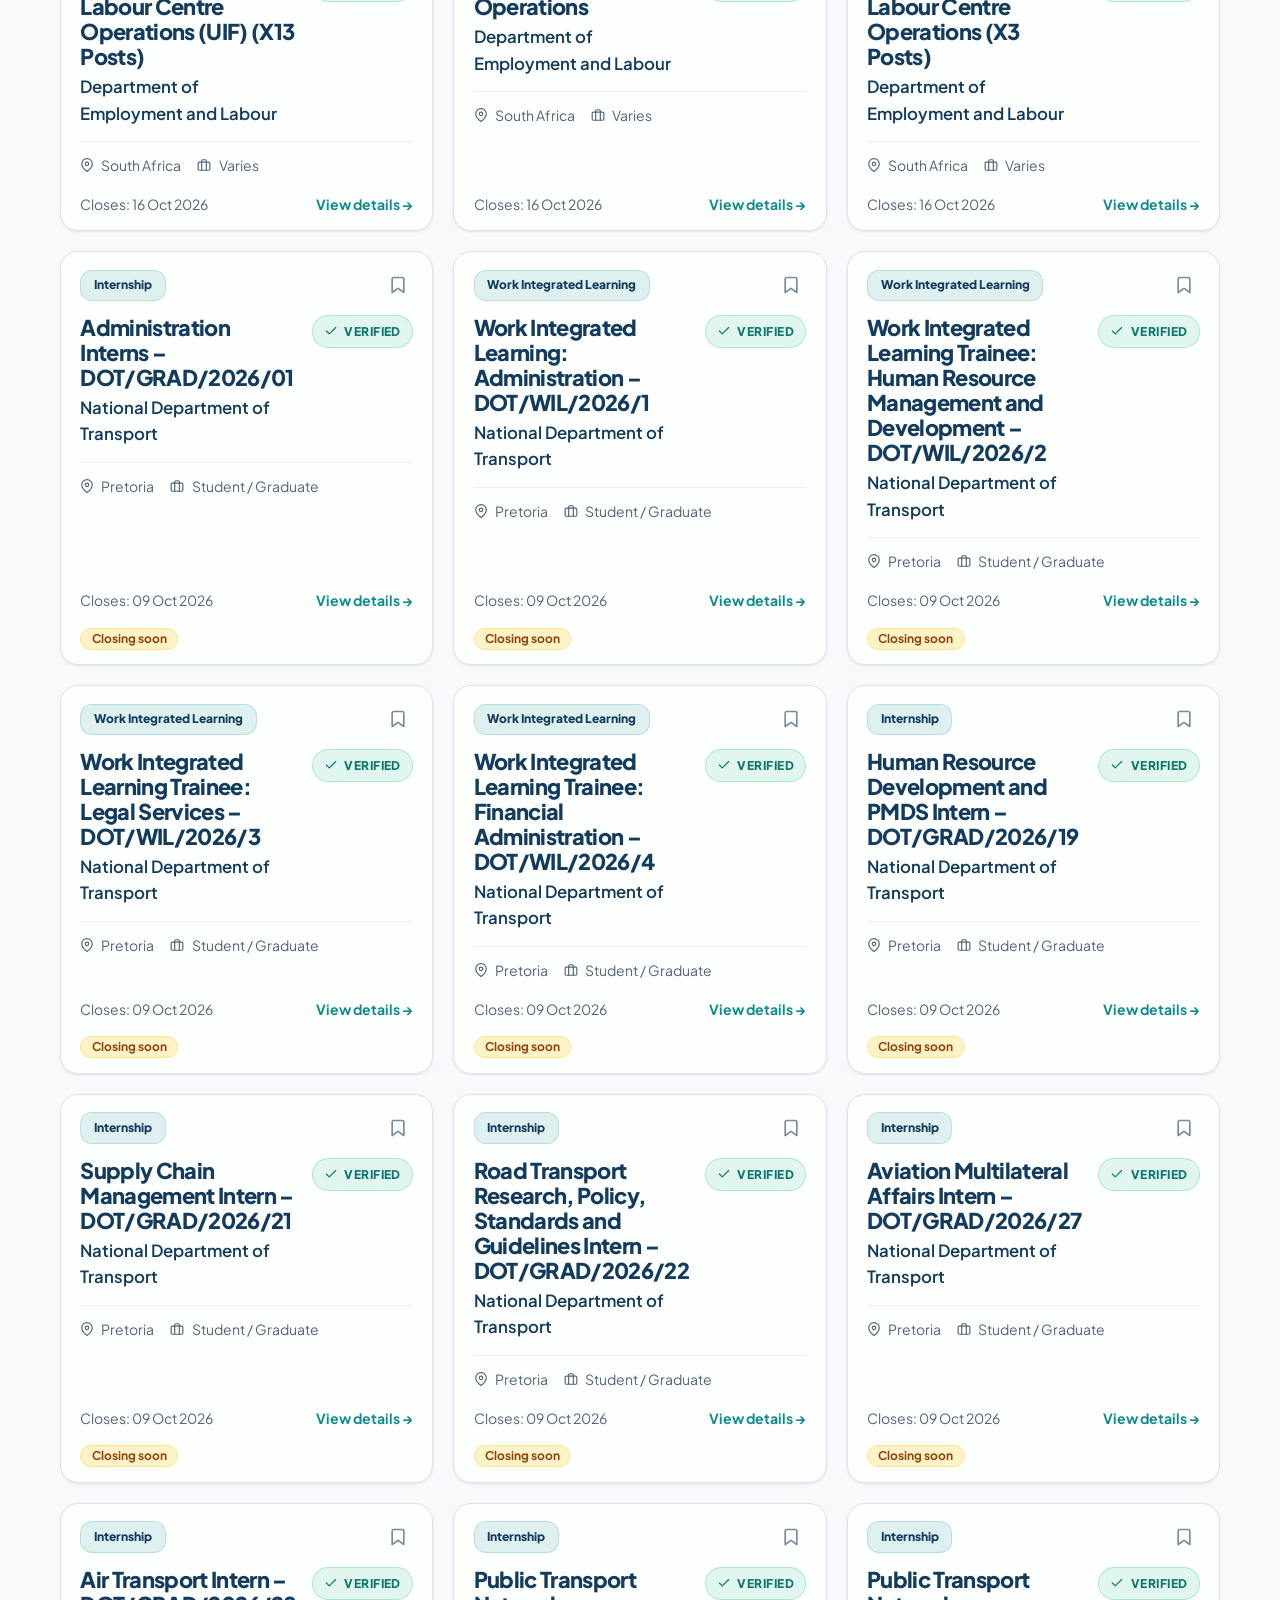
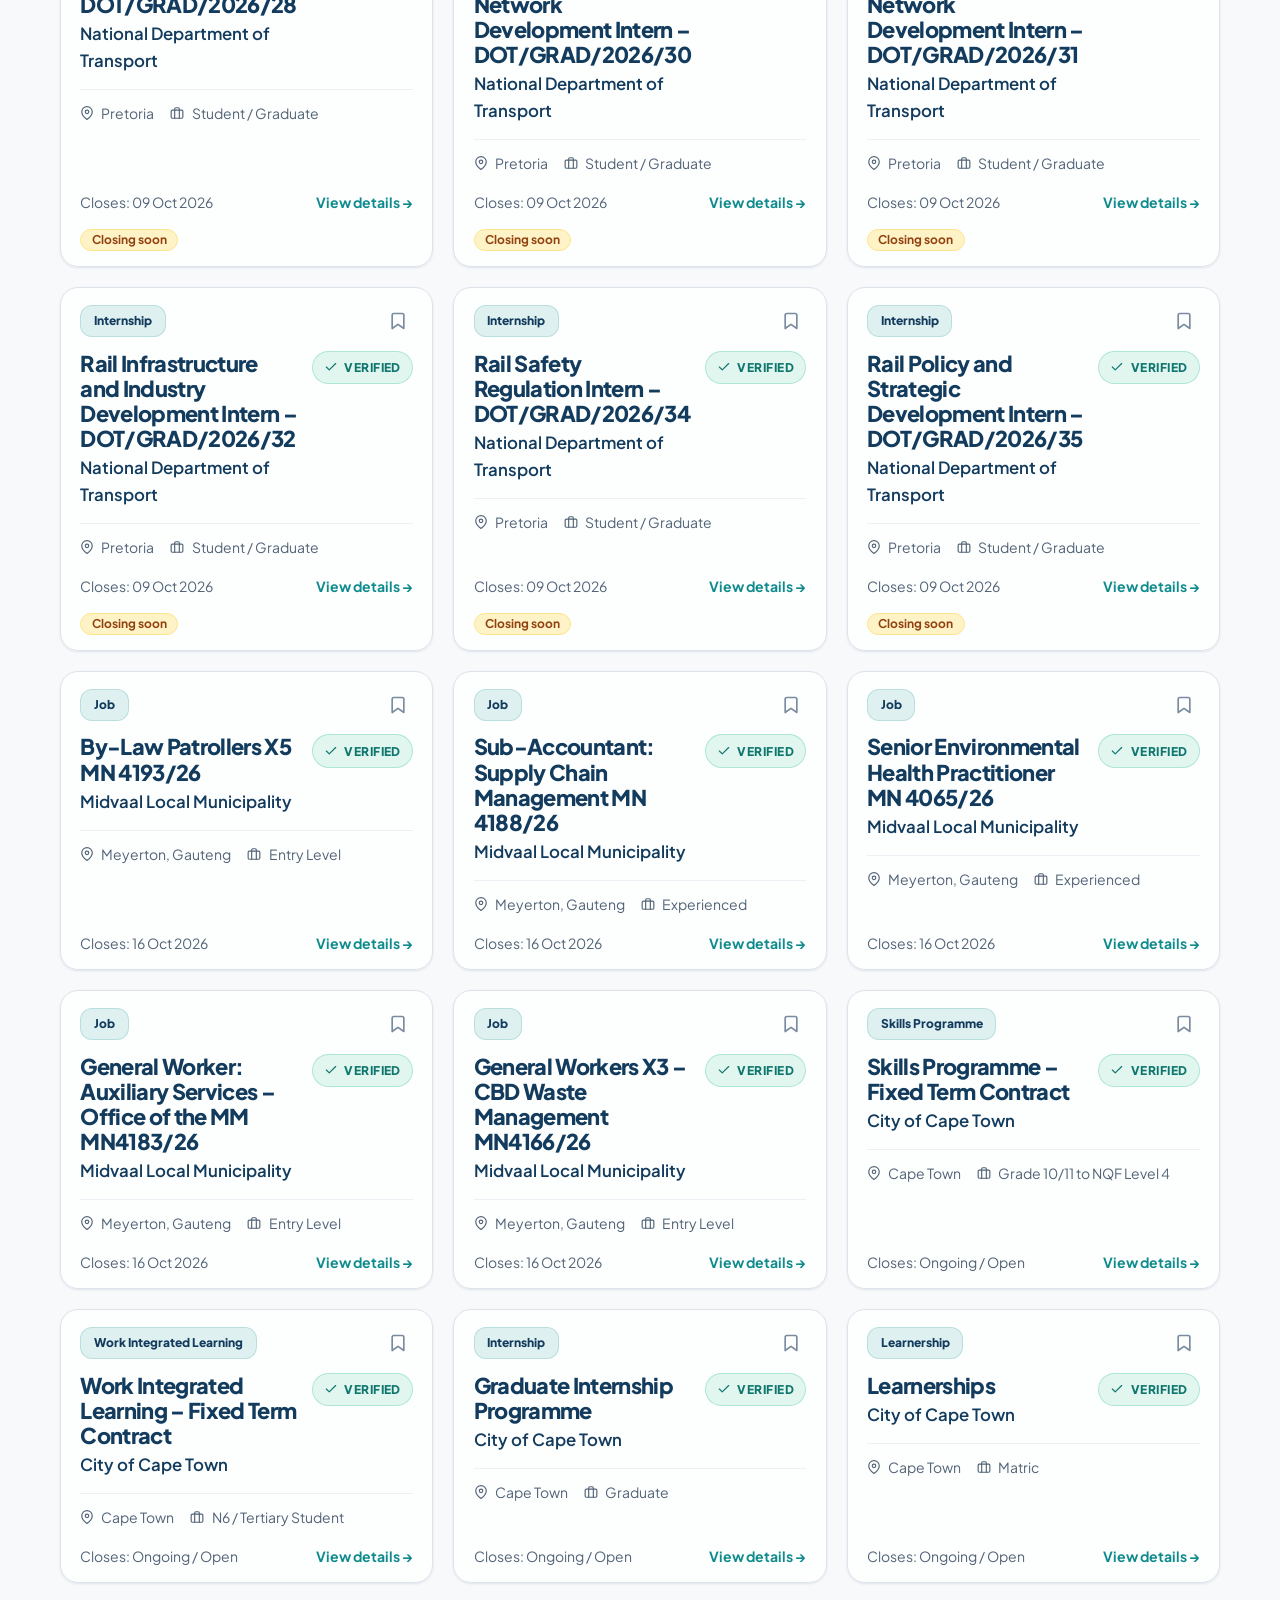
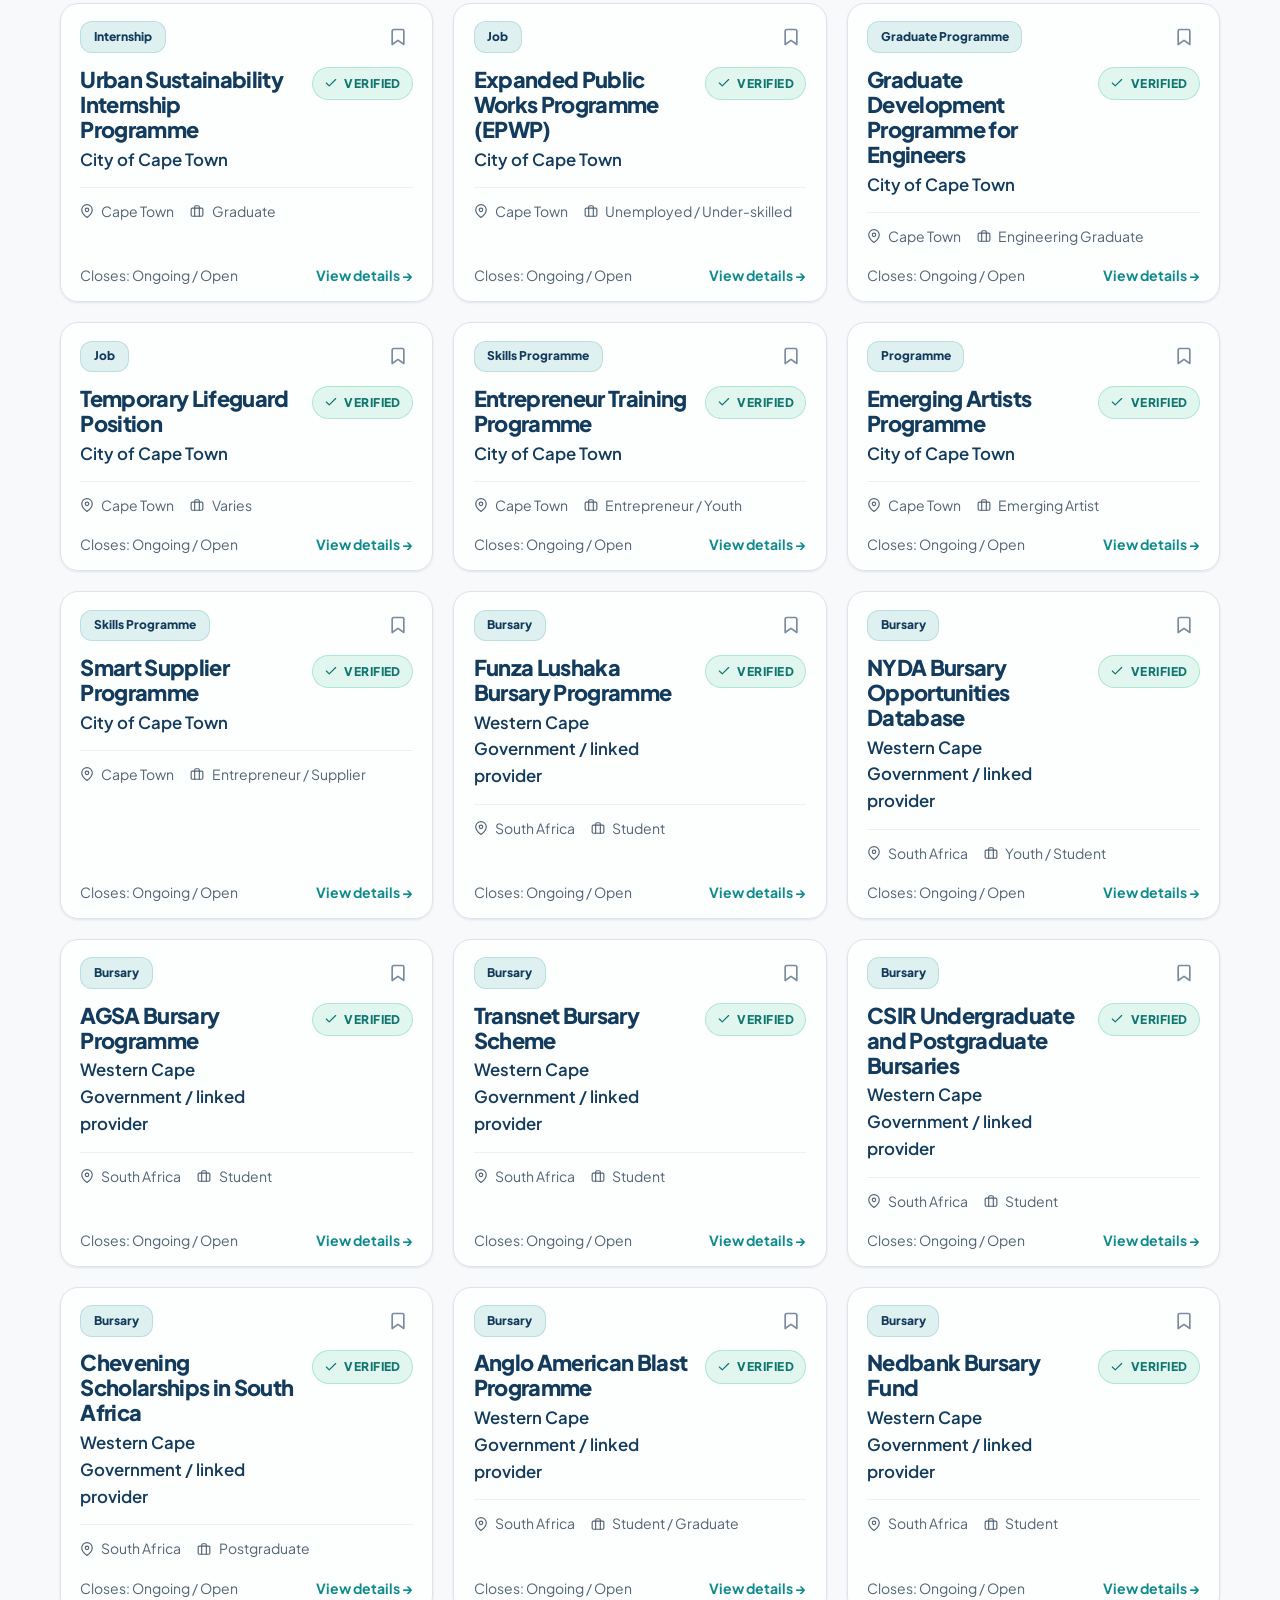
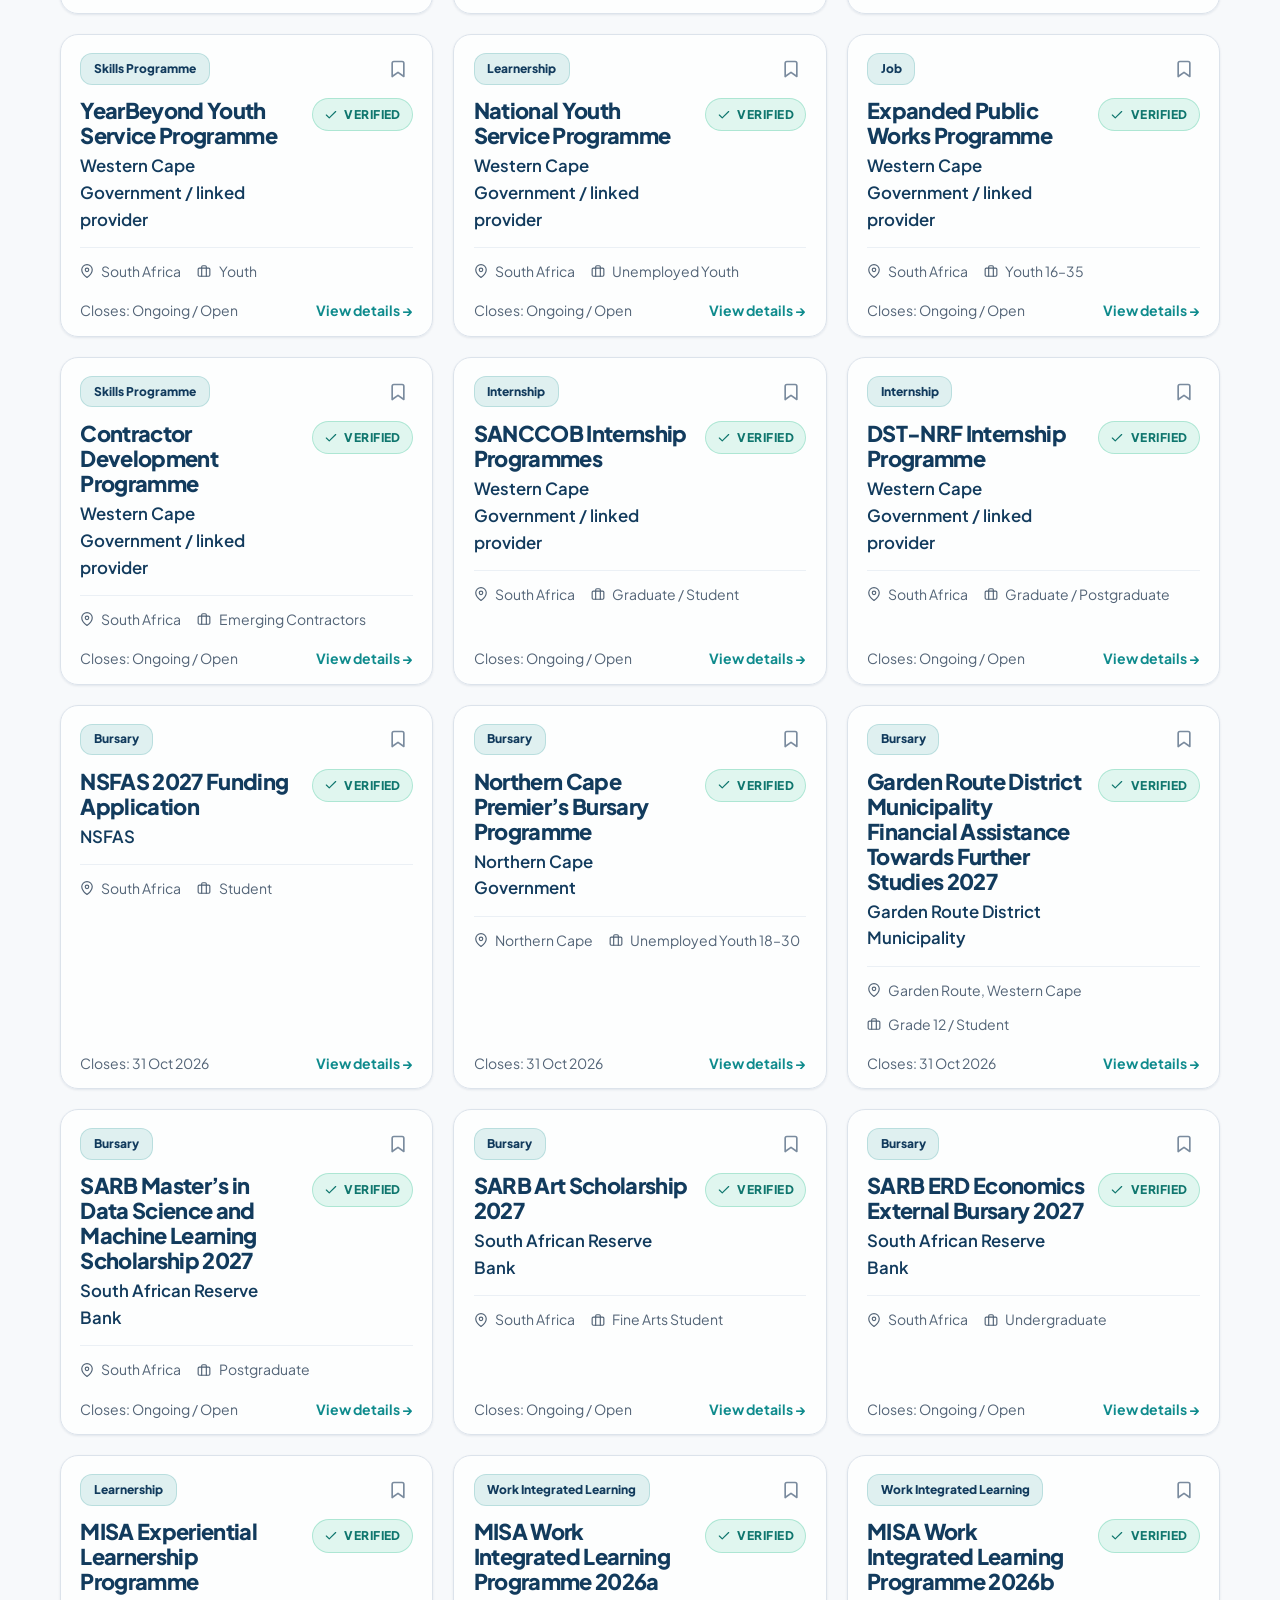
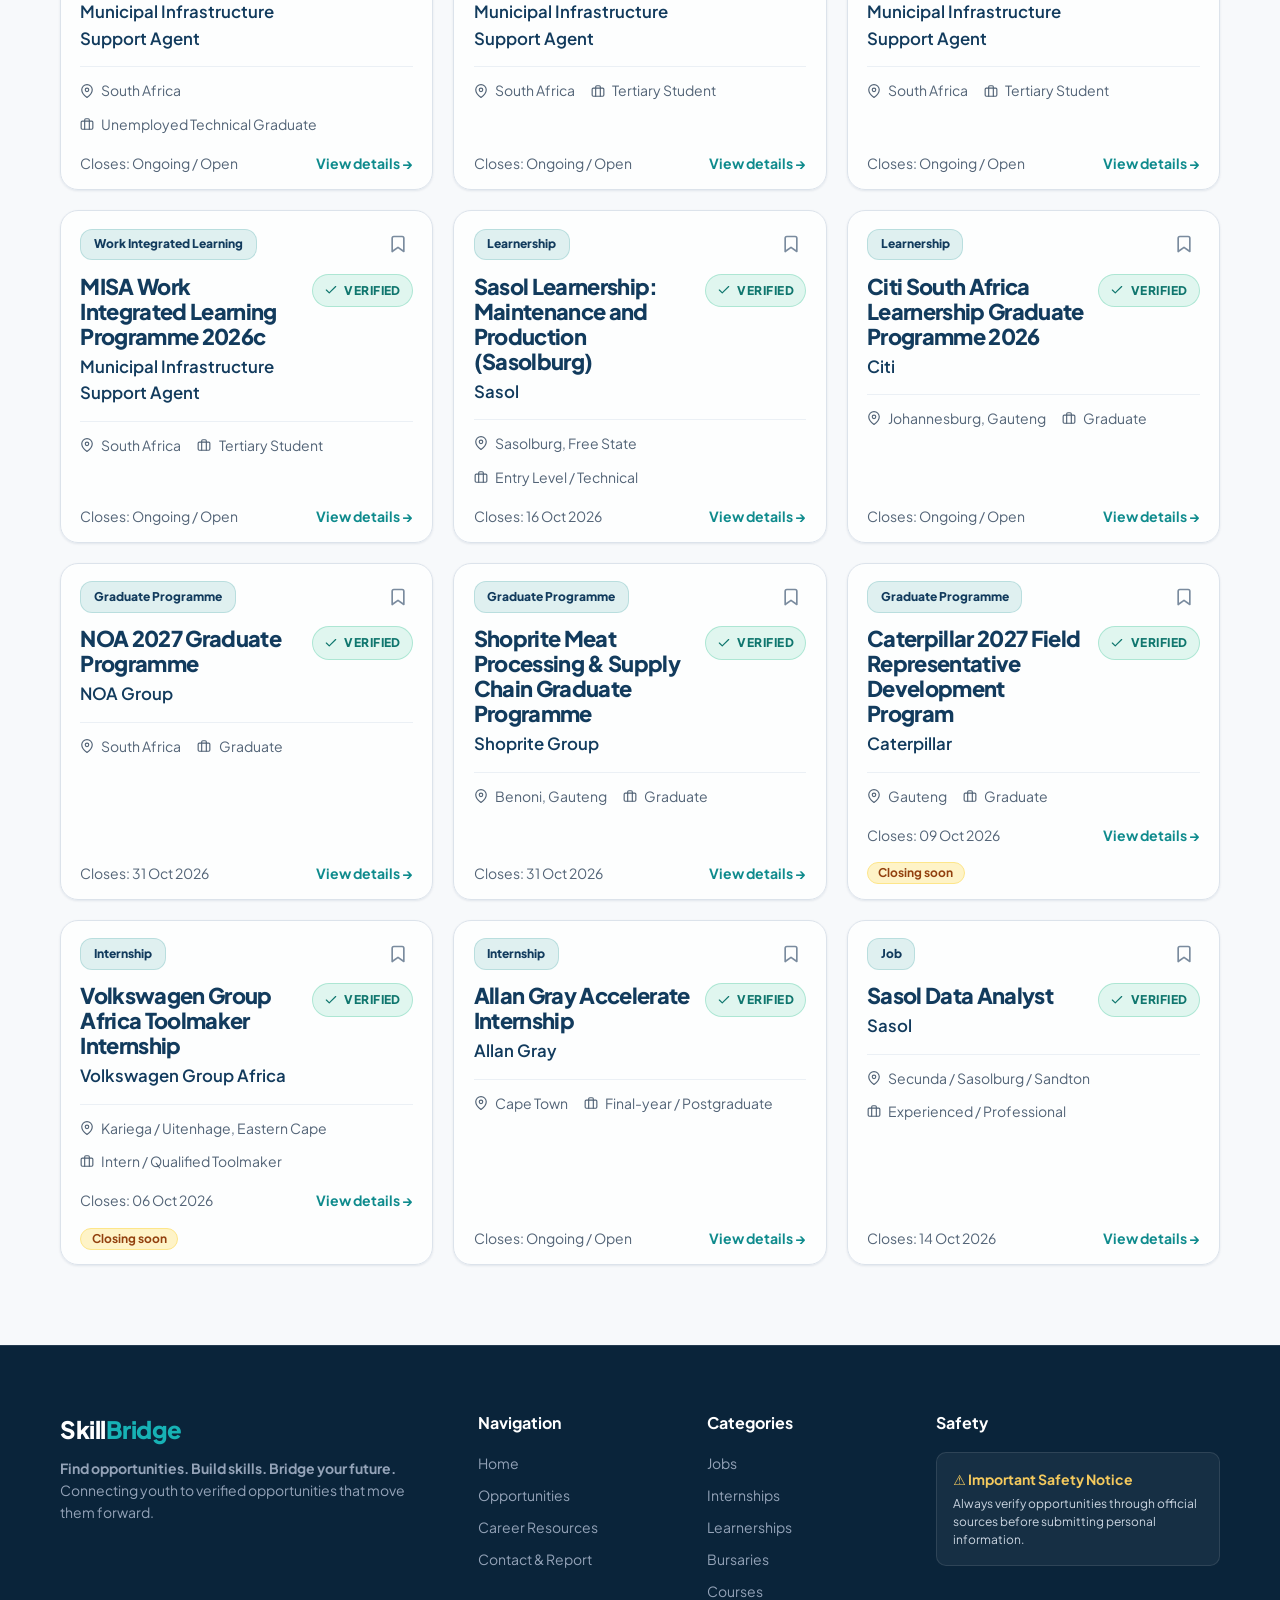
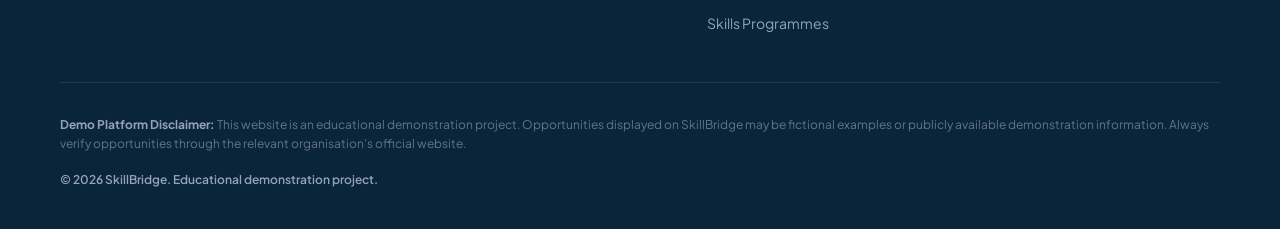
==== commit 17b3f2e9: "Update opportunities.html" ====
--- a/opportunities.html
+++ b/opportunities.html
@@ -115,7 +115,7 @@
         </p>
       </div>
 
-      <!-- Expiry Policy Notice Banner -->
+      <!-- Expiry Policy Notice Banner
       <div class="alert alert-warning" style="margin-bottom: 2rem; font-size: var(--text-xs);" role="note">
         <svg width="18" height="18" viewBox="0 0 24 24" fill="none" stroke="currentColor" stroke-width="2" stroke-linecap="round" stroke-linejoin="round" style="flex-shrink:0;">
           <circle cx="12" cy="12" r="10"></circle>
@@ -125,7 +125,7 @@
         <div>
           <strong>Quality &amp; Freshness Policy:</strong> SkillBridge regularly reviews opportunity information. Expired opportunities are removed from active listings to help keep information useful and current.
         </div>
-      </div>
+      </div>  -->
 
       <!-- Search & Multi-Filter Control Panel -->
       <section class="filter-panel" aria-label="Opportunity filters and search">
